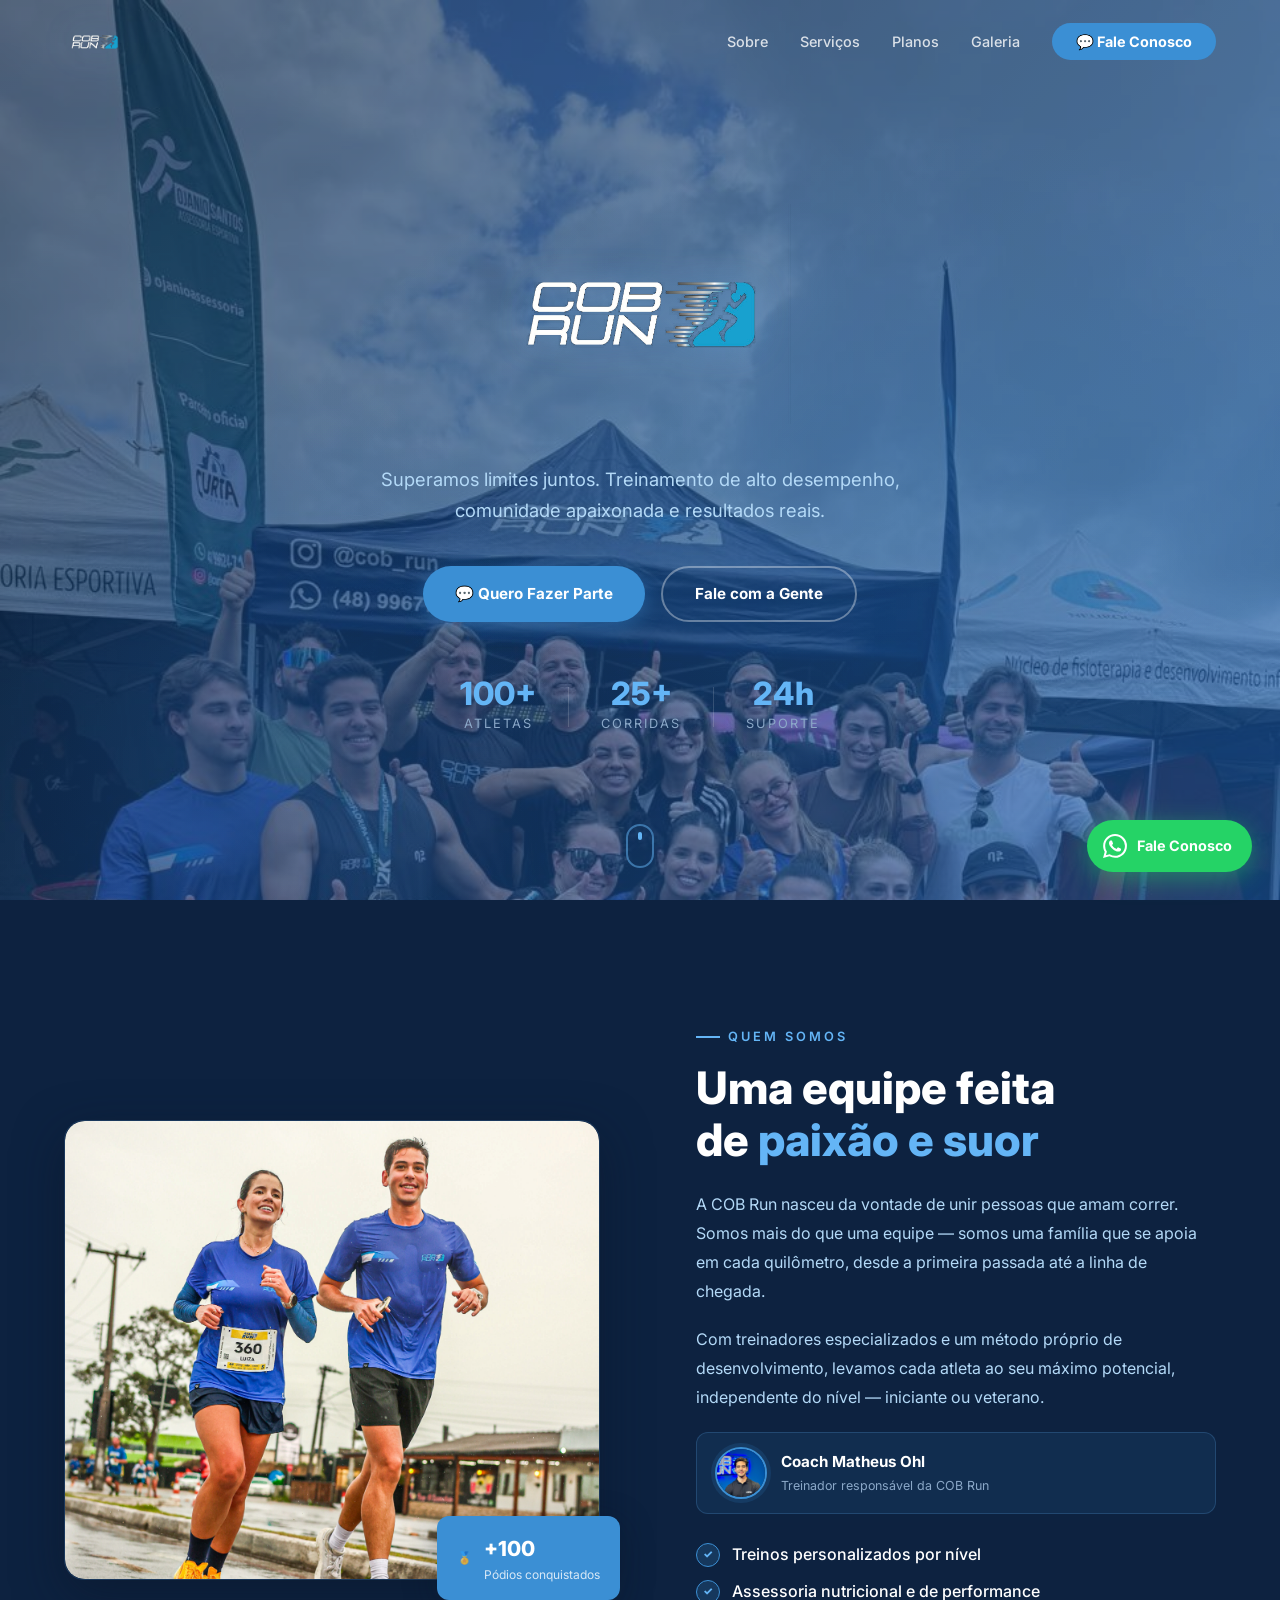
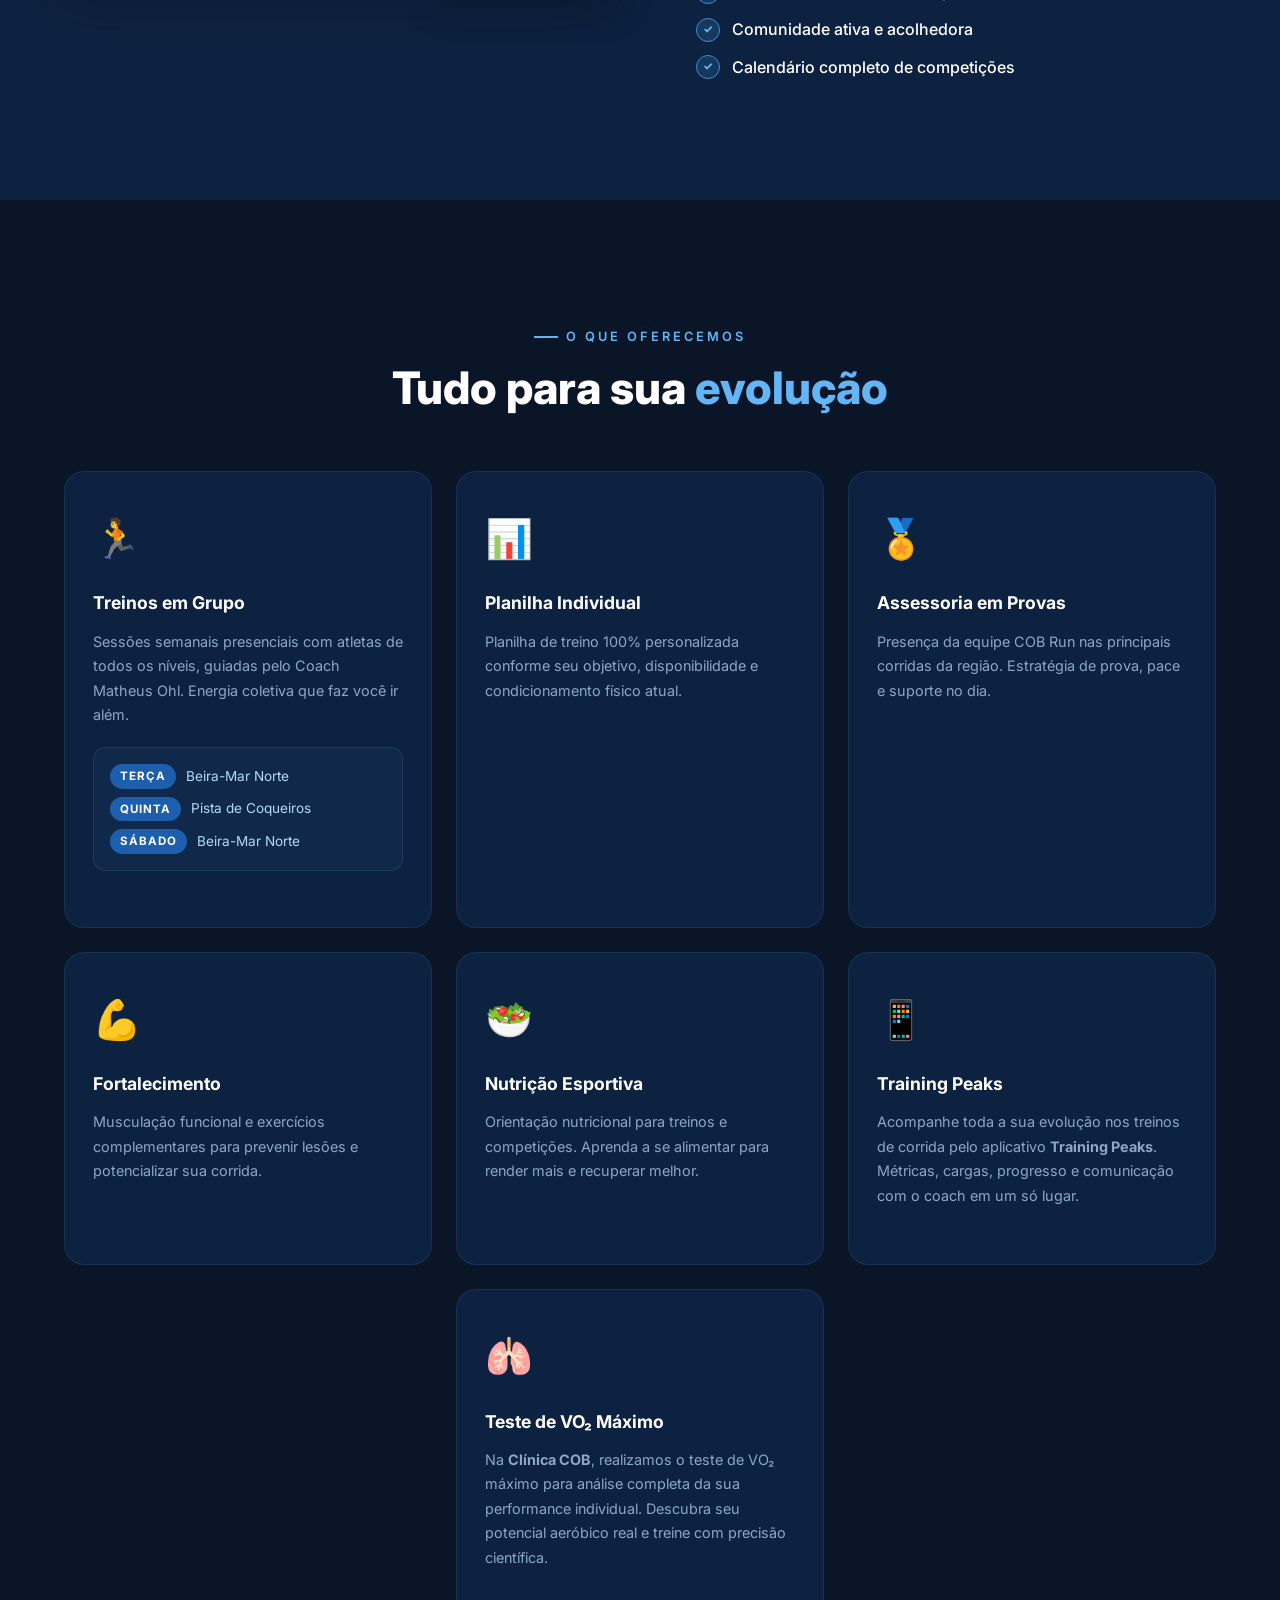
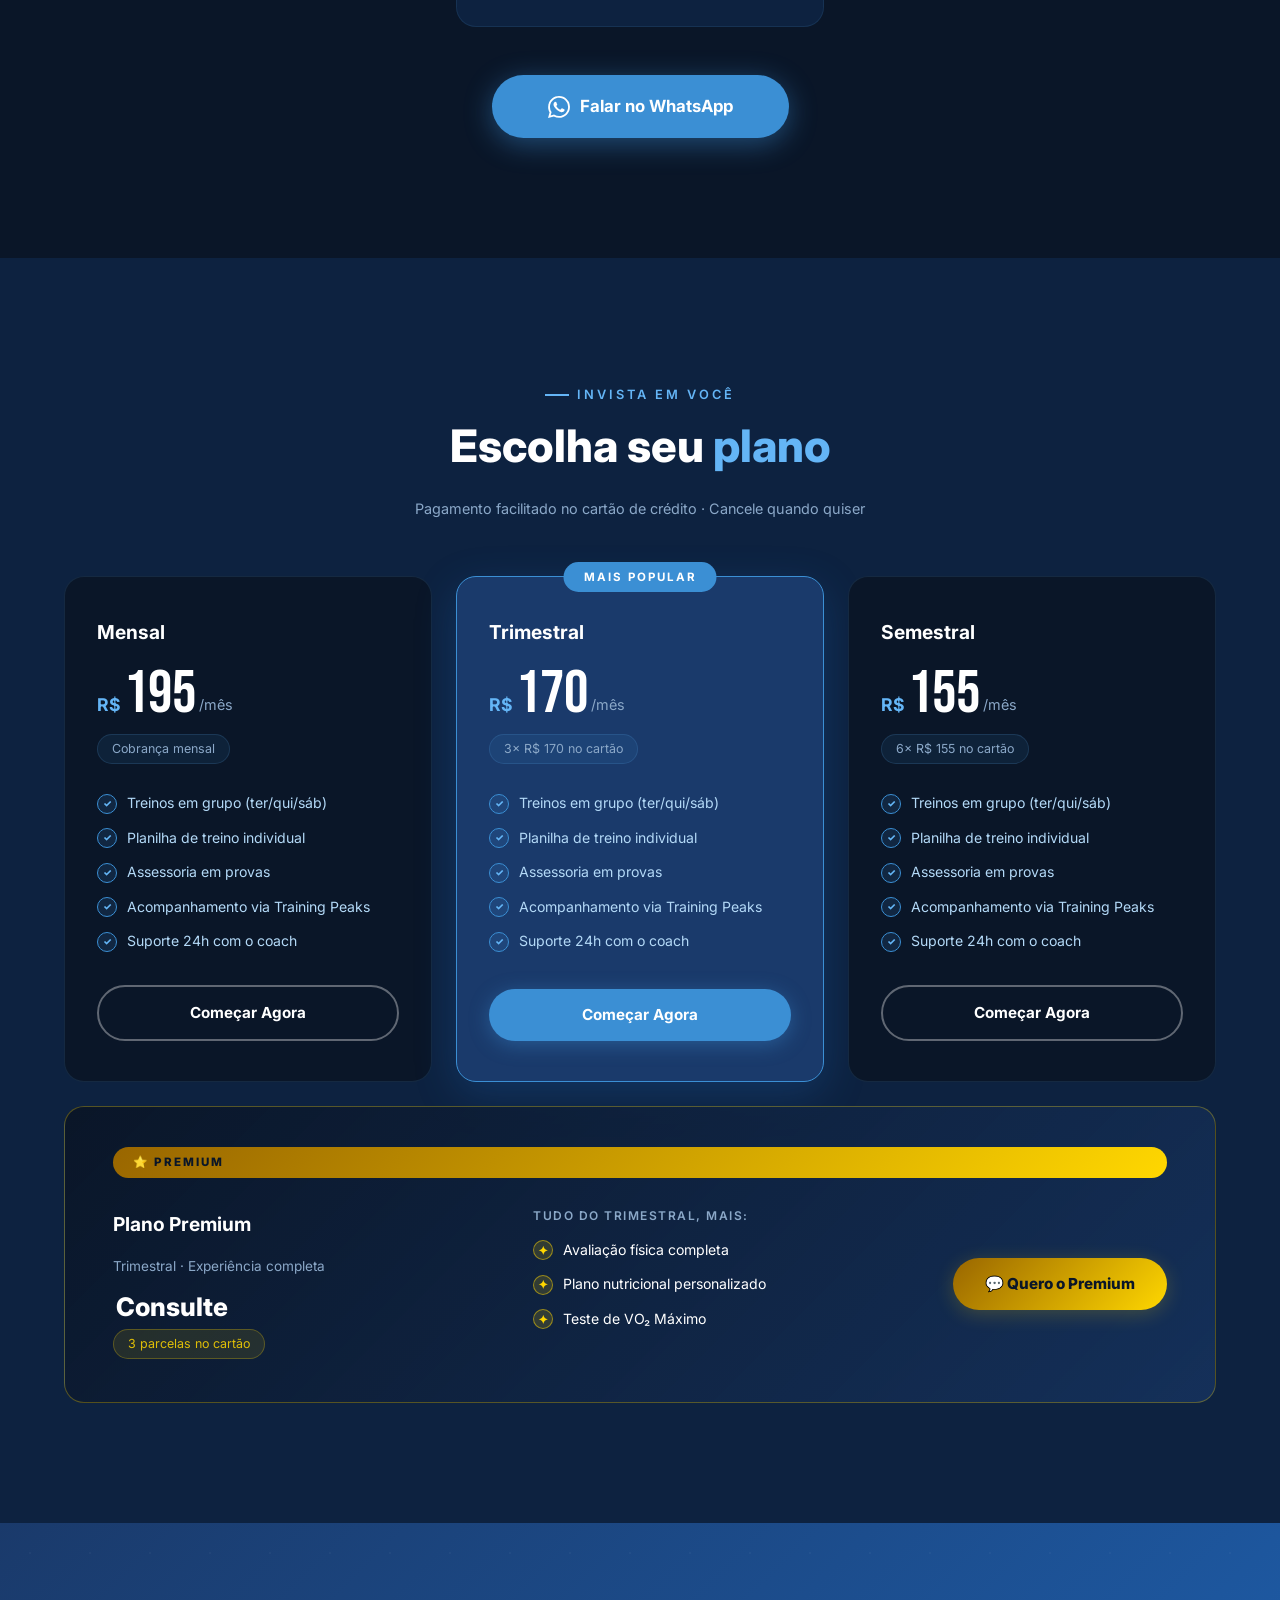
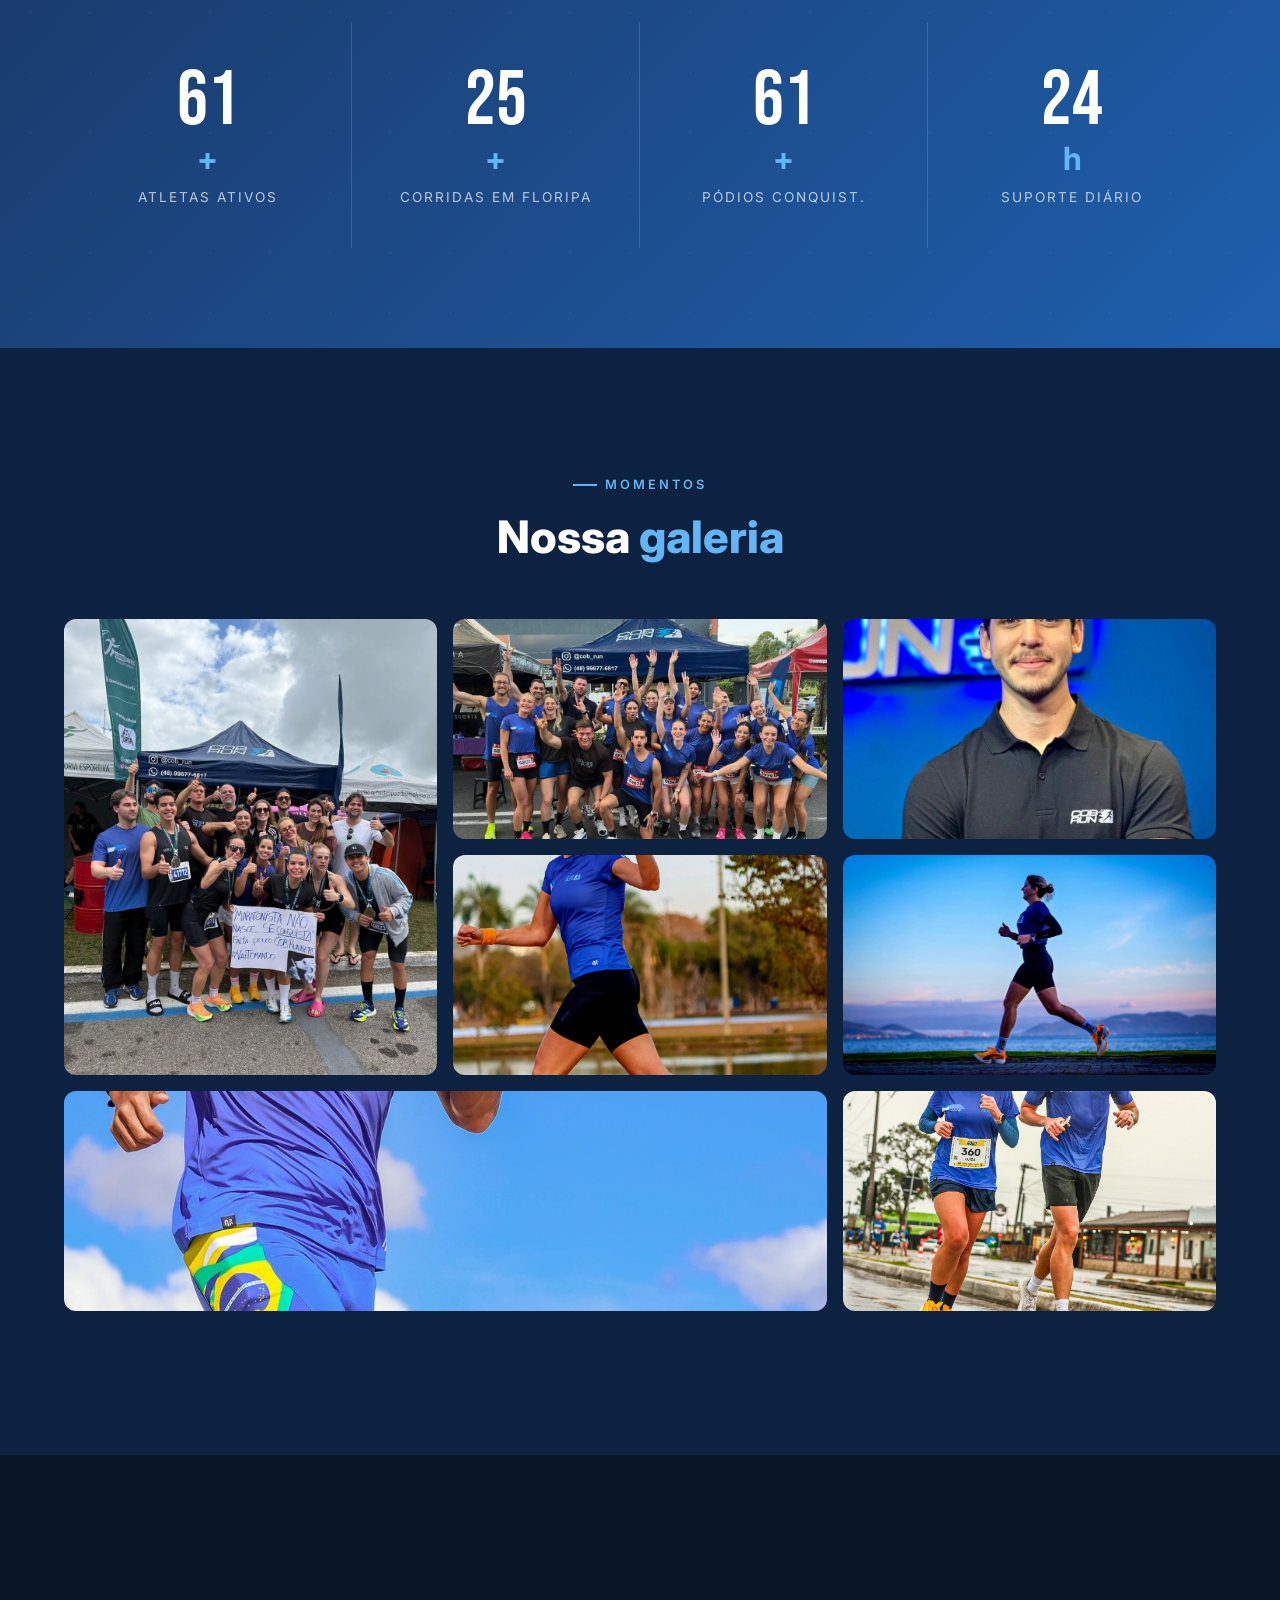
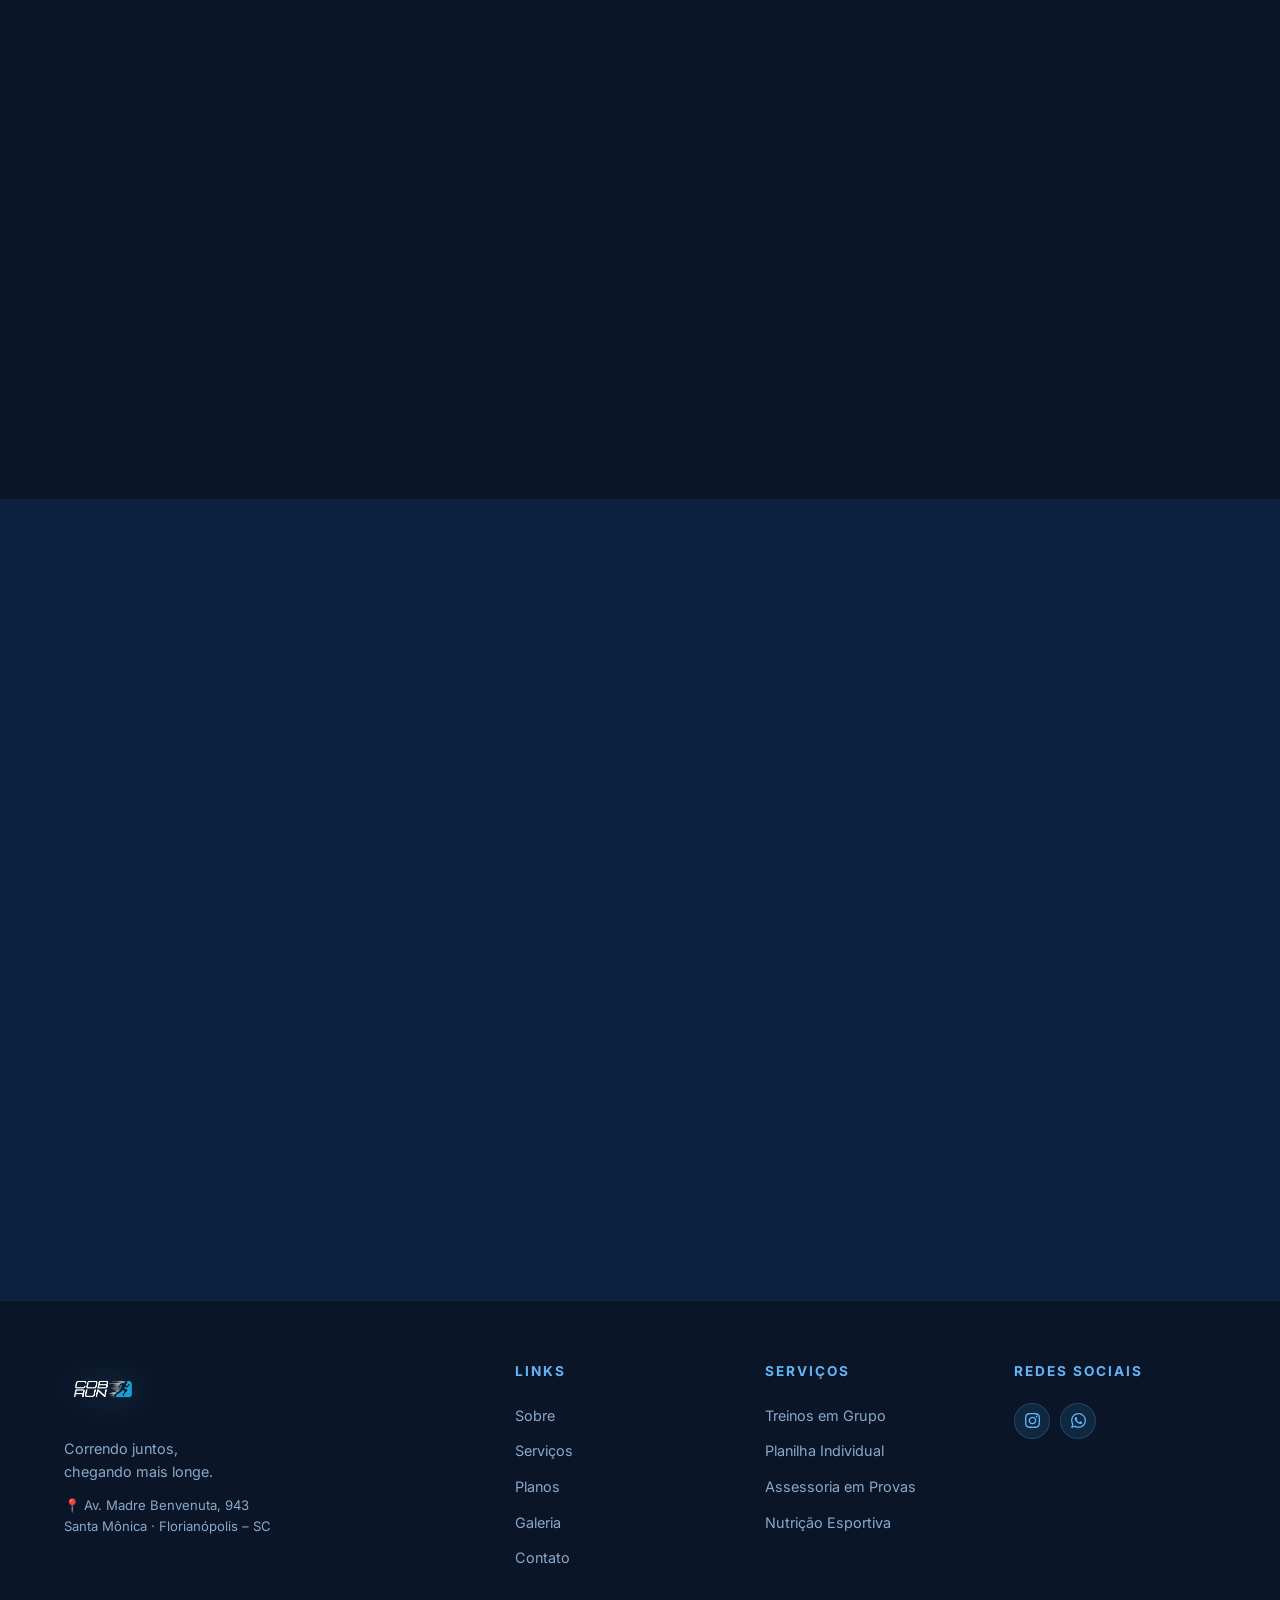
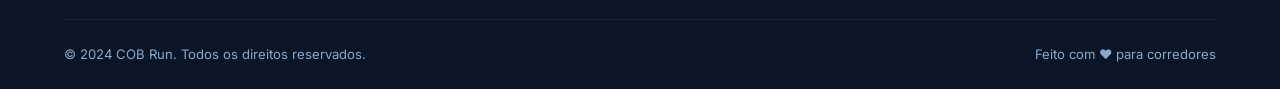
==== index.html @ 377b32f0 "atualizaçoes e nova seçao planos e mais fotos" ====
<!DOCTYPE html>
<html lang="pt-BR">
<head>
  <meta charset="UTF-8" />
  <meta name="viewport" content="width=device-width, initial-scale=1.0" />
  <title>COB Run | Equipe de Corrida</title>
  <link rel="preconnect" href="https://fonts.googleapis.com" />
  <link rel="preconnect" href="https://fonts.gstatic.com" crossorigin />
  <link href="https://fonts.googleapis.com/css2?family=Bebas+Neue&family=Inter:wght@300;400;500;600;700;800&display=swap" rel="stylesheet" />
  <link rel="stylesheet" href="style.css" />
</head>
<body>

  <!-- NAV -->
  <nav class="nav" id="navbar">
    <div class="nav__container">
      <a href="#hero" class="nav__logo">
        <img src="img/logo.jpg" alt="COB Run" class="nav__logo-img" />
      </a>
      <ul class="nav__links">
        <li><a href="#sobre">Sobre</a></li>
        <li><a href="#servicos">Serviços</a></li>
        <li><a href="#planos">Planos</a></li>
        <li><a href="#galeria">Galeria</a></li>
        <li><a href="https://wa.me/5548996776817?text=Olá%2C%20gostaria%20de%20saber%20mais%20informações%20sobre%20a%20COB%20Run!" target="_blank" class="nav__cta">💬 Fale Conosco</a></li>
      </ul>
      <button class="nav__hamburger" id="hamburger" aria-label="Menu">
        <span></span><span></span><span></span>
      </button>
    </div>
  </nav>

  <!-- MOBILE MENU -->
  <div class="mobile-menu" id="mobileMenu">
    <ul>
      <li><a href="#sobre" class="mobile-link">Sobre</a></li>
      <li><a href="#servicos" class="mobile-link">Serviços</a></li>
      <li><a href="#planos" class="mobile-link">Planos</a></li>
      <li><a href="#galeria" class="mobile-link">Galeria</a></li>
      <li><a href="https://wa.me/5548996776817?text=Olá%2C%20gostaria%20de%20saber%20mais%20informações%20sobre%20a%20COB%20Run!" target="_blank" class="mobile-link">💬 Fale Conosco</a></li>
    </ul>
  </div>

  <!-- HERO -->
  <section class="hero" id="hero">
    <div class="hero__bg">
      <img src="img/equipe no dia da maratona.jpeg" alt="" class="hero__bg-photo" />
      <div class="hero__overlay"></div>
      <div class="hero__lines">
        <div class="line line--1"></div>
        <div class="line line--2"></div>
        <div class="line line--3"></div>
      </div>
    </div>
    <div class="hero__content">
      <div class="hero__logo-wrap reveal">
        <img src="img/logo.jpg" alt="COB Run" class="hero__logo-img" />
      </div>
      <p class="hero__subtitle reveal">
        Superamos limites juntos. Treinamento de alto desempenho,<br/>
        comunidade apaixonada e resultados reais.
      </p>
      <div class="hero__actions reveal">
        <a href="https://wa.me/5548996776817?text=Olá%2C%20gostaria%20de%20saber%20mais%20informações%20sobre%20a%20COB%20Run!" target="_blank" class="btn btn--primary">💬 Quero Fazer Parte</a>
        <a href="https://wa.me/5548996776817?text=Olá%2C%20gostaria%20de%20saber%20mais%20informações%20sobre%20a%20COB%20Run!" target="_blank" class="btn btn--outline">Fale com a Gente</a>
      </div>
      <div class="hero__stats reveal">
        <div class="hero__stat">
          <span class="hero__stat-num">100+</span>
          <span class="hero__stat-label">Atletas</span>
        </div>
        <div class="hero__stat-divider"></div>
        <div class="hero__stat">
          <span class="hero__stat-num">25+</span>
          <span class="hero__stat-label">Corridas</span>
        </div>
        <div class="hero__stat-divider"></div>
        <div class="hero__stat">
          <span class="hero__stat-num">24h</span>
          <span class="hero__stat-label">Suporte</span>
        </div>
      </div>
    </div>
    <a href="#sobre" class="hero__scroll" aria-label="Rolar para baixo">
      <div class="hero__scroll-icon"></div>
    </a>
  </section>

  <!-- SOBRE -->
  <section class="sobre" id="sobre">
    <div class="container">
      <div class="sobre__grid">
        <div class="sobre__visual reveal">
          <div class="sobre__img-wrap">
            <img src="img/IMG_9851.JPG" alt="Equipe COB Run" class="sobre__team-photo" />
          </div>
          <div class="sobre__badge reveal">
            <span class="sobre__badge-icon">🏅</span>
            <div>
              <strong>+100</strong>
              <span>Pódios conquistados</span>
            </div>
          </div>
        </div>

        <div class="sobre__text reveal">
          <p class="section-tag">Quem somos</p>
          <h2 class="section-title">Uma equipe feita<br/>de <span>paixão e suor</span></h2>
          <p class="sobre__desc">
            A COB Run nasceu da vontade de unir pessoas que amam correr. Somos mais do que uma equipe — somos uma família que se apoia em cada quilômetro, desde a primeira passada até a linha de chegada.
          </p>
          <p class="sobre__desc">
            Com treinadores especializados e um método próprio de desenvolvimento, levamos cada atleta ao seu máximo potencial, independente do nível — iniciante ou veterano.
          </p>
          <div class="sobre__coach">
            <img src="img/matheus ohl coach.jpeg" alt="Coach Matheus Ohl" class="sobre__coach-photo" />
            <div class="sobre__coach-info">
              <strong>Coach Matheus Ohl</strong>
              <span>Treinador responsável da COB Run</span>
            </div>
          </div>
          <ul class="sobre__list">
            <li>
              <span class="sobre__list-icon">✓</span>
              Treinos personalizados por nível
            </li>
            <li>
              <span class="sobre__list-icon">✓</span>
              Assessoria nutricional e de performance
            </li>
            <li>
              <span class="sobre__list-icon">✓</span>
              Comunidade ativa e acolhedora
            </li>
            <li>
              <span class="sobre__list-icon">✓</span>
              Calendário completo de competições
            </li>
          </ul>
        </div>
      </div>
    </div>
  </section>

  <!-- SERVIÇOS -->
  <section class="servicos" id="servicos">
    <div class="container">
      <div class="section-header reveal">
        <p class="section-tag">O que oferecemos</p>
        <h2 class="section-title">Tudo para sua <span>evolução</span></h2>
      </div>
      <div class="servicos__grid">
        <div class="card reveal">
          <div class="card__icon">🏃</div>
          <h3 class="card__title">Treinos em Grupo</h3>
          <p class="card__desc">Sessões semanais presenciais com atletas de todos os níveis, guiadas pelo Coach Matheus Ohl. Energia coletiva que faz você ir além.</p>
          <ul class="card__schedule">
            <li><span class="card__day">Terça</span> Beira-Mar Norte</li>
            <li><span class="card__day">Quinta</span> Pista de Coqueiros</li>
            <li><span class="card__day">Sábado</span> Beira-Mar Norte</li>
          </ul>
        </div>
        <div class="card reveal">
          <div class="card__icon">📊</div>
          <h3 class="card__title">Planilha Individual</h3>
          <p class="card__desc">Planilha de treino 100% personalizada conforme seu objetivo, disponibilidade e condicionamento físico atual.</p>
        </div>
        <div class="card reveal">
          <div class="card__icon">🏅</div>
          <h3 class="card__title">Assessoria em Provas</h3>
          <p class="card__desc">Presença da equipe COB Run nas principais corridas da região. Estratégia de prova, pace e suporte no dia.</p>
        </div>
        <div class="card reveal">
          <div class="card__icon">💪</div>
          <h3 class="card__title">Fortalecimento</h3>
          <p class="card__desc">Musculação funcional e exercícios complementares para prevenir lesões e potencializar sua corrida.</p>
        </div>
        <div class="card reveal">
          <div class="card__icon">🥗</div>
          <h3 class="card__title">Nutrição Esportiva</h3>
          <p class="card__desc">Orientação nutricional para treinos e competições. Aprenda a se alimentar para render mais e recuperar melhor.</p>
        </div>
        <div class="card reveal">
          <div class="card__icon">📱</div>
          <h3 class="card__title">Training Peaks</h3>
          <p class="card__desc">Acompanhe toda a sua evolução nos treinos de corrida pelo aplicativo <strong>Training Peaks</strong>. Métricas, cargas, progresso e comunicação com o coach em um só lugar.</p>
        </div>
        <div class="card reveal">
          <div class="card__icon">🫁</div>
          <h3 class="card__title">Teste de VO₂ Máximo</h3>
          <p class="card__desc">Na <strong>Clínica COB</strong>, realizamos o teste de VO₂ máximo para análise completa da sua performance individual. Descubra seu potencial aeróbico real e treine com precisão científica.</p>
        </div>
      </div>
      <div class="servicos__cta reveal">
        <a href="https://wa.me/5548996776817?text=Olá%2C%20gostaria%20de%20saber%20mais%20informações%20sobre%20a%20COB%20Run!" target="_blank" class="btn btn--primary servicos__wa-btn">
          <svg width="22" height="22" viewBox="0 0 24 24" fill="currentColor"><path d="M17.472 14.382c-.297-.149-1.758-.867-2.03-.967-.273-.099-.471-.148-.67.15-.197.297-.767.966-.94 1.164-.173.199-.347.223-.644.075-.297-.15-1.255-.463-2.39-1.475-.883-.788-1.48-1.761-1.653-2.059-.173-.297-.018-.458.13-.606.134-.133.298-.347.446-.52.149-.174.198-.298.298-.497.099-.198.05-.371-.025-.52-.075-.149-.669-1.612-.916-2.207-.242-.579-.487-.5-.669-.51-.173-.008-.371-.01-.57-.01-.198 0-.52.074-.792.372-.272.297-1.04 1.016-1.04 2.479 0 1.462 1.065 2.875 1.213 3.074.149.198 2.096 3.2 5.077 4.487.709.306 1.262.489 1.694.625.712.227 1.36.195 1.871.118.571-.085 1.758-.719 2.006-1.413.248-.694.248-1.289.173-1.413-.074-.124-.272-.198-.57-.347m-5.421 7.403h-.004a9.87 9.87 0 01-5.031-1.378l-.361-.214-3.741.982.998-3.648-.235-.374a9.86 9.86 0 01-1.51-5.26c.001-5.45 4.436-9.884 9.888-9.884 2.64 0 5.122 1.03 6.988 2.898a9.825 9.825 0 012.893 6.994c-.003 5.45-4.437 9.884-9.885 9.884m8.413-18.297A11.815 11.815 0 0012.05 0C5.495 0 .16 5.335.157 11.892c0 2.096.547 4.142 1.588 5.945L.057 24l6.305-1.654a11.882 11.882 0 005.683 1.448h.005c6.554 0 11.89-5.335 11.893-11.893a11.821 11.821 0 00-3.48-8.413Z"/></svg>
          Falar no WhatsApp
        </a>
      </div>
    </div>
  </section>

  <!-- PLANOS -->
  <section class="planos" id="planos">
    <div class="container">
      <div class="section-header reveal">
        <p class="section-tag">Invista em você</p>
        <h2 class="section-title">Escolha seu <span>plano</span></h2>
        <p class="section-sub">Pagamento facilitado no cartão de crédito · Cancele quando quiser</p>
      </div>

      <!-- 3 planos principais -->
      <div class="planos__grid">

        <!-- Mensal -->
        <div class="plano reveal">
          <div class="plano__header">
            <h3 class="plano__name">Mensal</h3>
            <div class="plano__price">
              <span class="plano__currency">R$</span>
              <span class="plano__amount">195</span>
              <span class="plano__period">/mês</span>
            </div>
            <span class="plano__billing">Cobrança mensal</span>
          </div>
          <ul class="plano__features">
            <li><span>✓</span> Treinos em grupo (ter/qui/sáb)</li>
            <li><span>✓</span> Planilha de treino individual</li>
            <li><span>✓</span> Assessoria em provas</li>
            <li><span>✓</span> Acompanhamento via Training Peaks</li>
            <li><span>✓</span> Suporte 24h com o coach</li>
          </ul>
          <a href="https://wa.me/5548996776817?text=Olá%2C%20gostaria%20de%20assinar%20o%20Plano%20Mensal%20da%20COB%20Run!" target="_blank" class="btn btn--outline btn--full">Começar Agora</a>
        </div>

        <!-- Trimestral - featured -->
        <div class="plano plano--featured reveal">
          <div class="plano__badge">Mais popular</div>
          <div class="plano__header">
            <h3 class="plano__name">Trimestral</h3>
            <div class="plano__price">
              <span class="plano__currency">R$</span>
              <span class="plano__amount">170</span>
              <span class="plano__period">/mês</span>
            </div>
            <span class="plano__billing">3× R$ 170 no cartão</span>
          </div>
          <ul class="plano__features">
            <li><span>✓</span> Treinos em grupo (ter/qui/sáb)</li>
            <li><span>✓</span> Planilha de treino individual</li>
            <li><span>✓</span> Assessoria em provas</li>
            <li><span>✓</span> Acompanhamento via Training Peaks</li>
            <li><span>✓</span> Suporte 24h com o coach</li>
          </ul>
          <a href="https://wa.me/5548996776817?text=Olá%2C%20gostaria%20de%20assinar%20o%20Plano%20Trimestral%20da%20COB%20Run!" target="_blank" class="btn btn--primary btn--full">Começar Agora</a>
        </div>

        <!-- Semestral -->
        <div class="plano reveal">
          <div class="plano__header">
            <h3 class="plano__name">Semestral</h3>
            <div class="plano__price">
              <span class="plano__currency">R$</span>
              <span class="plano__amount">155</span>
              <span class="plano__period">/mês</span>
            </div>
            <span class="plano__billing">6× R$ 155 no cartão</span>
          </div>
          <ul class="plano__features">
            <li><span>✓</span> Treinos em grupo (ter/qui/sáb)</li>
            <li><span>✓</span> Planilha de treino individual</li>
            <li><span>✓</span> Assessoria em provas</li>
            <li><span>✓</span> Acompanhamento via Training Peaks</li>
            <li><span>✓</span> Suporte 24h com o coach</li>
          </ul>
          <a href="https://wa.me/5548996776817?text=Olá%2C%20gostaria%20de%20assinar%20o%20Plano%20Semestral%20da%20COB%20Run!" target="_blank" class="btn btn--outline btn--full">Começar Agora</a>
        </div>

      </div><!-- /planos__grid -->

      <!-- Plano Premium -->
      <div class="plano plano--premium reveal">
        <div class="plano__premium-badge">⭐ Premium</div>
        <div class="plano__premium-inner">
          <div class="plano__premium-info">
            <h3 class="plano__name">Plano Premium</h3>
            <p class="plano__premium-sub">Trimestral · Experiência completa</p>
            <div class="plano__price">
              <span class="plano__currency"></span>
              <span class="plano__amount plano__amount--consult">Consulte</span>
            </div>
            <span class="plano__billing plano__billing--gold">3 parcelas no cartão</span>
          </div>
          <div class="plano__premium-features">
            <p class="plano__features-label">Tudo do Trimestral, mais:</p>
            <ul class="plano__features plano__features--premium">
              <li><span>✦</span> Avaliação física completa</li>
              <li><span>✦</span> Plano nutricional personalizado</li>
              <li><span>✦</span> Teste de VO₂ Máximo</li>
            </ul>
          </div>
          <a href="https://wa.me/5548996776817?text=Olá%2C%20gostaria%20de%20saber%20mais%20sobre%20o%20Plano%20Premium%20da%20COB%20Run!" target="_blank" class="btn btn--premium">💬 Quero o Premium</a>
        </div>
      </div>

    </div>
  </section>

  <!-- NÚMEROS -->
  <section class="numeros" id="numeros">
    <div class="numeros__bg"></div>
    <div class="container">
      <div class="numeros__grid">
        <div class="numero reveal">
          <span class="numero__val" data-target="100">0</span>
          <span class="numero__plus">+</span>
          <span class="numero__label">Atletas ativos</span>
        </div>
        <div class="numero reveal">
          <span class="numero__val" data-target="25">0</span>
          <span class="numero__plus">+</span>
          <span class="numero__label">Corridas em Floripa</span>
        </div>
        <div class="numero reveal">
          <span class="numero__val" data-target="100">0</span>
          <span class="numero__plus">+</span>
          <span class="numero__label">Pódios conquist.</span>
        </div>
        <div class="numero reveal">
          <span class="numero__val" data-target="24">0</span>
          <span class="numero__plus">h</span>
          <span class="numero__label">Suporte diário</span>
        </div>
      </div>
    </div>
  </section>

  <!-- GALERIA -->
  <section class="galeria" id="galeria">
    <div class="container">
      <div class="section-header reveal">
        <p class="section-tag">Momentos</p>
        <h2 class="section-title">Nossa <span>galeria</span></h2>
      </div>
      <div class="galeria__grid reveal">
        <!-- col 1, rows 1-2 (tall) -->
        <div class="galeria__item galeria__item--large">
          <img src="img/equipe no dia da maratona.jpeg" alt="Equipe COB Run na maratona" class="galeria__photo" />
          <div class="galeria__caption">Dia de prova 🏁</div>
        </div>
        <!-- col 2, row 1 -->
        <div class="galeria__item">
          <img src="img/equipe .jpeg" alt="Equipe COB Run" class="galeria__photo" />
          <div class="galeria__caption">Nossa equipe 👥</div>
        </div>
        <!-- col 3, row 1 -->
        <div class="galeria__item">
          <img src="img/matheus ohl coach.jpeg" alt="Coach Matheus Ohl" class="galeria__photo" />
          <div class="galeria__caption">Coach Matheus Ohl 🏃</div>
        </div>
        <!-- col 2, row 2 -->
        <div class="galeria__item">
          <img src="img/PAVI12886622707430.jpg" alt="COB Run em ação" class="galeria__photo" />
          <div class="galeria__caption">Superando limites 💪</div>
        </div>
        <!-- col 3, row 2 -->
        <div class="galeria__item">
          <img src="img/HHA25TRE3011.jpg" alt="COB Run treino" class="galeria__photo" />
          <div class="galeria__caption">Treino em equipe 🤝</div>
        </div>
        <!-- cols 1-2, row 3 (wide) -->
        <div class="galeria__item galeria__item--wide">
          <img src="img/RFAO194840225011189.jpg" alt="COB Run corrida" class="galeria__photo" />
          <div class="galeria__caption">Chegando juntos 🏆</div>
        </div>
        <!-- col 3, row 3 -->
        <div class="galeria__item">
          <img src="img/IMG_9851.JPG" alt="COB Run" class="galeria__photo" />
          <div class="galeria__caption">COB Run 🔵</div>
        </div>
      </div>
    </div>
  </section>

  <!-- DEPOIMENTOS -->
  <section class="depoimentos">
    <div class="container">
      <div class="section-header reveal">
        <p class="section-tag">Depoimentos</p>
        <h2 class="section-title">O que dizem nossos <span>atletas</span></h2>
      </div>
      <div class="depoimentos__grid">
        <div class="depoimento reveal">
          <div class="depoimento__stars">★★★★★</div>
          <p class="depoimento__text">"Entrei sem experiência e em 6 meses completei meus primeiros 10km. A COB Run mudou minha vida!"</p>
          <div class="depoimento__autor">
            <div class="depoimento__avatar">L</div>
            <div>
              <strong>Luciana R.</strong>
              <span>Atleta há 2 anos</span>
            </div>
          </div>
        </div>
        <div class="depoimento reveal">
          <div class="depoimento__stars">★★★★★</div>
          <p class="depoimento__text">"Os treinadores são incríveis. A planilha personalizada me ajudou a bater meu recorde pessoal nos 10km!"</p>
          <div class="depoimento__autor">
            <div class="depoimento__avatar">R</div>
            <div>
              <strong>Rafael M.</strong>
              <span>Atleta há 3 anos</span>
            </div>
          </div>
        </div>
        <div class="depoimento reveal">
          <div class="depoimento__stars">★★★★★</div>
          <p class="depoimento__text">"Mais que uma equipe, uma família. O apoio nos treinos e nas provas faz toda a diferença. Recomendo muito!"</p>
          <div class="depoimento__autor">
            <div class="depoimento__avatar">J</div>
            <div>
              <strong>Juliana C.</strong>
              <span>Atleta há 1 ano</span>
            </div>
          </div>
        </div>
      </div>
    </div>
  </section>

  <!-- CONTATO -->
  <section class="contato" id="contato">
    <div class="container">
      <div class="contato__grid">
        <div class="contato__info reveal">
          <p class="section-tag">Contato</p>
          <h2 class="section-title">Vamos correr<br/><span>juntos?</span></h2>
          <p class="contato__desc">Entre em contato e descubra como a COB Run pode transformar a sua corrida. Respondemos em até 24h.</p>
          <ul class="contato__list">
            <li>
              <span class="contato__icon">📍</span>
              <span>Av. Madre Benvenuta, 943, Santa Mônica<br/>Florianópolis – SC</span>
            </li>
            <li>
              <span class="contato__icon">📞</span>
              <a href="https://wa.me/5548996776817?text=Olá%2C%20gostaria%20de%20saber%20mais%20informações%20sobre%20a%20COB%20Run!" target="_blank" class="contato__wa-link">
                (48) 99677-6817 · Fale pelo WhatsApp →
              </a>
            </li>
            <li>
              <span class="contato__icon">📧</span>
              <a href="mailto:cobclinica21@gmail.com" class="contato__wa-link">cobclinica21@gmail.com</a>
            </li>
            <li>
              <span class="contato__icon">📸</span>
              <a href="https://instagram.com/cobrun.assessoria" target="_blank" class="contato__wa-link">@cobrun.assessoria</a>
            </li>
            <li>
              <span class="contato__icon">🏃</span>
              <span><strong>Coach:</strong> Matheus Ohl</span>
            </li>
          </ul>
          <div class="contato__social">
            <a href="https://instagram.com/cobrun.assessoria" target="_blank" class="social-btn" aria-label="Instagram">
              <svg viewBox="0 0 24 24" fill="currentColor"><path d="M12 2.163c3.204 0 3.584.012 4.85.07 3.252.148 4.771 1.691 4.919 4.919.058 1.265.069 1.645.069 4.849 0 3.205-.012 3.584-.069 4.849-.149 3.225-1.664 4.771-4.919 4.919-1.266.058-1.644.07-4.85.07-3.204 0-3.584-.012-4.849-.07-3.26-.149-4.771-1.699-4.919-4.92-.058-1.265-.07-1.644-.07-4.849 0-3.204.013-3.583.07-4.849.149-3.227 1.664-4.771 4.919-4.919 1.266-.057 1.645-.069 4.849-.069zm0-2.163c-3.259 0-3.667.014-4.947.072-4.358.2-6.78 2.618-6.98 6.98-.059 1.281-.073 1.689-.073 4.948 0 3.259.014 3.668.072 4.948.2 4.358 2.618 6.78 6.98 6.98 1.281.058 1.689.072 4.948.072 3.259 0 3.668-.014 4.948-.072 4.354-.2 6.782-2.618 6.979-6.98.059-1.28.073-1.689.073-4.948 0-3.259-.014-3.667-.072-4.947-.196-4.354-2.617-6.78-6.979-6.98-1.281-.059-1.69-.073-4.949-.073zm0 5.838c-3.403 0-6.162 2.759-6.162 6.162s2.759 6.163 6.162 6.163 6.162-2.759 6.162-6.163c0-3.403-2.759-6.162-6.162-6.162zm0 10.162c-2.209 0-4-1.79-4-4 0-2.209 1.791-4 4-4s4 1.791 4 4c0 2.21-1.791 4-4 4zm6.406-11.845c-.796 0-1.441.645-1.441 1.44s.645 1.44 1.441 1.44c.795 0 1.439-.645 1.439-1.44s-.644-1.44-1.439-1.44z"/></svg>
            </a>
            <a href="https://wa.me/5548996776817?text=Olá%2C%20gostaria%20de%20saber%20mais%20informações%20sobre%20a%20COB%20Run!" target="_blank" class="social-btn" aria-label="WhatsApp">
              <svg viewBox="0 0 24 24" fill="currentColor"><path d="M17.472 14.382c-.297-.149-1.758-.867-2.03-.967-.273-.099-.471-.148-.67.15-.197.297-.767.966-.94 1.164-.173.199-.347.223-.644.075-.297-.15-1.255-.463-2.39-1.475-.883-.788-1.48-1.761-1.653-2.059-.173-.297-.018-.458.13-.606.134-.133.298-.347.446-.52.149-.174.198-.298.298-.497.099-.198.05-.371-.025-.52-.075-.149-.669-1.612-.916-2.207-.242-.579-.487-.5-.669-.51-.173-.008-.371-.01-.57-.01-.198 0-.52.074-.792.372-.272.297-1.04 1.016-1.04 2.479 0 1.462 1.065 2.875 1.213 3.074.149.198 2.096 3.2 5.077 4.487.709.306 1.262.489 1.694.625.712.227 1.36.195 1.871.118.571-.085 1.758-.719 2.006-1.413.248-.694.248-1.289.173-1.413-.074-.124-.272-.198-.57-.347m-5.421 7.403h-.004a9.87 9.87 0 01-5.031-1.378l-.361-.214-3.741.982.998-3.648-.235-.374a9.86 9.86 0 01-1.51-5.26c.001-5.45 4.436-9.884 9.888-9.884 2.64 0 5.122 1.03 6.988 2.898a9.825 9.825 0 012.893 6.994c-.003 5.45-4.437 9.884-9.885 9.884m8.413-18.297A11.815 11.815 0 0012.05 0C5.495 0 .16 5.335.157 11.892c0 2.096.547 4.142 1.588 5.945L.057 24l6.305-1.654a11.882 11.882 0 005.683 1.448h.005c6.554 0 11.89-5.335 11.893-11.893a11.821 11.821 0 00-3.48-8.413Z"/></svg>
            </a>
          </div>
        </div>

        <form class="contato__form reveal" id="contactForm"
              action="https://formsubmit.co/cobclinica21@gmail.com"
              method="POST">
          <!-- FormSubmit config -->
          <input type="hidden" name="_subject" value="Novo contato pelo site COB Run!" />
          <input type="hidden" name="_captcha" value="false" />
          <input type="hidden" name="_template" value="table" />
          <input type="hidden" name="_next" value="obrigado.html" />

          <div class="form__group">
            <label for="nome">Nome completo</label>
            <input type="text" id="nome" name="nome" placeholder="Seu nome" required />
          </div>
          <div class="form__group">
            <label for="email">E-mail</label>
            <input type="email" id="email" name="email" placeholder="seu@email.com" required />
          </div>
          <div class="form__group">
            <label for="telefone">WhatsApp / Telefone</label>
            <input type="tel" id="telefone" name="telefone" placeholder="(XX) XXXXX-XXXX" />
          </div>
          <div class="form__group">
            <label for="nivel">Seu nível de corrida</label>
            <select id="nivel" name="nivel">
              <option value="">Selecione...</option>
              <option value="iniciante">Iniciante</option>
              <option value="intermediario">Intermediário</option>
              <option value="avancado">Avançado</option>
            </select>
          </div>
          <div class="form__group form__group--full">
            <label for="mensagem">Mensagem</label>
            <textarea id="mensagem" name="mensagem" rows="4" placeholder="Me conte sobre seus objetivos..."></textarea>
          </div>
          <button type="submit" class="btn btn--primary btn--full">Enviar Mensagem 🚀</button>
          <p class="form__note">Respondemos em até 24 horas!</p>
        </form>
      </div>
    </div>
  </section>

  <!-- FOOTER -->
  <footer class="footer">
    <div class="container">
      <div class="footer__grid">
        <div class="footer__brand">
          <img src="img/logo.jpg" alt="COB Run" class="footer__logo-img" />
          <p>Correndo juntos,<br/>chegando mais longe.</p>
          <p class="footer__address">📍 Av. Madre Benvenuta, 943<br/>Santa Mônica · Florianópolis – SC</p>
        </div>
        <div class="footer__links">
          <h4>Links</h4>
          <ul>
            <li><a href="#sobre">Sobre</a></li>
            <li><a href="#servicos">Serviços</a></li>
            <li><a href="#planos">Planos</a></li>
            <li><a href="#galeria">Galeria</a></li>
            <li><a href="#contato">Contato</a></li>
          </ul>
        </div>
        <div class="footer__links">
          <h4>Serviços</h4>
          <ul>
            <li><a href="#servicos">Treinos em Grupo</a></li>
            <li><a href="#servicos">Planilha Individual</a></li>
            <li><a href="#servicos">Assessoria em Provas</a></li>
            <li><a href="#servicos">Nutrição Esportiva</a></li>
          </ul>
        </div>
        <div class="footer__social-col">
          <h4>Redes Sociais</h4>
          <div class="footer__social">
            <a href="https://instagram.com/cobrun.assessoria" target="_blank" class="social-btn social-btn--sm" aria-label="Instagram">
              <svg viewBox="0 0 24 24" fill="currentColor"><path d="M12 2.163c3.204 0 3.584.012 4.85.07 3.252.148 4.771 1.691 4.919 4.919.058 1.265.069 1.645.069 4.849 0 3.205-.012 3.584-.069 4.849-.149 3.225-1.664 4.771-4.919 4.919-1.266.058-1.644.07-4.85.07-3.204 0-3.584-.012-4.849-.07-3.26-.149-4.771-1.699-4.919-4.92-.058-1.265-.07-1.644-.07-4.849 0-3.204.013-3.583.07-4.849.149-3.227 1.664-4.771 4.919-4.919 1.266-.057 1.645-.069 4.849-.069zm0-2.163c-3.259 0-3.667.014-4.947.072-4.358.2-6.78 2.618-6.98 6.98-.059 1.281-.073 1.689-.073 4.948 0 3.259.014 3.668.072 4.948.2 4.358 2.618 6.78 6.98 6.98 1.281.058 1.689.072 4.948.072 3.259 0 3.668-.014 4.948-.072 4.354-.2 6.782-2.618 6.979-6.98.059-1.28.073-1.689.073-4.948 0-3.259-.014-3.667-.072-4.947-.196-4.354-2.617-6.78-6.979-6.98-1.281-.059-1.69-.073-4.949-.073zm0 5.838c-3.403 0-6.162 2.759-6.162 6.162s2.759 6.163 6.162 6.163 6.162-2.759 6.162-6.163c0-3.403-2.759-6.162-6.162-6.162zm0 10.162c-2.209 0-4-1.79-4-4 0-2.209 1.791-4 4-4s4 1.791 4 4c0 2.21-1.791 4-4 4zm6.406-11.845c-.796 0-1.441.645-1.441 1.44s.645 1.44 1.441 1.44c.795 0 1.439-.645 1.439-1.44s-.644-1.44-1.439-1.44z"/></svg>
            </a>
            <a href="https://wa.me/5548996776817?text=Olá%2C%20gostaria%20de%20saber%20mais%20informações%20sobre%20a%20COB%20Run!" target="_blank" class="social-btn social-btn--sm" aria-label="WhatsApp">
              <svg viewBox="0 0 24 24" fill="currentColor"><path d="M17.472 14.382c-.297-.149-1.758-.867-2.03-.967-.273-.099-.471-.148-.67.15-.197.297-.767.966-.94 1.164-.173.199-.347.223-.644.075-.297-.15-1.255-.463-2.39-1.475-.883-.788-1.48-1.761-1.653-2.059-.173-.297-.018-.458.13-.606.134-.133.298-.347.446-.52.149-.174.198-.298.298-.497.099-.198.05-.371-.025-.52-.075-.149-.669-1.612-.916-2.207-.242-.579-.487-.5-.669-.51-.173-.008-.371-.01-.57-.01-.198 0-.52.074-.792.372-.272.297-1.04 1.016-1.04 2.479 0 1.462 1.065 2.875 1.213 3.074.149.198 2.096 3.2 5.077 4.487.709.306 1.262.489 1.694.625.712.227 1.36.195 1.871.118.571-.085 1.758-.719 2.006-1.413.248-.694.248-1.289.173-1.413-.074-.124-.272-.198-.57-.347m-5.421 7.403h-.004a9.87 9.87 0 01-5.031-1.378l-.361-.214-3.741.982.998-3.648-.235-.374a9.86 9.86 0 01-1.51-5.26c.001-5.45 4.436-9.884 9.888-9.884 2.64 0 5.122 1.03 6.988 2.898a9.825 9.825 0 012.893 6.994c-.003 5.45-4.437 9.884-9.885 9.884m8.413-18.297A11.815 11.815 0 0012.05 0C5.495 0 .16 5.335.157 11.892c0 2.096.547 4.142 1.588 5.945L.057 24l6.305-1.654a11.882 11.882 0 005.683 1.448h.005c6.554 0 11.89-5.335 11.893-11.893a11.821 11.821 0 00-3.48-8.413Z"/></svg>
            </a>
          </div>
        </div>
      </div>
      <div class="footer__bottom">
        <p>© 2024 COB Run. Todos os direitos reservados.</p>
        <p>Feito com ❤️ para corredores</p>
      </div>
    </div>
  </footer>

  <!-- WHATSAPP FLUTUANTE -->
  <a href="https://wa.me/5548996776817?text=Olá%2C%20gostaria%20de%20saber%20mais%20informações%20sobre%20a%20COB%20Run!" target="_blank" class="whatsapp-float" aria-label="Fale pelo WhatsApp">
    <svg viewBox="0 0 24 24" fill="currentColor"><path d="M17.472 14.382c-.297-.149-1.758-.867-2.03-.967-.273-.099-.471-.148-.67.15-.197.297-.767.966-.94 1.164-.173.199-.347.223-.644.075-.297-.15-1.255-.463-2.39-1.475-.883-.788-1.48-1.761-1.653-2.059-.173-.297-.018-.458.13-.606.134-.133.298-.347.446-.52.149-.174.198-.298.298-.497.099-.198.05-.371-.025-.52-.075-.149-.669-1.612-.916-2.207-.242-.579-.487-.5-.669-.51-.173-.008-.371-.01-.57-.01-.198 0-.52.074-.792.372-.272.297-1.04 1.016-1.04 2.479 0 1.462 1.065 2.875 1.213 3.074.149.198 2.096 3.2 5.077 4.487.709.306 1.262.489 1.694.625.712.227 1.36.195 1.871.118.571-.085 1.758-.719 2.006-1.413.248-.694.248-1.289.173-1.413-.074-.124-.272-.198-.57-.347m-5.421 7.403h-.004a9.87 9.87 0 01-5.031-1.378l-.361-.214-3.741.982.998-3.648-.235-.374a9.86 9.86 0 01-1.51-5.26c.001-5.45 4.436-9.884 9.888-9.884 2.64 0 5.122 1.03 6.988 2.898a9.825 9.825 0 012.893 6.994c-.003 5.45-4.437 9.884-9.885 9.884m8.413-18.297A11.815 11.815 0 0012.05 0C5.495 0 .16 5.335.157 11.892c0 2.096.547 4.142 1.588 5.945L.057 24l6.305-1.654a11.882 11.882 0 005.683 1.448h.005c6.554 0 11.89-5.335 11.893-11.893a11.821 11.821 0 00-3.48-8.413Z"/></svg>
    <span class="whatsapp-float__label">Fale Conosco</span>
  </a>

  <script src="script.js"></script>
</body>
</html>
---- style.css ----
/* ===========================
   COB RUN — LANDING PAGE CSS
   =========================== */

/* ---- WHATSAPP FLUTUANTE ---- */
.whatsapp-float {
  position: fixed;
  bottom: 28px;
  right: 28px;
  z-index: 999;
  display: flex;
  align-items: center;
  gap: 10px;
  background: #25d366;
  color: #fff;
  border-radius: 50px;
  padding: 14px 20px 14px 16px;
  box-shadow: 0 6px 24px rgba(37,211,102,0.45);
  text-decoration: none;
  font-weight: 700;
  font-size: 0.9rem;
  transition: transform 0.3s ease, box-shadow 0.3s ease;
  animation: waPulse 2.5s ease-in-out infinite;
}
.whatsapp-float svg {
  width: 24px;
  height: 24px;
  flex-shrink: 0;
}
.whatsapp-float:hover {
  transform: translateY(-3px) scale(1.04);
  box-shadow: 0 10px 32px rgba(37,211,102,0.55);
  animation: none;
}
@keyframes waPulse {
  0%, 100% { box-shadow: 0 6px 24px rgba(37,211,102,0.45); }
  50%       { box-shadow: 0 6px 36px rgba(37,211,102,0.7); }
}
@media (max-width: 480px) {
  .whatsapp-float__label { display: none; }
  .whatsapp-float { padding: 14px; border-radius: 50%; }
}

/* ---- RESET & VARIABLES ---- */
*, *::before, *::after { box-sizing: border-box; margin: 0; padding: 0; }

:root {
  --navy:       #0a1628;
  --dark-blue:  #0d2240;
  --mid-blue:   #1a3a6b;
  --blue:       #1e5fad;
  --light-blue: #3b8fd4;
  --sky:        #64b5f6;
  --sky-light:  #b3d9f7;
  --white:      #ffffff;
  --off-white:  #f0f6ff;
  --text-muted: #8ba8c8;
  --gradient:   linear-gradient(135deg, var(--navy) 0%, var(--mid-blue) 100%);
  --gradient-h: linear-gradient(135deg, var(--dark-blue) 0%, var(--blue) 100%);
  --radius:     12px;
  --radius-lg:  20px;
  --shadow:     0 8px 32px rgba(10,22,40,0.35);
  --shadow-card:0 4px 24px rgba(10,22,40,0.25);
  --transition: 0.3s cubic-bezier(0.4,0,0.2,1);
  --font-head:  'Bebas Neue', sans-serif;
  --font-body:  'Inter', sans-serif;
}

html { scroll-behavior: smooth; }

body {
  font-family: var(--font-body);
  background: var(--navy);
  color: var(--white);
  overflow-x: hidden;
  line-height: 1.6;
}

/* ---- SCROLLBAR ---- */
::-webkit-scrollbar { width: 6px; }
::-webkit-scrollbar-track { background: var(--navy); }
::-webkit-scrollbar-thumb { background: var(--blue); border-radius: 3px; }

/* ---- UTILITIES ---- */
.container {
  max-width: 1200px;
  margin: 0 auto;
  padding: 0 24px;
}

.section-tag {
  display: inline-flex;
  align-items: center;
  gap: 8px;
  font-size: 0.8rem;
  font-weight: 600;
  text-transform: uppercase;
  letter-spacing: 3px;
  color: var(--sky);
  margin-bottom: 16px;
}
.section-tag::before {
  content: '';
  display: block;
  width: 24px;
  height: 2px;
  background: var(--sky);
}

.section-title {
  font-family: var(--font-body);
  font-size: clamp(1.8rem, 4vw, 2.8rem);
  font-weight: 800;
  line-height: 1.15;
  color: var(--white);
  margin-bottom: 24px;
}
.section-title span { color: var(--sky); }

.section-header {
  text-align: center;
  margin-bottom: 56px;
}

/* ---- BUTTONS ---- */
.btn {
  display: inline-flex;
  align-items: center;
  gap: 8px;
  padding: 14px 32px;
  border-radius: 50px;
  font-size: 0.95rem;
  font-weight: 700;
  text-decoration: none;
  border: none;
  cursor: pointer;
  transition: var(--transition);
  white-space: nowrap;
}
.btn--primary {
  background: var(--light-blue);
  color: var(--white);
  box-shadow: 0 4px 20px rgba(59,143,212,0.4);
}
.btn--primary:hover {
  background: var(--sky);
  transform: translateY(-2px);
  box-shadow: 0 8px 28px rgba(59,143,212,0.5);
}
.btn--outline {
  background: transparent;
  color: var(--white);
  border: 2px solid rgba(255,255,255,0.35);
}
.btn--outline:hover {
  border-color: var(--sky);
  color: var(--sky);
  transform: translateY(-2px);
}
.btn--full { width: 100%; justify-content: center; }

/* ---- REVEAL ANIMATION ---- */
.reveal {
  opacity: 0;
  transform: translateY(32px);
  transition: opacity 0.7s ease, transform 0.7s ease;
}
.reveal.visible {
  opacity: 1;
  transform: translateY(0);
}
.reveal:nth-child(2) { transition-delay: 0.1s; }
.reveal:nth-child(3) { transition-delay: 0.2s; }
.reveal:nth-child(4) { transition-delay: 0.3s; }
.reveal:nth-child(5) { transition-delay: 0.4s; }
.reveal:nth-child(6) { transition-delay: 0.5s; }

/* =================================
   NAV
================================= */
.nav {
  position: fixed;
  top: 0; left: 0; right: 0;
  z-index: 1000;
  padding: 20px 0;
  transition: var(--transition);
}
.nav.scrolled {
  background: rgba(10,22,40,0.95);
  backdrop-filter: blur(16px);
  padding: 12px 0;
  box-shadow: 0 2px 24px rgba(0,0,0,0.4);
}
.nav__container {
  max-width: 1200px;
  margin: 0 auto;
  padding: 0 24px;
  display: flex;
  align-items: center;
  justify-content: space-between;
}
.nav__logo {
  text-decoration: none;
  display: flex;
  align-items: center;
}
.nav__logo-img {
  height: 44px;
  width: auto;
  object-fit: contain;
  mix-blend-mode: screen;
  filter: brightness(1.15) contrast(1.05);
  transition: var(--transition);
}
.nav__logo-img:hover { filter: brightness(1.4) contrast(1.05); }
.nav__links {
  display: flex;
  align-items: center;
  gap: 32px;
  list-style: none;
}
.nav__links a {
  color: rgba(255,255,255,0.8);
  text-decoration: none;
  font-size: 0.9rem;
  font-weight: 500;
  transition: var(--transition);
}
.nav__links a:hover { color: var(--sky); }
.nav__cta {
  background: var(--light-blue) !important;
  color: var(--white) !important;
  padding: 10px 24px;
  border-radius: 50px;
  font-weight: 700 !important;
}
.nav__cta:hover { background: var(--sky) !important; transform: translateY(-1px); }

.nav__hamburger {
  display: none;
  flex-direction: column;
  gap: 5px;
  background: none;
  border: none;
  cursor: pointer;
  padding: 4px;
}
.nav__hamburger span {
  display: block;
  width: 24px;
  height: 2px;
  background: var(--white);
  border-radius: 2px;
  transition: var(--transition);
}

.mobile-menu {
  display: none;
  position: fixed;
  top: 0; left: 0; right: 0; bottom: 0;
  background: rgba(10,22,40,0.98);
  z-index: 999;
  align-items: center;
  justify-content: center;
  flex-direction: column;
}
.mobile-menu.open { display: flex; }
.mobile-menu ul { list-style: none; text-align: center; }
.mobile-menu li { margin: 20px 0; }
.mobile-menu a {
  color: var(--white);
  text-decoration: none;
  font-size: 1.8rem;
  font-weight: 700;
  transition: var(--transition);
}
.mobile-menu a:hover { color: var(--sky); }

/* =================================
   HERO
================================= */
.hero {
  position: relative;
  min-height: 100vh;
  display: flex;
  align-items: center;
  justify-content: center;
  overflow: hidden;
}
.hero__bg {
  position: absolute;
  inset: 0;
  background: var(--gradient-h);
}
.hero__bg-photo {
  position: absolute;
  inset: 0;
  width: 100%;
  height: 100%;
  object-fit: cover;
  object-position: center top;
  opacity: 0.35;
}
.hero__overlay {
  position: absolute;
  inset: 0;
  background:
    radial-gradient(ellipse 80% 60% at 70% 50%, rgba(59,143,212,0.15) 0%, transparent 60%),
    radial-gradient(ellipse 50% 80% at 20% 80%, rgba(30,95,173,0.2) 0%, transparent 50%);
}

/* Animated lines */
.hero__lines {
  position: absolute;
  inset: 0;
  overflow: hidden;
}
.line {
  position: absolute;
  height: 2px;
  background: linear-gradient(90deg, transparent, rgba(100,181,246,0.3), transparent);
  animation: lineSweep 4s ease-in-out infinite;
}
.line--1 { width: 60%; top: 30%; left: -60%; animation-delay: 0s; }
.line--2 { width: 80%; top: 55%; left: -80%; animation-delay: 1.2s; }
.line--3 { width: 50%; top: 75%; left: -50%; animation-delay: 2.4s; }

@keyframes lineSweep {
  0%   { left: -80%; opacity: 0; }
  10%  { opacity: 1; }
  90%  { opacity: 1; }
  100% { left: 120%; opacity: 0; }
}

.hero__content {
  position: relative;
  z-index: 2;
  text-align: center;
  padding: 100px 24px 60px;
  max-width: 900px;
}
/* Hero logo */
.hero__logo-wrap {
  margin-bottom: 32px;
}
.hero__logo-img {
  height: clamp(120px, 22vw, 220px);
  width: auto;
  object-fit: contain;
  mix-blend-mode: screen;
  filter: brightness(1.15) contrast(1.05) drop-shadow(0 0 28px rgba(100,181,246,0.5));
  animation: logoFloat 3s ease-in-out infinite;
}
@keyframes logoFloat {
  0%, 100% { transform: translateY(0px); }
  50%       { transform: translateY(-8px); }
}

/* Sobre team photo */
.sobre__team-photo {
  position: absolute;
  inset: 0;
  width: 100%;
  height: 100%;
  object-fit: cover;
  object-position: center 30%;
  border-radius: var(--radius-lg);
  display: block;
}

.hero__tag {
  display: inline-block;
  background: rgba(59,143,212,0.2);
  border: 1px solid rgba(100,181,246,0.4);
  color: var(--sky);
  font-size: 0.8rem;
  font-weight: 600;
  text-transform: uppercase;
  letter-spacing: 4px;
  padding: 8px 20px;
  border-radius: 50px;
  margin-bottom: 24px;
}
.hero__title {
  font-family: var(--font-head);
  font-size: clamp(4rem, 12vw, 9rem);
  letter-spacing: 4px;
  line-height: 0.95;
  color: var(--white);
  margin-bottom: 24px;
}
.hero__title--accent {
  -webkit-text-stroke: 3px var(--sky);
  color: transparent;
  display: block;
}
.hero__subtitle {
  font-size: clamp(1rem, 2vw, 1.15rem);
  color: var(--sky-light);
  margin-bottom: 40px;
  line-height: 1.7;
}
.hero__actions {
  display: flex;
  gap: 16px;
  justify-content: center;
  flex-wrap: wrap;
  margin-bottom: 56px;
}
.hero__stats {
  display: flex;
  align-items: center;
  justify-content: center;
  gap: 32px;
  flex-wrap: wrap;
}
.hero__stat { text-align: center; }
.hero__stat-num {
  display: block;
  font-size: 2rem;
  font-weight: 800;
  color: var(--sky);
  line-height: 1;
}
.hero__stat-label {
  font-size: 0.8rem;
  color: var(--text-muted);
  text-transform: uppercase;
  letter-spacing: 2px;
}
.hero__stat-divider {
  width: 1px;
  height: 40px;
  background: rgba(255,255,255,0.15);
}

.hero__scroll {
  position: absolute;
  bottom: 32px;
  left: 50%;
  transform: translateX(-50%);
  z-index: 2;
}
.hero__scroll-icon {
  width: 28px;
  height: 44px;
  border: 2px solid rgba(100,181,246,0.5);
  border-radius: 14px;
  position: relative;
  cursor: pointer;
}
.hero__scroll-icon::after {
  content: '';
  position: absolute;
  width: 4px;
  height: 8px;
  background: var(--sky);
  border-radius: 2px;
  top: 6px;
  left: 50%;
  transform: translateX(-50%);
  animation: scrollBob 1.5s ease-in-out infinite;
}
@keyframes scrollBob {
  0%, 100% { top: 6px; opacity: 1; }
  50% { top: 16px; opacity: 0.3; }
}

/* =================================
   SOBRE
================================= */
.sobre {
  padding: 120px 0;
  background: var(--dark-blue);
}
.sobre__grid {
  display: grid;
  grid-template-columns: 1fr 1fr;
  gap: 80px;
  align-items: center;
}
.sobre__visual {
  position: relative;
}
.sobre__img-wrap {
  position: relative;
  height: 460px;
  border-radius: var(--radius-lg);
  overflow: hidden;
  border: 1px solid rgba(100,181,246,0.15);
  box-shadow: 0 16px 48px rgba(10,22,40,0.5);
}
.sobre__runner-icon svg {
  width: 140px;
  height: auto;
  filter: drop-shadow(0 0 20px rgba(100,181,246,0.4));
}
.sobre__img-text {
  font-size: 0.85rem;
  color: var(--sky-light);
  letter-spacing: 2px;
  text-transform: uppercase;
}
.sobre__badge {
  position: absolute;
  bottom: -20px;
  right: -20px;
  background: var(--light-blue);
  border-radius: var(--radius);
  padding: 16px 20px;
  display: flex;
  align-items: center;
  gap: 12px;
  box-shadow: var(--shadow);
}
.sobre__badge-icon { font-size: 1.8rem; }
.sobre__badge div { display: flex; flex-direction: column; }
.sobre__badge strong { font-size: 1.3rem; font-weight: 800; color: var(--white); }
.sobre__badge span { font-size: 0.75rem; color: rgba(255,255,255,0.8); }

.sobre__text { padding-left: 16px; }
.sobre__desc {
  color: var(--sky-light);
  margin-bottom: 20px;
  line-height: 1.8;
}
.sobre__list {
  list-style: none;
  margin-top: 28px;
  display: flex;
  flex-direction: column;
  gap: 12px;
}
.sobre__list li {
  display: flex;
  align-items: center;
  gap: 12px;
  color: var(--white);
  font-weight: 500;
}
/* Coach photo */
.sobre__coach-photo {
  width: 52px;
  height: 52px;
  border-radius: 50%;
  object-fit: cover;
  object-position: top;
  border: 2px solid var(--light-blue);
  flex-shrink: 0;
  box-shadow: 0 0 0 4px rgba(59,143,212,0.15);
}

/* Coach card */
.sobre__coach {
  display: flex;
  align-items: center;
  gap: 14px;
  background: rgba(59,143,212,0.1);
  border: 1px solid rgba(100,181,246,0.2);
  border-radius: var(--radius);
  padding: 14px 18px;
  margin-bottom: 24px;
}
.sobre__coach-avatar {
  width: 46px;
  height: 46px;
  border-radius: 50%;
  background: var(--light-blue);
  display: flex;
  align-items: center;
  justify-content: center;
  font-weight: 800;
  font-size: 0.95rem;
  color: var(--white);
  flex-shrink: 0;
  letter-spacing: 1px;
}
.sobre__coach-info {
  display: flex;
  flex-direction: column;
}
.sobre__coach-info strong {
  font-size: 0.95rem;
  color: var(--white);
}
.sobre__coach-info span {
  font-size: 0.78rem;
  color: var(--text-muted);
  margin-top: 2px;
}

.sobre__list-icon {
  width: 24px;
  height: 24px;
  background: rgba(59,143,212,0.2);
  border: 1px solid var(--light-blue);
  border-radius: 50%;
  display: flex;
  align-items: center;
  justify-content: center;
  font-size: 0.7rem;
  color: var(--sky);
  flex-shrink: 0;
  font-weight: 800;
}

/* =================================
   SERVIÇOS
================================= */
.servicos {
  padding: 120px 0;
  background: var(--navy);
}
.servicos__grid {
  display: grid;
  grid-template-columns: repeat(3, 1fr);
  gap: 24px;
}
/* último card ímpar fica centralizado */
.servicos__grid .card:last-child:nth-child(3n+1) {
  grid-column: 2;
}
.card {
  background: var(--dark-blue);
  border: 1px solid rgba(100,181,246,0.1);
  border-radius: var(--radius-lg);
  padding: 36px 28px;
  transition: var(--transition);
  cursor: default;
}
.card:hover {
  border-color: rgba(59,143,212,0.4);
  transform: translateY(-6px);
  box-shadow: 0 12px 40px rgba(30,95,173,0.3);
  background: var(--mid-blue);
}
.card__icon {
  font-size: 2.4rem;
  margin-bottom: 20px;
  display: block;
}
.card__title {
  font-size: 1.1rem;
  font-weight: 700;
  margin-bottom: 12px;
  color: var(--white);
}
.card__desc {
  font-size: 0.9rem;
  color: var(--text-muted);
  line-height: 1.7;
  margin-bottom: 20px;
}
.card__link {
  color: var(--sky);
  text-decoration: none;
  font-size: 0.85rem;
  font-weight: 600;
  transition: var(--transition);
}
.card__link:hover { color: var(--sky-light); gap: 8px; }

/* Card schedule */
.card__schedule {
  list-style: none;
  display: flex;
  flex-direction: column;
  gap: 8px;
  margin: 12px 0 20px;
  padding: 16px;
  background: rgba(59,143,212,0.07);
  border: 1px solid rgba(100,181,246,0.12);
  border-radius: var(--radius);
  font-size: 0.85rem;
  color: var(--sky-light);
}
.card__schedule li {
  display: flex;
  align-items: center;
  gap: 10px;
}
.card__day {
  background: var(--blue);
  color: var(--white);
  font-size: 0.72rem;
  font-weight: 700;
  text-transform: uppercase;
  letter-spacing: 1px;
  padding: 3px 10px;
  border-radius: 50px;
  white-space: nowrap;
  min-width: 56px;
  text-align: center;
}

/* Services single CTA */
.servicos__cta {
  display: flex;
  justify-content: center;
  margin-top: 48px;
}
.servicos__wa-btn {
  padding: 18px 56px;
  font-size: 1.05rem;
  gap: 10px;
  box-shadow: 0 6px 28px rgba(59,143,212,0.45);
}
.servicos__wa-btn:hover {
  transform: translateY(-3px);
  box-shadow: 0 10px 36px rgba(59,143,212,0.55);
}

/* =================================
   PLANOS
================================= */
.planos {
  padding: 120px 0;
  background: var(--dark-blue);
}
.section-sub {
  color: var(--text-muted);
  font-size: 0.9rem;
  margin-top: 8px;
}
.planos__grid {
  display: grid;
  grid-template-columns: repeat(3, 1fr);
  gap: 24px;
  margin-bottom: 24px;
  align-items: stretch;
}
.plano {
  background: var(--navy);
  border: 1px solid rgba(100,181,246,0.12);
  border-radius: var(--radius-lg);
  padding: 40px 32px;
  position: relative;
  transition: var(--transition);
  display: flex;
  flex-direction: column;
}
.plano:hover {
  border-color: rgba(59,143,212,0.4);
  transform: translateY(-6px);
  box-shadow: 0 16px 48px rgba(30,95,173,0.3);
}
.plano--featured {
  background: var(--mid-blue);
  border-color: var(--light-blue);
  transform: scale(1.04);
  box-shadow: 0 12px 40px rgba(30,95,173,0.3);
}
.plano--featured:hover {
  transform: scale(1.04) translateY(-6px);
}
.plano__badge {
  position: absolute;
  top: -15px;
  left: 50%;
  transform: translateX(-50%);
  background: var(--light-blue);
  color: var(--white);
  font-size: 0.72rem;
  font-weight: 700;
  text-transform: uppercase;
  letter-spacing: 2px;
  padding: 6px 20px;
  border-radius: 50px;
  white-space: nowrap;
}
.plano__header { margin-bottom: 28px; }
.plano__name {
  font-size: 1.2rem;
  font-weight: 700;
  color: var(--white);
  margin-bottom: 16px;
}
.plano__price {
  display: flex;
  align-items: flex-end;
  gap: 3px;
  margin-bottom: 10px;
}
.plano__currency {
  font-size: 1.1rem;
  font-weight: 700;
  color: var(--sky);
  line-height: 2.2;
}
.plano__amount {
  font-family: var(--font-head);
  font-size: 3.8rem;
  color: var(--white);
  line-height: 1;
}
.plano__amount--consult {
  font-family: var(--font-body);
  font-size: 1.6rem;
  font-weight: 800;
}
.plano__period {
  font-size: 0.9rem;
  color: var(--text-muted);
  margin-bottom: 8px;
}
.plano__billing {
  font-size: 0.78rem;
  color: var(--text-muted);
  background: rgba(59,143,212,0.1);
  border: 1px solid rgba(100,181,246,0.15);
  border-radius: 50px;
  padding: 4px 14px;
  display: inline-block;
}
.plano__billing--gold {
  background: rgba(255,215,0,0.1);
  border-color: rgba(255,215,0,0.25);
  color: rgba(255,215,0,0.85);
}
.plano__features {
  list-style: none;
  display: flex;
  flex-direction: column;
  gap: 12px;
  margin-bottom: 32px;
  flex: 1;
}
.plano__features li {
  display: flex;
  align-items: center;
  gap: 10px;
  font-size: 0.88rem;
  color: var(--sky-light);
}
.plano__features li span {
  width: 20px;
  height: 20px;
  min-width: 20px;
  background: rgba(59,143,212,0.15);
  border: 1px solid var(--light-blue);
  border-radius: 50%;
  display: flex;
  align-items: center;
  justify-content: center;
  font-size: 0.62rem;
  color: var(--sky);
  font-weight: 800;
}

/* Premium card */
.plano--premium {
  background: linear-gradient(135deg, var(--navy) 0%, rgba(26,58,107,0.6) 100%);
  border: 1px solid rgba(255,215,0,0.3);
  border-radius: var(--radius-lg);
  padding: 40px 48px;
}
.plano--premium:hover {
  border-color: rgba(255,215,0,0.55);
  transform: translateY(-4px);
  box-shadow: 0 16px 56px rgba(255,215,0,0.08);
}
.plano__premium-badge {
  display: inline-flex;
  align-items: center;
  gap: 6px;
  background: linear-gradient(135deg, #996600, #ffd700);
  color: #0a1628;
  font-size: 0.72rem;
  font-weight: 800;
  text-transform: uppercase;
  letter-spacing: 2px;
  padding: 6px 20px;
  border-radius: 50px;
  margin-bottom: 28px;
}
.plano__premium-inner {
  display: grid;
  grid-template-columns: 1fr 1fr auto;
  gap: 40px;
  align-items: center;
}
.plano__premium-sub {
  color: var(--text-muted);
  font-size: 0.85rem;
  margin-top: 4px;
  margin-bottom: 16px;
}
.plano__features-label {
  font-size: 0.75rem;
  color: var(--text-muted);
  text-transform: uppercase;
  letter-spacing: 1.5px;
  margin-bottom: 14px;
  font-weight: 600;
}
.plano__features--premium li {
  color: var(--white);
}
.plano__features--premium li span {
  background: rgba(255,215,0,0.15);
  border-color: rgba(255,215,0,0.5);
  color: #ffd700;
  font-size: 0.75rem;
}
.btn--premium {
  background: linear-gradient(135deg, #996600, #ffd700);
  color: #0a1628;
  font-weight: 800;
  white-space: nowrap;
  box-shadow: 0 4px 20px rgba(255,215,0,0.2);
}
.btn--premium:hover {
  background: linear-gradient(135deg, #ffd700, #b8860b);
  transform: translateY(-2px);
  box-shadow: 0 8px 28px rgba(255,215,0,0.35);
}

/* =================================
   NÚMEROS
================================= */
.numeros {
  position: relative;
  padding: 100px 0;
  overflow: hidden;
}
.numeros__bg {
  position: absolute;
  inset: 0;
  background: linear-gradient(135deg, var(--mid-blue) 0%, var(--blue) 100%);
}
.numeros__bg::before {
  content: '';
  position: absolute;
  inset: 0;
  background: url("data:image/svg+xml,%3Csvg width='60' height='60' viewBox='0 0 60 60' xmlns='http://www.w3.org/2000/svg'%3E%3Cg fill='none' fill-rule='evenodd'%3E%3Cg fill='%23ffffff' fill-opacity='0.04'%3E%3Ccircle cx='30' cy='30' r='1'/%3E%3C/g%3E%3C/g%3E%3C/svg%3E");
}
.numeros__grid {
  position: relative;
  display: grid;
  grid-template-columns: repeat(4, 1fr);
  gap: 0;
}
.numero {
  text-align: center;
  padding: 40px 20px;
  border-right: 1px solid rgba(255,255,255,0.15);
}
.numero:last-child { border-right: none; }
.numero__val {
  display: block;
  font-family: var(--font-head);
  font-size: clamp(3rem, 6vw, 5rem);
  color: var(--white);
  line-height: 1;
}
.numero__plus {
  font-size: 2rem;
  color: var(--sky);
  font-weight: 700;
  vertical-align: top;
  line-height: 1.2;
}
.numero__label {
  display: block;
  font-size: 0.85rem;
  color: rgba(255,255,255,0.7);
  text-transform: uppercase;
  letter-spacing: 2px;
  margin-top: 8px;
}

/* =================================
   GALERIA
================================= */
.galeria {
  padding: 120px 0;
  background: var(--dark-blue);
}
.galeria__grid {
  display: grid;
  grid-template-columns: repeat(3, 1fr);
  grid-template-rows: repeat(3, 220px);
  gap: 16px;
  margin-bottom: 24px;
}
.galeria__item {
  border-radius: var(--radius);
  overflow: hidden;
  position: relative;
  cursor: pointer;
}
.galeria__item--large {
  grid-column: 1;
  grid-row: 1 / 3;
}
.galeria__item--wide {
  grid-column: 1 / 3;
  grid-row: 3;
}
.galeria__photo {
  width: 100%;
  height: 100%;
  object-fit: cover;
  object-position: center;
  display: block;
  transition: transform 0.5s ease;
}
.galeria__item:hover .galeria__photo {
  transform: scale(1.07);
}
.galeria__caption {
  position: absolute;
  bottom: 0;
  left: 0;
  right: 0;
  padding: 28px 16px 14px;
  background: linear-gradient(to top, rgba(10,22,40,0.85) 0%, transparent 100%);
  font-size: 0.82rem;
  font-weight: 600;
  color: var(--white);
  letter-spacing: 0.5px;
  opacity: 0;
  transform: translateY(6px);
  transition: opacity 0.3s ease, transform 0.3s ease;
}
.galeria__item:hover .galeria__caption {
  opacity: 1;
  transform: translateY(0);
}

/* =================================
   DEPOIMENTOS
================================= */
.depoimentos {
  padding: 120px 0;
  background: var(--navy);
}
.depoimentos__grid {
  display: grid;
  grid-template-columns: repeat(3, 1fr);
  gap: 24px;
}
.depoimento {
  background: var(--dark-blue);
  border: 1px solid rgba(100,181,246,0.1);
  border-radius: var(--radius-lg);
  padding: 32px;
  transition: var(--transition);
}
.depoimento:hover {
  border-color: rgba(59,143,212,0.3);
  transform: translateY(-4px);
}
.depoimento__stars {
  color: #ffd700;
  font-size: 1rem;
  letter-spacing: 2px;
  margin-bottom: 16px;
}
.depoimento__text {
  color: var(--sky-light);
  font-style: italic;
  line-height: 1.7;
  margin-bottom: 24px;
  font-size: 0.95rem;
}
.depoimento__autor {
  display: flex;
  align-items: center;
  gap: 12px;
}
.depoimento__avatar {
  width: 44px;
  height: 44px;
  border-radius: 50%;
  background: var(--blue);
  display: flex;
  align-items: center;
  justify-content: center;
  font-weight: 700;
  font-size: 1.1rem;
  color: var(--white);
  flex-shrink: 0;
}
.depoimento__autor div { display: flex; flex-direction: column; }
.depoimento__autor strong { font-size: 0.9rem; color: var(--white); }
.depoimento__autor span { font-size: 0.8rem; color: var(--text-muted); }

/* =================================
   CONTATO
================================= */
.contato {
  padding: 120px 0;
  background: var(--dark-blue);
}
.contato__grid {
  display: grid;
  grid-template-columns: 1fr 1.2fr;
  gap: 80px;
  align-items: start;
}
.contato__desc {
  color: var(--sky-light);
  margin: 20px 0 32px;
  line-height: 1.8;
}
.contato__list {
  list-style: none;
  display: flex;
  flex-direction: column;
  gap: 16px;
  margin-bottom: 32px;
}
.contato__list li {
  display: flex;
  align-items: center;
  gap: 12px;
  color: var(--sky-light);
  font-size: 0.95rem;
}
.contato__icon { font-size: 1.1rem; }
.contato__wa-link {
  color: var(--sky);
  text-decoration: none;
  font-weight: 500;
  transition: var(--transition);
}
.contato__wa-link:hover {
  color: var(--white);
  text-decoration: underline;
}
.contato__social {
  display: flex;
  gap: 12px;
}
.social-btn {
  width: 44px;
  height: 44px;
  border-radius: 50%;
  background: rgba(59,143,212,0.15);
  border: 1px solid rgba(100,181,246,0.2);
  display: flex;
  align-items: center;
  justify-content: center;
  color: var(--sky);
  transition: var(--transition);
}
.social-btn:hover {
  background: var(--blue);
  border-color: var(--blue);
  color: var(--white);
  transform: translateY(-3px);
}
.social-btn svg { width: 18px; height: 18px; }
.social-btn--sm { width: 36px; height: 36px; }
.social-btn--sm svg { width: 15px; height: 15px; }

/* FORM */
.contato__form {
  background: var(--navy);
  border: 1px solid rgba(100,181,246,0.1);
  border-radius: var(--radius-lg);
  padding: 40px;
  display: grid;
  grid-template-columns: 1fr 1fr;
  gap: 20px;
}
.form__group {
  display: flex;
  flex-direction: column;
  gap: 8px;
}
.form__group--full { grid-column: 1 / -1; }
.form__group label {
  font-size: 0.85rem;
  font-weight: 600;
  color: var(--sky-light);
}
.form__group input,
.form__group select,
.form__group textarea {
  background: rgba(255,255,255,0.04);
  border: 1px solid rgba(100,181,246,0.15);
  border-radius: var(--radius);
  padding: 12px 16px;
  color: var(--white);
  font-family: var(--font-body);
  font-size: 0.9rem;
  transition: var(--transition);
  outline: none;
}
.form__group input:focus,
.form__group select:focus,
.form__group textarea:focus {
  border-color: var(--light-blue);
  background: rgba(59,143,212,0.08);
}
.form__group input::placeholder,
.form__group textarea::placeholder { color: var(--text-muted); }
.form__group select option { background: var(--dark-blue); }
.form__group textarea { resize: vertical; min-height: 100px; }
.form__note {
  text-align: center;
  font-size: 0.8rem;
  color: var(--text-muted);
  grid-column: 1 / -1;
  margin-top: -8px;
}

/* =================================
   FOOTER
================================= */
.footer {
  background: var(--navy);
  border-top: 1px solid rgba(100,181,246,0.1);
  padding: 60px 0 0;
}
.footer__grid {
  display: grid;
  grid-template-columns: 2fr 1fr 1fr 1fr;
  gap: 48px;
  margin-bottom: 48px;
}
.footer__logo {
  font-family: var(--font-head);
  font-size: 1.8rem;
  letter-spacing: 2px;
  color: var(--white);
  display: block;
  margin-bottom: 12px;
}
.footer__logo-img {
  height: 56px;
  width: auto;
  object-fit: contain;
  margin-bottom: 12px;
  mix-blend-mode: screen;
  filter: brightness(1.15) contrast(1.05);
}
.footer__brand p { color: var(--text-muted); font-size: 0.9rem; line-height: 1.6; }
.footer__address { margin-top: 12px !important; font-size: 0.82rem !important; }
.footer__links h4 { font-size: 0.85rem; text-transform: uppercase; letter-spacing: 2px; color: var(--sky); margin-bottom: 20px; }
.footer__links ul { list-style: none; display: flex; flex-direction: column; gap: 10px; }
.footer__links a { color: var(--text-muted); text-decoration: none; font-size: 0.9rem; transition: var(--transition); }
.footer__links a:hover { color: var(--sky); }
.footer__social-col h4 { font-size: 0.85rem; text-transform: uppercase; letter-spacing: 2px; color: var(--sky); margin-bottom: 20px; }
.footer__social { display: flex; gap: 10px; }
.footer__bottom {
  border-top: 1px solid rgba(100,181,246,0.08);
  padding: 24px 0;
  display: flex;
  justify-content: space-between;
  align-items: center;
  font-size: 0.82rem;
  color: var(--text-muted);
}

/* =================================
   RESPONSIVE
================================= */

/* ---- Hamburger → X animation ---- */
.nav__hamburger.active span:nth-child(1) {
  transform: translateY(7px) rotate(45deg);
}
.nav__hamburger.active span:nth-child(2) {
  opacity: 0;
  transform: scaleX(0);
}
.nav__hamburger.active span:nth-child(3) {
  transform: translateY(-7px) rotate(-45deg);
}

/* ---- 1024px (Tablet landscape) ---- */
@media (max-width: 1024px) {
  .sobre__grid { gap: 48px; }
  .servicos__grid { grid-template-columns: repeat(2, 1fr); }
  .servicos__grid .card:last-child:nth-child(3n+1) { grid-column: auto; }
  .contato__grid { gap: 48px; }
  .footer__grid { grid-template-columns: 1fr 1fr; gap: 40px; }
  /* Planos */
  .planos__grid { gap: 18px; }
  .plano--featured { transform: scale(1.02); }
  .plano__premium-inner { gap: 28px; }
}

/* ---- 768px (Mobile) ---- */
@media (max-width: 768px) {
  /* Global padding reduction */
  .sobre, .servicos, .planos, .numeros, .galeria, .depoimentos, .contato {
    padding: 80px 0;
  }
  .section-header { margin-bottom: 40px; }
  .container { padding: 0 18px; }

  /* Nav */
  .nav__links { display: none; }
  .nav__hamburger { display: flex; }

  /* Hero */
  .hero__content { padding: 90px 20px 56px; }
  .hero__title { font-size: clamp(3.2rem, 13vw, 5.5rem); letter-spacing: 2px; }
  .hero__title--accent { -webkit-text-stroke: 2px var(--sky); }
  .hero__subtitle { font-size: 0.97rem; margin-bottom: 32px; }
  .hero__actions { gap: 12px; margin-bottom: 40px; }
  .hero__stats { gap: 16px; }
  .hero__stat-num { font-size: 1.6rem; }
  .hero__stat-label { font-size: 0.72rem; }
  .hero__stat-divider { height: 28px; }

  /* Sobre */
  .sobre__grid { grid-template-columns: 1fr; gap: 36px; }
  .sobre__text { padding-left: 0; order: 2; }
  .sobre__visual { order: 1; }
  .sobre__img-wrap { height: 280px; }
  .sobre__badge {
    right: 12px;
    bottom: -12px;
    padding: 10px 16px;
    font-size: 0.75rem;
  }
  .sobre__coach { margin-top: 20px; }

  /* Serviços */
  .servicos__grid { grid-template-columns: repeat(2, 1fr); gap: 16px; }
  .servicos__grid .card:last-child:nth-child(odd) { grid-column: 1 / -1; max-width: 320px; margin: 0 auto; width: 100%; }
  .servicos__wa-btn { padding: 16px 40px; font-size: 0.98rem; }

  /* Planos */
  .planos__grid { grid-template-columns: 1fr; gap: 20px; }
  .plano--featured { transform: scale(1); box-shadow: 0 12px 40px rgba(30,95,173,0.3); }
  .plano--featured:hover { transform: translateY(-6px); }
  .plano--premium { padding: 32px 24px; }
  .plano__premium-inner { grid-template-columns: 1fr; gap: 24px; }
  .btn--premium { width: 100%; justify-content: center; }

  /* Galeria */
  .galeria__item--wide { grid-column: auto !important; }

  /* Números */
  .numeros__grid { grid-template-columns: repeat(2, 1fr); }
  .numero { border-right: none; border-bottom: 1px solid rgba(255,255,255,0.12); }
  .numero:nth-child(odd) { border-right: 1px solid rgba(255,255,255,0.12); }
  .numero:last-child, .numero:nth-last-child(2):nth-child(odd) { border-bottom: none; }

  /* Galeria */
  .galeria__grid {
    grid-template-columns: 1fr 1fr;
    grid-template-rows: auto;
    gap: 10px;
  }
  .galeria__item--large,
  .galeria__item--wide,
  .galeria__item {
    grid-column: auto !important;
    grid-row: auto !important;
    height: 170px;
  }

  /* Depoimentos */
  .depoimentos__grid { grid-template-columns: 1fr; gap: 20px; }

  /* Contato */
  .contato__grid { grid-template-columns: 1fr; gap: 40px; }
  .contato__form { grid-template-columns: 1fr; padding: 28px 18px; gap: 16px; }
  .form__group--full { grid-column: auto; }
  .contato__info { order: 1; }
  .contato__form-wrap { order: 2; }

  /* Footer */
  .footer__grid { grid-template-columns: 1fr 1fr; gap: 32px; }
  .footer__bottom { flex-direction: column; gap: 8px; text-align: center; }
}

/* ---- 480px (Small phones) ---- */
@media (max-width: 480px) {
  /* Global */
  .sobre, .servicos, .planos, .numeros, .galeria, .depoimentos, .contato {
    padding: 64px 0;
  }
  .section-header { margin-bottom: 32px; }
  .container { padding: 0 16px; }

  /* Hero */
  .hero__content { padding: 80px 16px 48px; }
  .hero__title { font-size: clamp(2.8rem, 14vw, 4.5rem); }
  .hero__actions { flex-direction: column; align-items: stretch; width: 100%; max-width: 280px; margin: 0 auto 36px; }
  .hero__actions .btn { justify-content: center; width: 100%; }
  .hero__stats { gap: 12px; }
  .hero__stat-divider { height: 22px; }

  /* Sobre */
  .sobre__img-wrap { height: 240px; }
  .sobre__badge { font-size: 0.7rem; padding: 8px 12px; }

  /* Serviços */
  .servicos__grid { grid-template-columns: 1fr; }
  .servicos__grid .card:last-child:nth-child(odd) { grid-column: auto; max-width: 100%; }
  .servicos__wa-btn { width: 100%; justify-content: center; padding: 16px 24px; }

  /* Planos */
  .plano { padding: 32px 22px; }
  .plano__amount { font-size: 3rem; }
  .plano__premium-inner { gap: 20px; }

  /* Números */
  .numeros__grid { grid-template-columns: 1fr 1fr; }
  .numero__val { font-size: clamp(2.2rem, 10vw, 3rem); }

  /* Galeria */
  .galeria__grid { grid-template-columns: 1fr; gap: 10px; }
  .galeria__item--large,
  .galeria__item--wide,
  .galeria__item { height: 200px; }

  /* Depoimentos */
  .depoimento { padding: 24px 20px; }

  /* Contato */
  .contato__form { padding: 24px 16px; }

  /* Footer */
  .footer__grid { grid-template-columns: 1fr; gap: 32px; }
  .footer__brand { text-align: center; }
  .footer__brand .footer__social { justify-content: center; }
  .footer__bottom { font-size: 0.78rem; }

  /* Buttons */
  .btn { font-size: 0.9rem; padding: 13px 24px; }
}
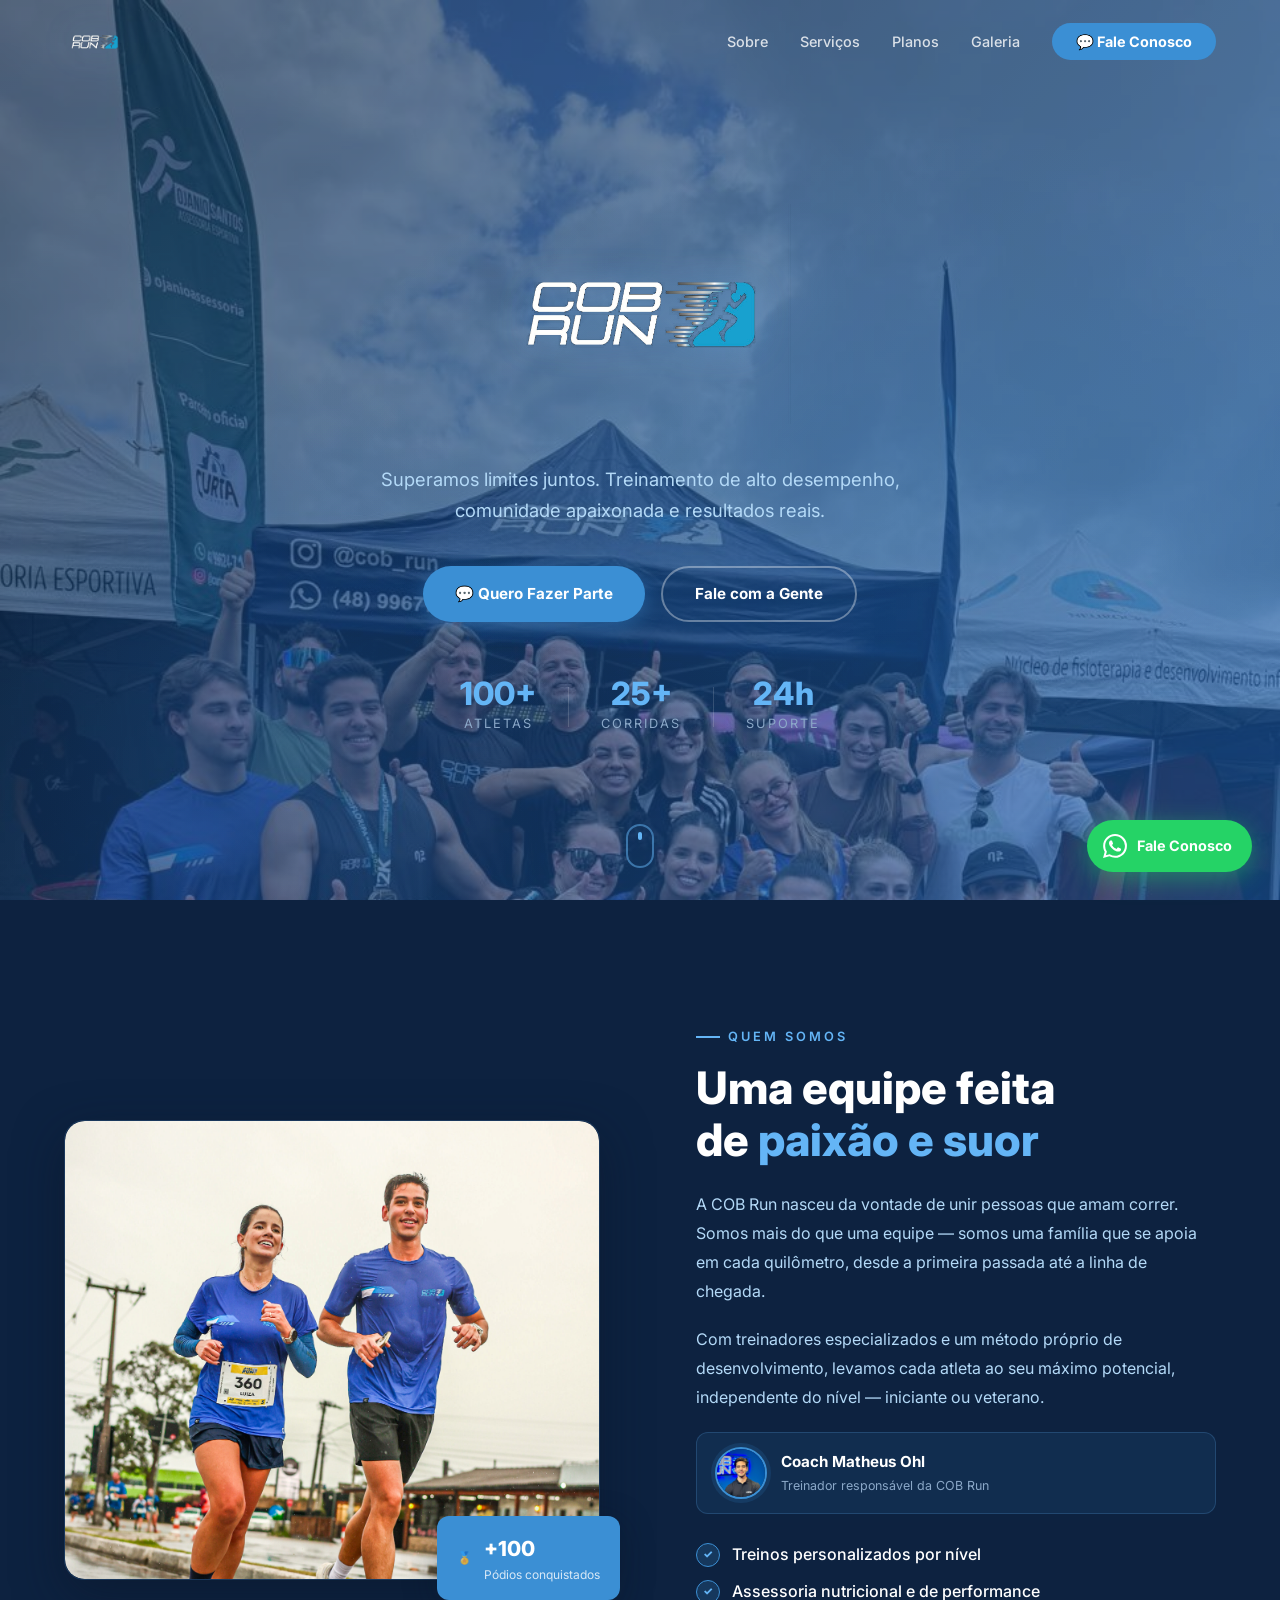
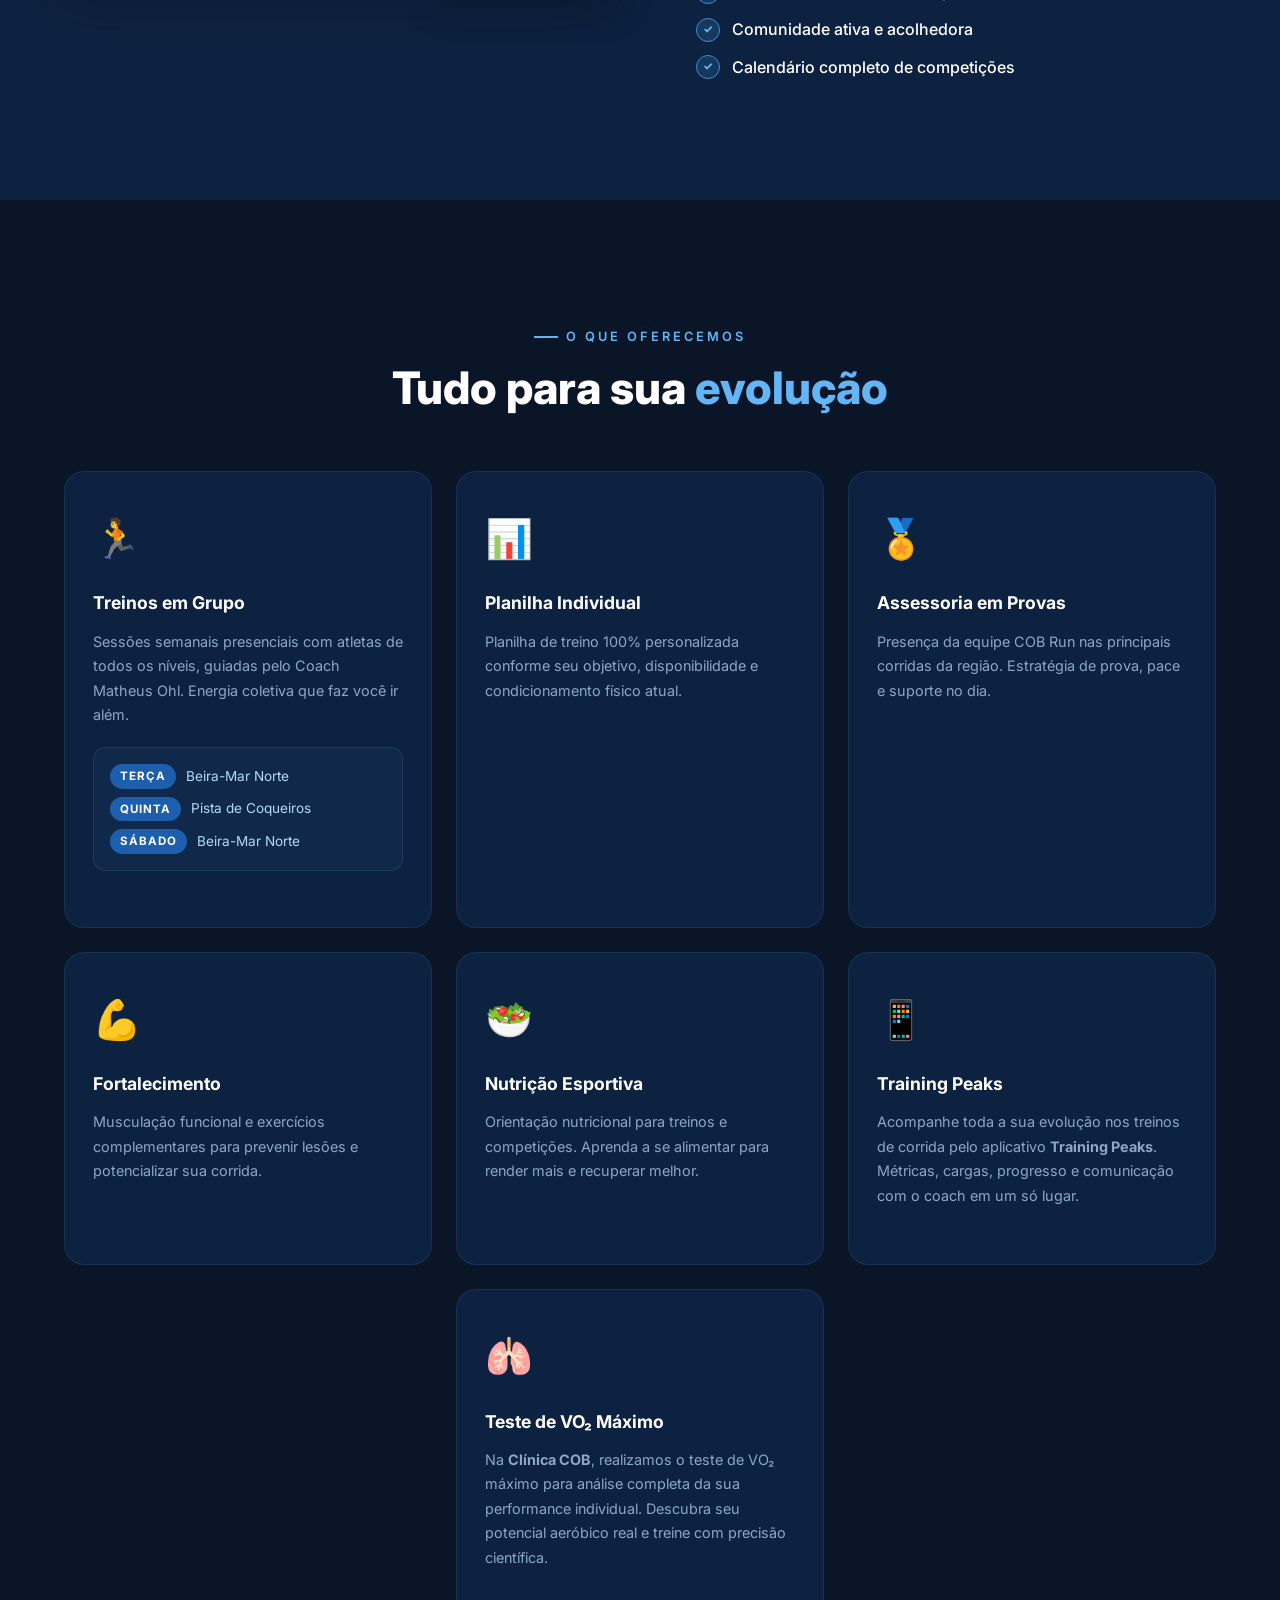
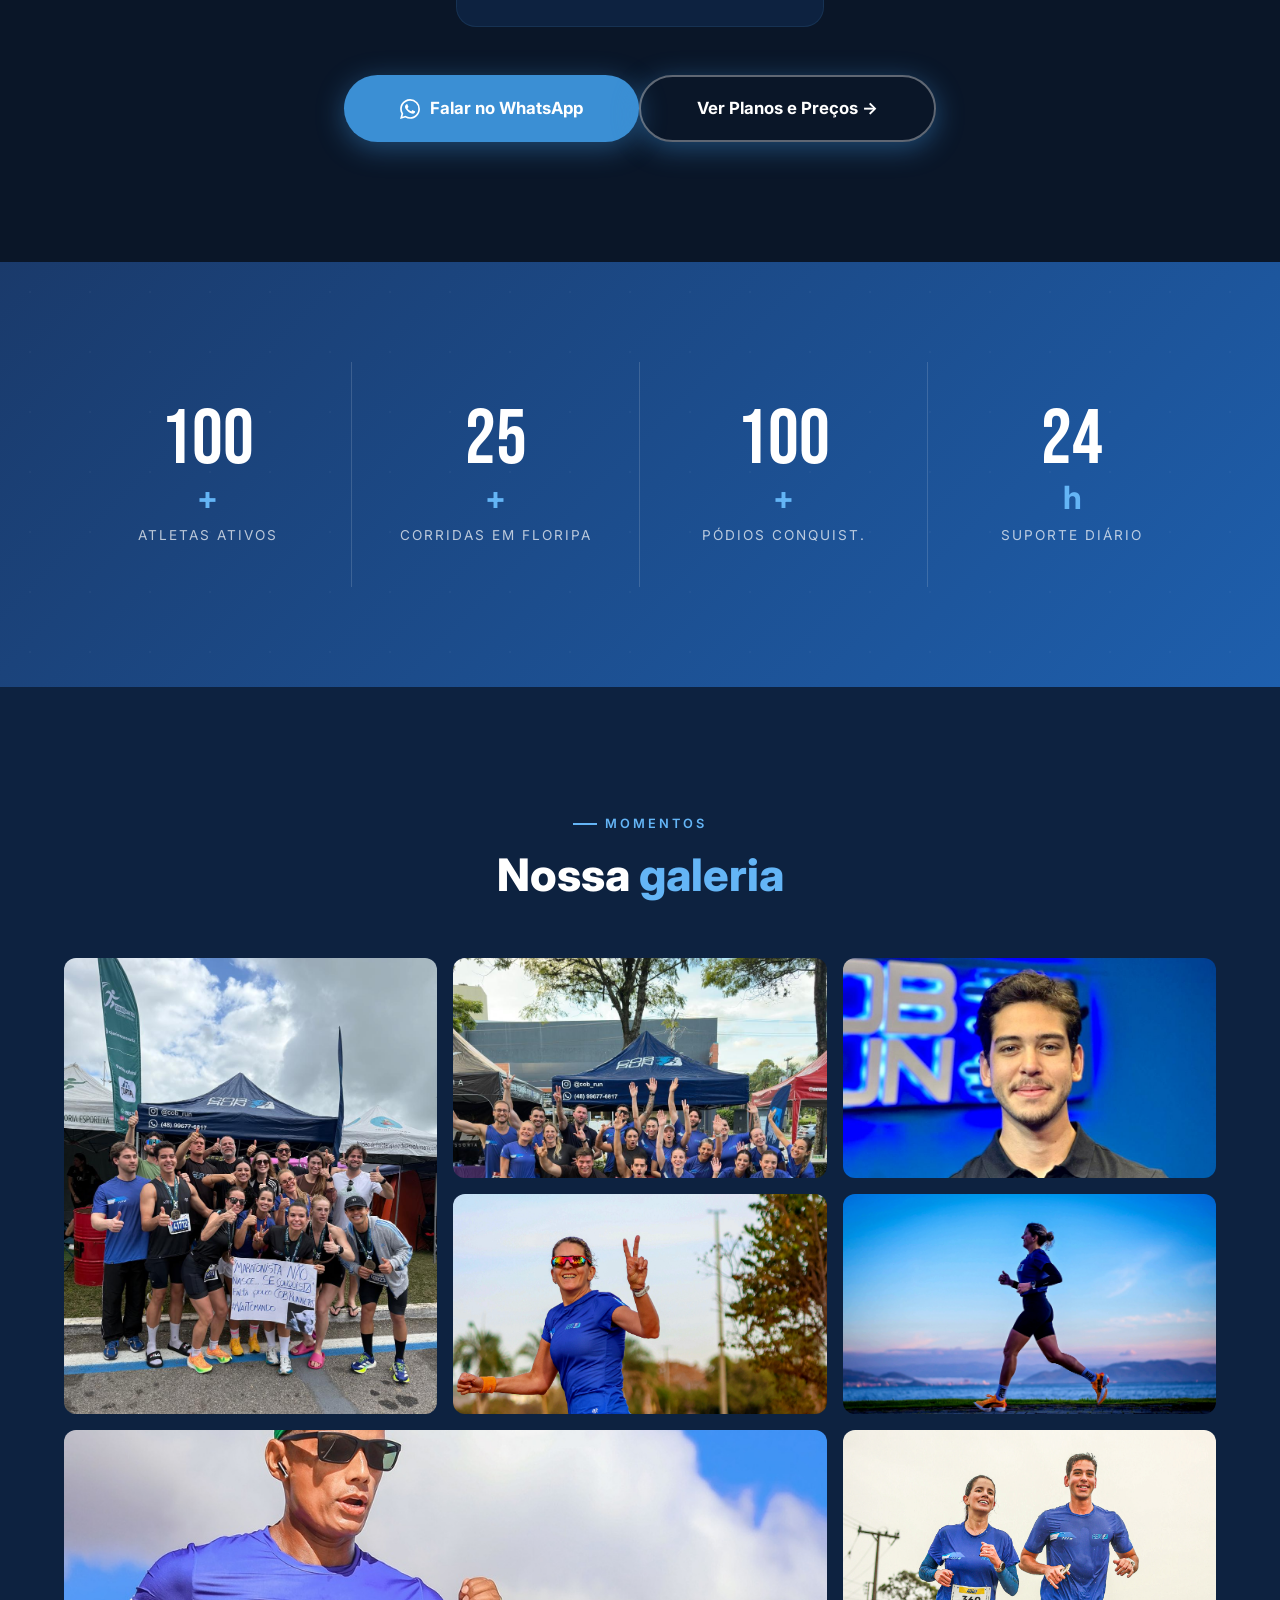
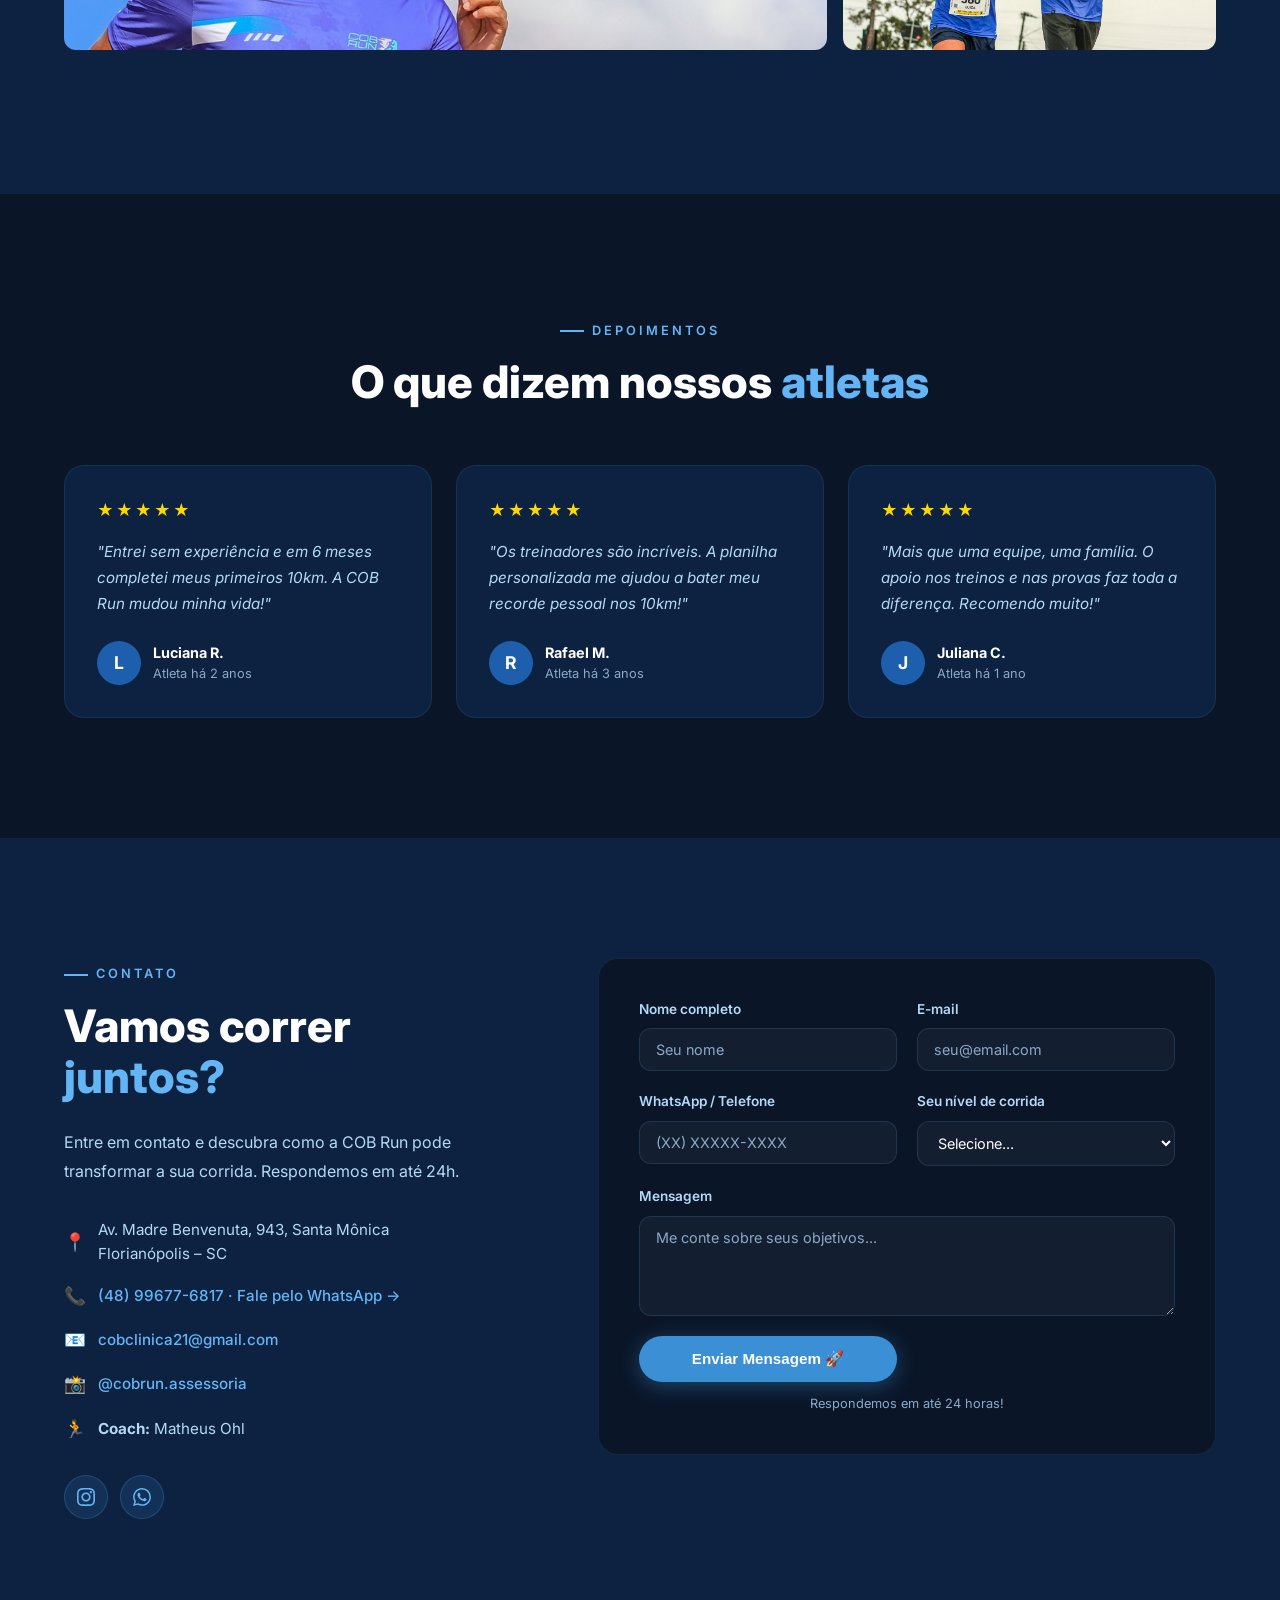
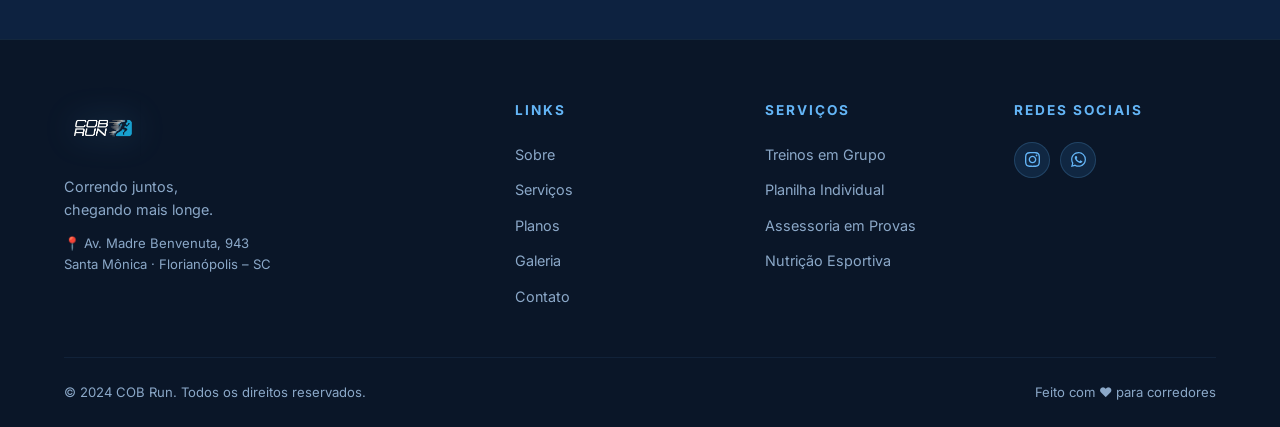
==== commit 997c6b95: "página de planos separada, slideshow na seção sobre, correção de fotos cortadas e ajustes visuais - " ====
--- a/index.html
+++ b/index.html
@@ -20,7 +20,7 @@
       <ul class="nav__links">
         <li><a href="#sobre">Sobre</a></li>
         <li><a href="#servicos">Serviços</a></li>
-        <li><a href="#planos">Planos</a></li>
+        <li><a href="planos.html">Planos</a></li>
         <li><a href="#galeria">Galeria</a></li>
         <li><a href="https://wa.me/5548996776817?text=Olá%2C%20gostaria%20de%20saber%20mais%20informações%20sobre%20a%20COB%20Run!" target="_blank" class="nav__cta">💬 Fale Conosco</a></li>
       </ul>
@@ -35,7 +35,7 @@
     <ul>
       <li><a href="#sobre" class="mobile-link">Sobre</a></li>
       <li><a href="#servicos" class="mobile-link">Serviços</a></li>
-      <li><a href="#planos" class="mobile-link">Planos</a></li>
+      <li><a href="planos.html" class="mobile-link">Planos</a></li>
       <li><a href="#galeria" class="mobile-link">Galeria</a></li>
       <li><a href="https://wa.me/5548996776817?text=Olá%2C%20gostaria%20de%20saber%20mais%20informações%20sobre%20a%20COB%20Run!" target="_blank" class="mobile-link">💬 Fale Conosco</a></li>
     </ul>
@@ -91,8 +91,13 @@
     <div class="container">
       <div class="sobre__grid">
         <div class="sobre__visual reveal">
-          <div class="sobre__img-wrap">
-            <img src="img/IMG_9851.JPG" alt="Equipe COB Run" class="sobre__team-photo" />
+          <div class="sobre__img-wrap" id="sobreSlideshow">
+            <img src="img/IMG_9851.JPG"                  alt="COB Run" class="sobre__slide sobre__slide--active" />
+            <img src="img/equipe no dia da maratona.jpeg" alt="COB Run" class="sobre__slide" />
+            <img src="img/equipe .jpeg"                   alt="COB Run" class="sobre__slide" />
+            <img src="img/HHA25TRE3011.jpg"               alt="COB Run" class="sobre__slide" />
+            <img src="img/PAVI12886622707430.jpg"         alt="COB Run" class="sobre__slide" />
+            <img src="img/RFAO194840225011189.jpg"        alt="COB Run" class="sobre__slide" />
           </div>
           <div class="sobre__badge reveal">
             <span class="sobre__badge-icon">🏅</span>
@@ -193,116 +198,13 @@
       </div>
       <div class="servicos__cta reveal">
         <a href="https://wa.me/5548996776817?text=Olá%2C%20gostaria%20de%20saber%20mais%20informações%20sobre%20a%20COB%20Run!" target="_blank" class="btn btn--primary servicos__wa-btn">
-          <svg width="22" height="22" viewBox="0 0 24 24" fill="currentColor"><path d="M17.472 14.382c-.297-.149-1.758-.867-2.03-.967-.273-.099-.471-.148-.67.15-.197.297-.767.966-.94 1.164-.173.199-.347.223-.644.075-.297-.15-1.255-.463-2.39-1.475-.883-.788-1.48-1.761-1.653-2.059-.173-.297-.018-.458.13-.606.134-.133.298-.347.446-.52.149-.174.198-.298.298-.497.099-.198.05-.371-.025-.52-.075-.149-.669-1.612-.916-2.207-.242-.579-.487-.5-.669-.51-.173-.008-.371-.01-.57-.01-.198 0-.52.074-.792.372-.272.297-1.04 1.016-1.04 2.479 0 1.462 1.065 2.875 1.213 3.074.149.198 2.096 3.2 5.077 4.487.709.306 1.262.489 1.694.625.712.227 1.36.195 1.871.118.571-.085 1.758-.719 2.006-1.413.248-.694.248-1.289.173-1.413-.074-.124-.272-.198-.57-.347m-5.421 7.403h-.004a9.87 9.87 0 01-5.031-1.378l-.361-.214-3.741.982.998-3.648-.235-.374a9.86 9.86 0 01-1.51-5.26c.001-5.45 4.436-9.884 9.888-9.884 2.64 0 5.122 1.03 6.988 2.898a9.825 9.825 0 012.893 6.994c-.003 5.45-4.437 9.884-9.885 9.884m8.413-18.297A11.815 11.815 0 0012.05 0C5.495 0 .16 5.335.157 11.892c0 2.096.547 4.142 1.588 5.945L.057 24l6.305-1.654a11.882 11.882 0 005.683 1.448h.005c6.554 0 11.89-5.335 11.893-11.893a11.821 11.821 0 00-3.48-8.413Z"/></svg>
+          <svg width="20" height="20" viewBox="0 0 24 24" fill="currentColor"><path d="M17.472 14.382c-.297-.149-1.758-.867-2.03-.967-.273-.099-.471-.148-.67.15-.197.297-.767.966-.94 1.164-.173.199-.347.223-.644.075-.297-.15-1.255-.463-2.39-1.475-.883-.788-1.48-1.761-1.653-2.059-.173-.297-.018-.458.13-.606.134-.133.298-.347.446-.52.149-.174.198-.298.298-.497.099-.198.05-.371-.025-.52-.075-.149-.669-1.612-.916-2.207-.242-.579-.487-.5-.669-.51-.173-.008-.371-.01-.57-.01-.198 0-.52.074-.792.372-.272.297-1.04 1.016-1.04 2.479 0 1.462 1.065 2.875 1.213 3.074.149.198 2.096 3.2 5.077 4.487.709.306 1.262.489 1.694.625.712.227 1.36.195 1.871.118.571-.085 1.758-.719 2.006-1.413.248-.694.248-1.289.173-1.413-.074-.124-.272-.198-.57-.347m-5.421 7.403h-.004a9.87 9.87 0 01-5.031-1.378l-.361-.214-3.741.982.998-3.648-.235-.374a9.86 9.86 0 01-1.51-5.26c.001-5.45 4.436-9.884 9.888-9.884 2.64 0 5.122 1.03 6.988 2.898a9.825 9.825 0 012.893 6.994c-.003 5.45-4.437 9.884-9.885 9.884m8.413-18.297A11.815 11.815 0 0012.05 0C5.495 0 .16 5.335.157 11.892c0 2.096.547 4.142 1.588 5.945L.057 24l6.305-1.654a11.882 11.882 0 005.683 1.448h.005c6.554 0 11.89-5.335 11.893-11.893a11.821 11.821 0 00-3.48-8.413Z"/></svg>
           Falar no WhatsApp
         </a>
-      </div>
-    </div>
-  </section>
-
-  <!-- PLANOS -->
-  <section class="planos" id="planos">
-    <div class="container">
-      <div class="section-header reveal">
-        <p class="section-tag">Invista em você</p>
-        <h2 class="section-title">Escolha seu <span>plano</span></h2>
-        <p class="section-sub">Pagamento facilitado no cartão de crédito · Cancele quando quiser</p>
-      </div>
-
-      <!-- 3 planos principais -->
-      <div class="planos__grid">
-
-        <!-- Mensal -->
-        <div class="plano reveal">
-          <div class="plano__header">
-            <h3 class="plano__name">Mensal</h3>
-            <div class="plano__price">
-              <span class="plano__currency">R$</span>
-              <span class="plano__amount">195</span>
-              <span class="plano__period">/mês</span>
-            </div>
-            <span class="plano__billing">Cobrança mensal</span>
-          </div>
-          <ul class="plano__features">
-            <li><span>✓</span> Treinos em grupo (ter/qui/sáb)</li>
-            <li><span>✓</span> Planilha de treino individual</li>
-            <li><span>✓</span> Assessoria em provas</li>
-            <li><span>✓</span> Acompanhamento via Training Peaks</li>
-            <li><span>✓</span> Suporte 24h com o coach</li>
-          </ul>
-          <a href="https://wa.me/5548996776817?text=Olá%2C%20gostaria%20de%20assinar%20o%20Plano%20Mensal%20da%20COB%20Run!" target="_blank" class="btn btn--outline btn--full">Começar Agora</a>
-        </div>
-
-        <!-- Trimestral - featured -->
-        <div class="plano plano--featured reveal">
-          <div class="plano__badge">Mais popular</div>
-          <div class="plano__header">
-            <h3 class="plano__name">Trimestral</h3>
-            <div class="plano__price">
-              <span class="plano__currency">R$</span>
-              <span class="plano__amount">170</span>
-              <span class="plano__period">/mês</span>
-            </div>
-            <span class="plano__billing">3× R$ 170 no cartão</span>
-          </div>
-          <ul class="plano__features">
-            <li><span>✓</span> Treinos em grupo (ter/qui/sáb)</li>
-            <li><span>✓</span> Planilha de treino individual</li>
-            <li><span>✓</span> Assessoria em provas</li>
-            <li><span>✓</span> Acompanhamento via Training Peaks</li>
-            <li><span>✓</span> Suporte 24h com o coach</li>
-          </ul>
-          <a href="https://wa.me/5548996776817?text=Olá%2C%20gostaria%20de%20assinar%20o%20Plano%20Trimestral%20da%20COB%20Run!" target="_blank" class="btn btn--primary btn--full">Começar Agora</a>
-        </div>
-
-        <!-- Semestral -->
-        <div class="plano reveal">
-          <div class="plano__header">
-            <h3 class="plano__name">Semestral</h3>
-            <div class="plano__price">
-              <span class="plano__currency">R$</span>
-              <span class="plano__amount">155</span>
-              <span class="plano__period">/mês</span>
-            </div>
-            <span class="plano__billing">6× R$ 155 no cartão</span>
-          </div>
-          <ul class="plano__features">
-            <li><span>✓</span> Treinos em grupo (ter/qui/sáb)</li>
-            <li><span>✓</span> Planilha de treino individual</li>
-            <li><span>✓</span> Assessoria em provas</li>
-            <li><span>✓</span> Acompanhamento via Training Peaks</li>
-            <li><span>✓</span> Suporte 24h com o coach</li>
-          </ul>
-          <a href="https://wa.me/5548996776817?text=Olá%2C%20gostaria%20de%20assinar%20o%20Plano%20Semestral%20da%20COB%20Run!" target="_blank" class="btn btn--outline btn--full">Começar Agora</a>
-        </div>
-
-      </div><!-- /planos__grid -->
-
-      <!-- Plano Premium -->
-      <div class="plano plano--premium reveal">
-        <div class="plano__premium-badge">⭐ Premium</div>
-        <div class="plano__premium-inner">
-          <div class="plano__premium-info">
-            <h3 class="plano__name">Plano Premium</h3>
-            <p class="plano__premium-sub">Trimestral · Experiência completa</p>
-            <div class="plano__price">
-              <span class="plano__currency"></span>
-              <span class="plano__amount plano__amount--consult">Consulte</span>
-            </div>
-            <span class="plano__billing plano__billing--gold">3 parcelas no cartão</span>
-          </div>
-          <div class="plano__premium-features">
-            <p class="plano__features-label">Tudo do Trimestral, mais:</p>
-            <ul class="plano__features plano__features--premium">
-              <li><span>✦</span> Avaliação física completa</li>
-              <li><span>✦</span> Plano nutricional personalizado</li>
-              <li><span>✦</span> Teste de VO₂ Máximo</li>
-            </ul>
-          </div>
-          <a href="https://wa.me/5548996776817?text=Olá%2C%20gostaria%20de%20saber%20mais%20sobre%20o%20Plano%20Premium%20da%20COB%20Run!" target="_blank" class="btn btn--premium">💬 Quero o Premium</a>
-        </div>
-      </div>
-
+        <a href="planos.html" class="btn btn--outline servicos__wa-btn">
+          Ver Planos e Preços →
+        </a>
+      </div>
     </div>
   </section>
 
@@ -524,7 +426,7 @@
           <ul>
             <li><a href="#sobre">Sobre</a></li>
             <li><a href="#servicos">Serviços</a></li>
-            <li><a href="#planos">Planos</a></li>
+            <li><a href="planos.html">Planos</a></li>
             <li><a href="#galeria">Galeria</a></li>
             <li><a href="#contato">Contato</a></li>
           </ul>
--- a/style.css
+++ b/style.css
@@ -490,6 +490,22 @@
   border: 1px solid rgba(100,181,246,0.15);
   box-shadow: 0 16px 48px rgba(10,22,40,0.5);
 }
+/* Slideshow */
+.sobre__slide {
+  position: absolute;
+  inset: 0;
+  width: 100%;
+  height: 100%;
+  object-fit: cover;
+  object-position: center 20%;
+  border-radius: var(--radius-lg);
+  opacity: 0;
+  transition: opacity 1.4s ease;
+  will-change: opacity;
+}
+.sobre__slide--active {
+  opacity: 1;
+}
 .sobre__runner-icon svg {
   width: 140px;
   height: auto;
@@ -1001,7 +1017,7 @@
   width: 100%;
   height: 100%;
   object-fit: cover;
-  object-position: center;
+  object-position: center 18%;
   display: block;
   transition: transform 0.5s ease;
 }
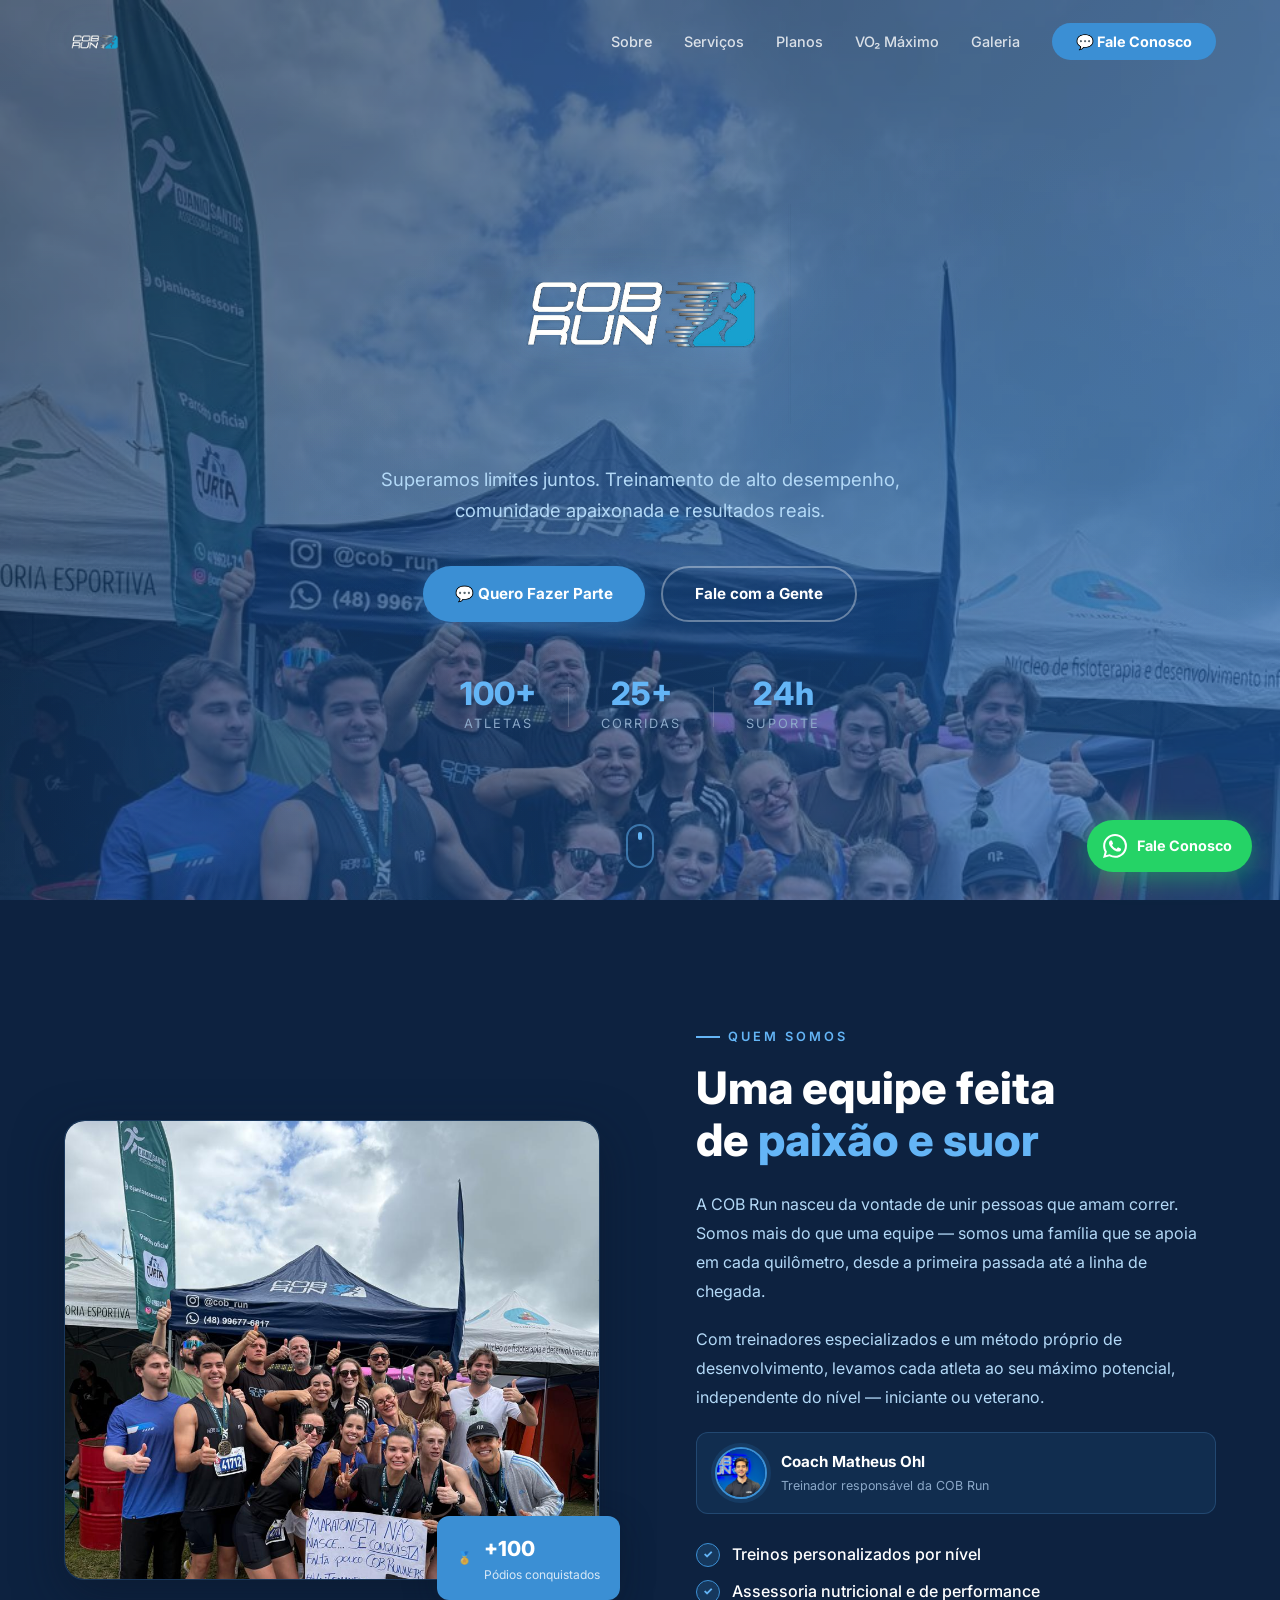
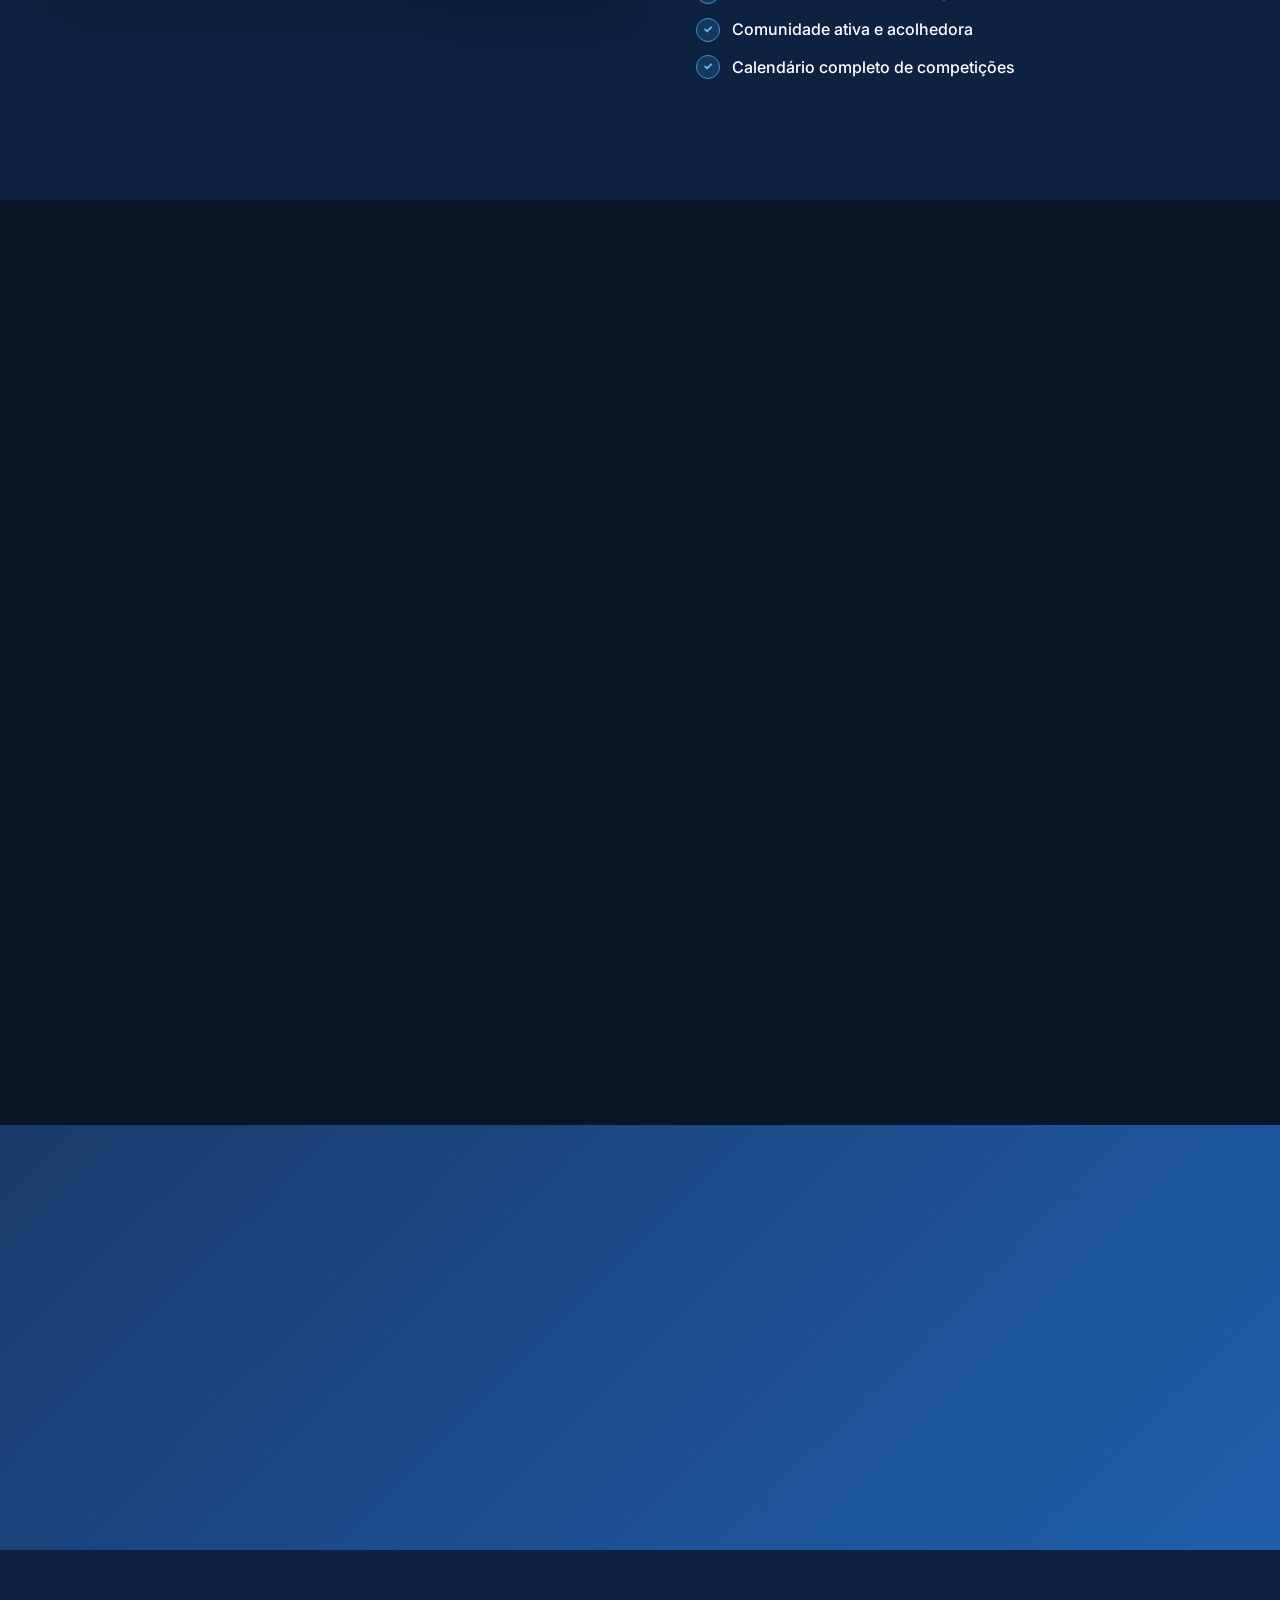
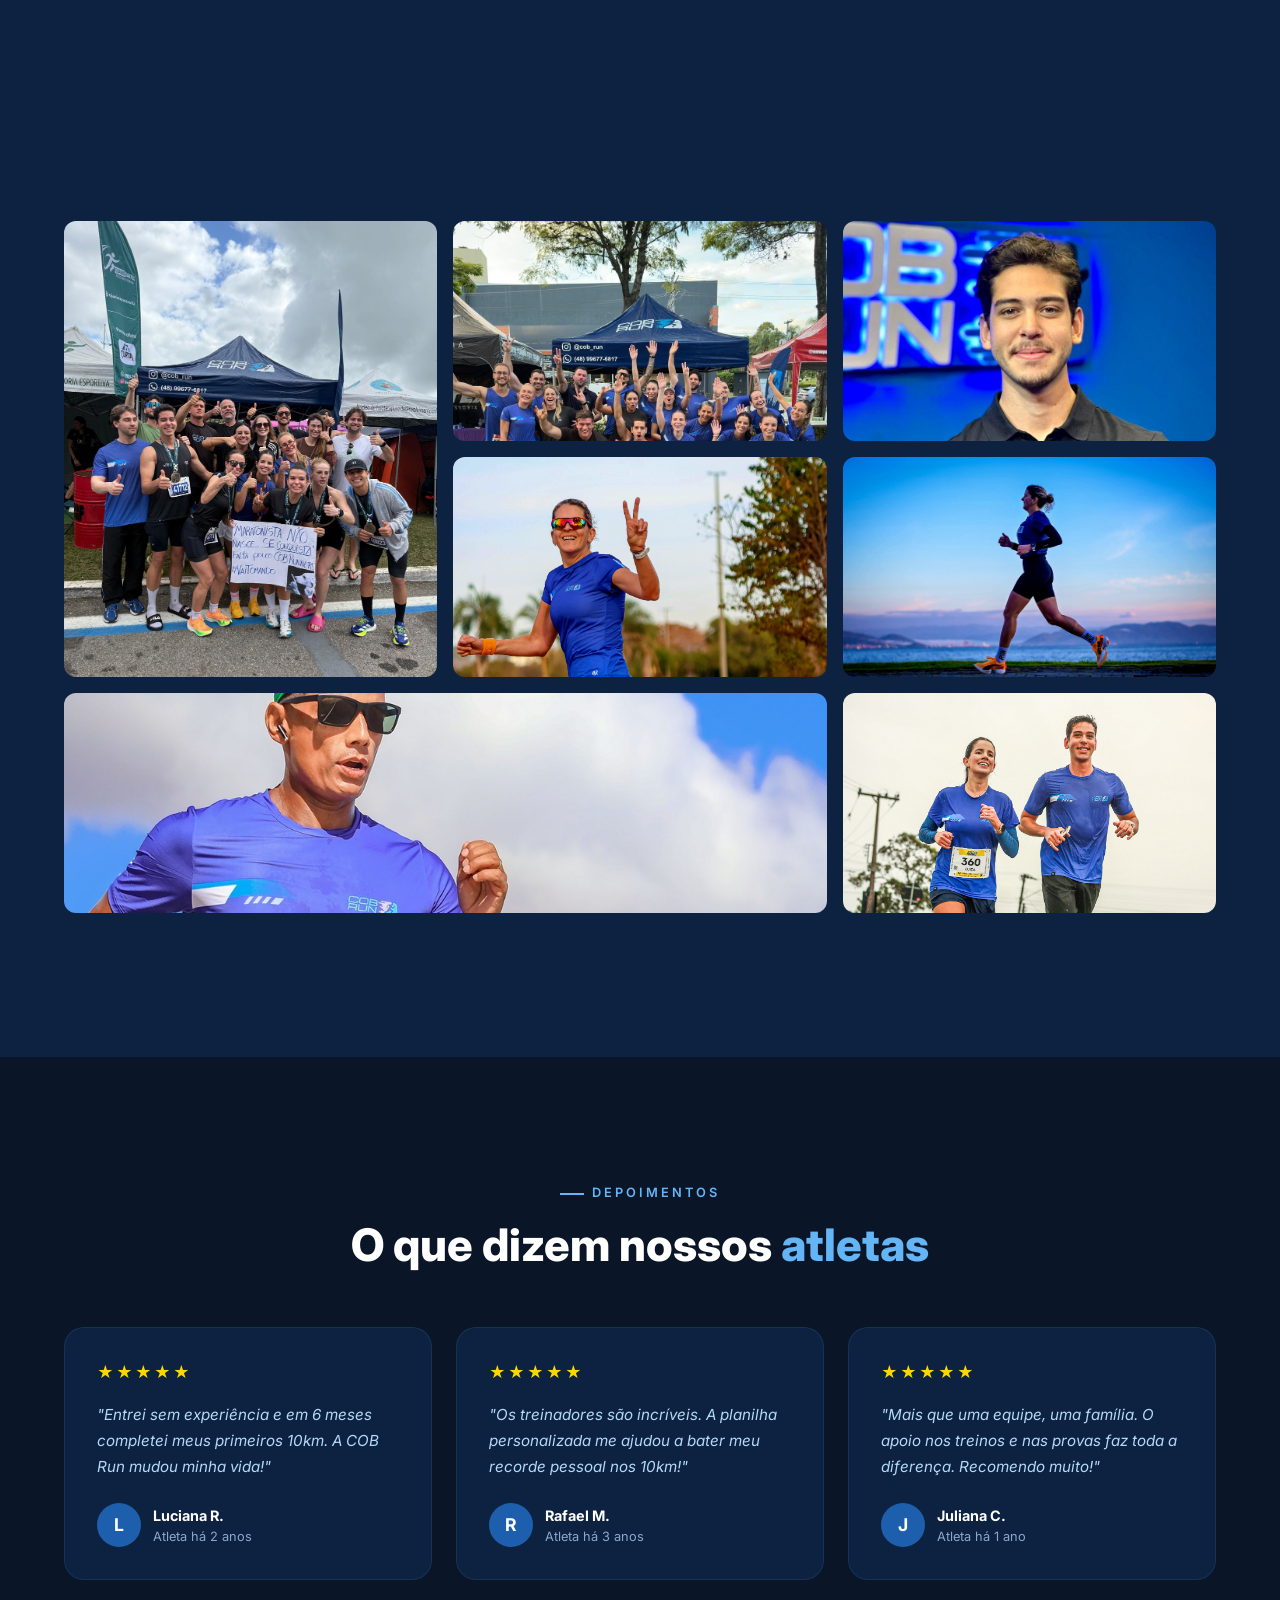
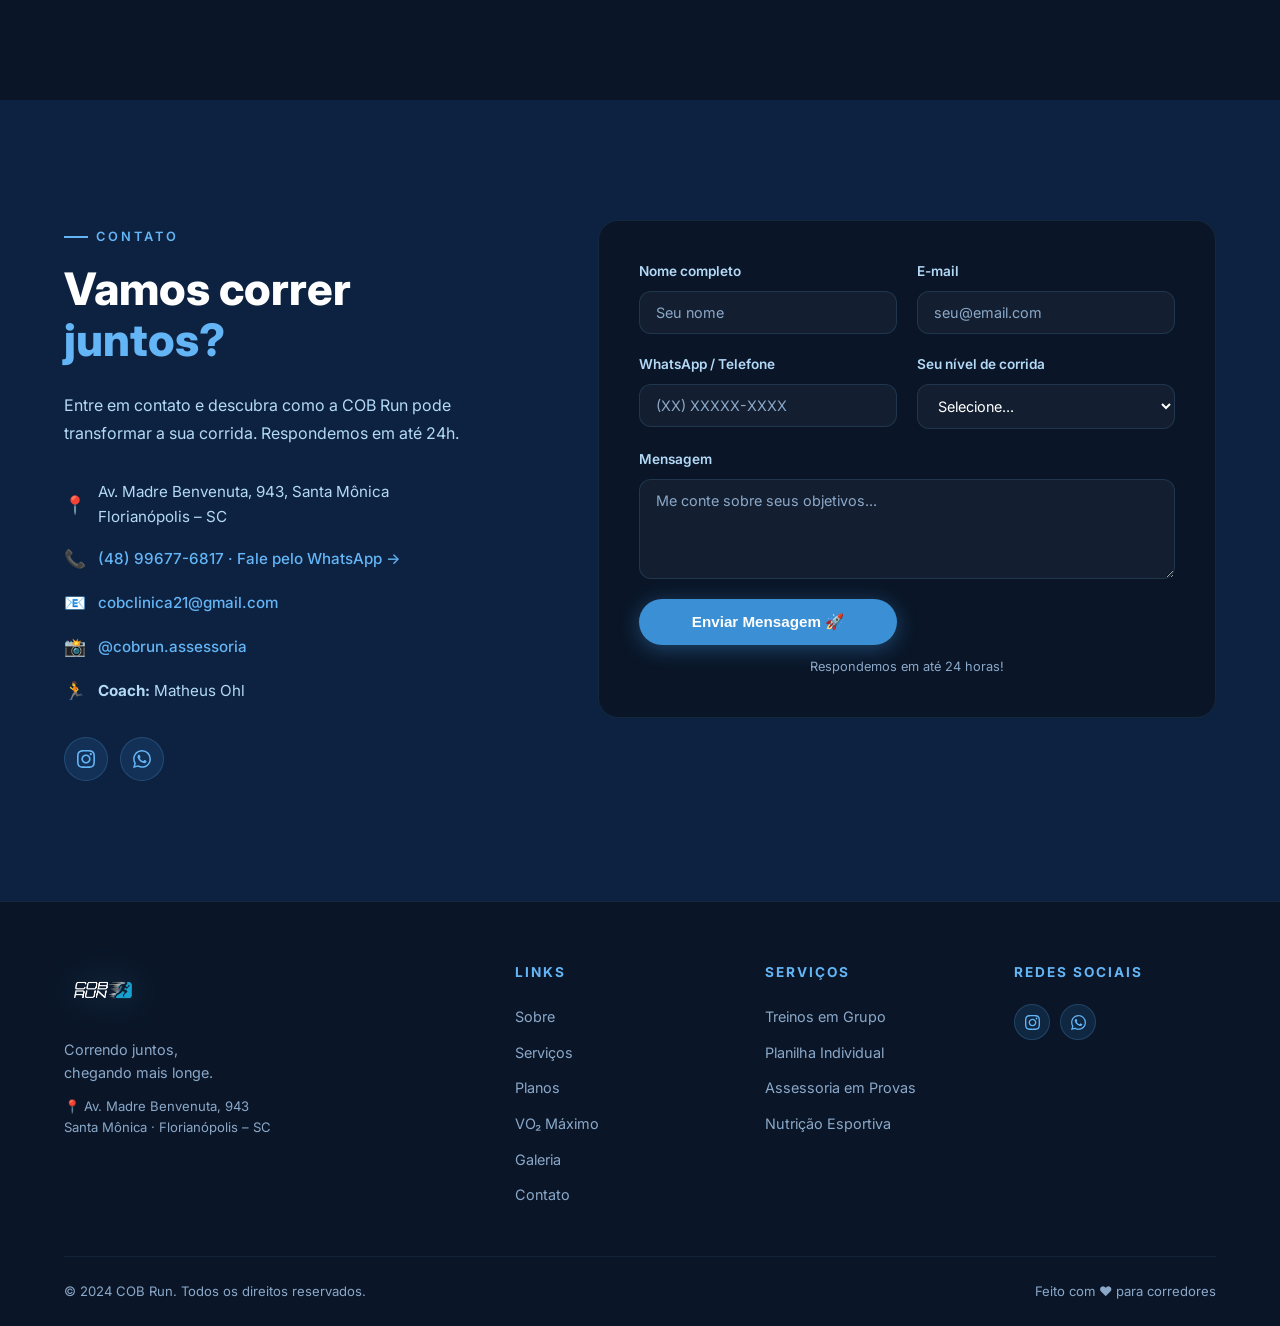
==== commit 0031ece2: "página VO₂ Máximo, serviços compacto, planos premium 3x479 e ajustes mobile - Novo vo2.html: página " ====
--- a/index.html
+++ b/index.html
@@ -21,6 +21,7 @@
         <li><a href="#sobre">Sobre</a></li>
         <li><a href="#servicos">Serviços</a></li>
         <li><a href="planos.html">Planos</a></li>
+        <li><a href="vo2.html">VO₂ Máximo</a></li>
         <li><a href="#galeria">Galeria</a></li>
         <li><a href="https://wa.me/5548996776817?text=Olá%2C%20gostaria%20de%20saber%20mais%20informações%20sobre%20a%20COB%20Run!" target="_blank" class="nav__cta">💬 Fale Conosco</a></li>
       </ul>
@@ -36,6 +37,7 @@
       <li><a href="#sobre" class="mobile-link">Sobre</a></li>
       <li><a href="#servicos" class="mobile-link">Serviços</a></li>
       <li><a href="planos.html" class="mobile-link">Planos</a></li>
+      <li><a href="vo2.html" class="mobile-link">VO₂ Máximo</a></li>
       <li><a href="#galeria" class="mobile-link">Galeria</a></li>
       <li><a href="https://wa.me/5548996776817?text=Olá%2C%20gostaria%20de%20saber%20mais%20informações%20sobre%20a%20COB%20Run!" target="_blank" class="mobile-link">💬 Fale Conosco</a></li>
     </ul>
@@ -154,46 +156,67 @@
         <p class="section-tag">O que oferecemos</p>
         <h2 class="section-title">Tudo para sua <span>evolução</span></h2>
       </div>
-      <div class="servicos__grid">
-        <div class="card reveal">
-          <div class="card__icon">🏃</div>
-          <h3 class="card__title">Treinos em Grupo</h3>
-          <p class="card__desc">Sessões semanais presenciais com atletas de todos os níveis, guiadas pelo Coach Matheus Ohl. Energia coletiva que faz você ir além.</p>
-          <ul class="card__schedule">
-            <li><span class="card__day">Terça</span> Beira-Mar Norte</li>
-            <li><span class="card__day">Quinta</span> Pista de Coqueiros</li>
-            <li><span class="card__day">Sábado</span> Beira-Mar Norte</li>
-          </ul>
-        </div>
-        <div class="card reveal">
-          <div class="card__icon">📊</div>
-          <h3 class="card__title">Planilha Individual</h3>
-          <p class="card__desc">Planilha de treino 100% personalizada conforme seu objetivo, disponibilidade e condicionamento físico atual.</p>
-        </div>
-        <div class="card reveal">
-          <div class="card__icon">🏅</div>
-          <h3 class="card__title">Assessoria em Provas</h3>
-          <p class="card__desc">Presença da equipe COB Run nas principais corridas da região. Estratégia de prova, pace e suporte no dia.</p>
-        </div>
-        <div class="card reveal">
-          <div class="card__icon">💪</div>
-          <h3 class="card__title">Fortalecimento</h3>
-          <p class="card__desc">Musculação funcional e exercícios complementares para prevenir lesões e potencializar sua corrida.</p>
-        </div>
-        <div class="card reveal">
-          <div class="card__icon">🥗</div>
-          <h3 class="card__title">Nutrição Esportiva</h3>
-          <p class="card__desc">Orientação nutricional para treinos e competições. Aprenda a se alimentar para render mais e recuperar melhor.</p>
-        </div>
-        <div class="card reveal">
-          <div class="card__icon">📱</div>
-          <h3 class="card__title">Training Peaks</h3>
-          <p class="card__desc">Acompanhe toda a sua evolução nos treinos de corrida pelo aplicativo <strong>Training Peaks</strong>. Métricas, cargas, progresso e comunicação com o coach em um só lugar.</p>
-        </div>
-        <div class="card reveal">
-          <div class="card__icon">🫁</div>
-          <h3 class="card__title">Teste de VO₂ Máximo</h3>
-          <p class="card__desc">Na <strong>Clínica COB</strong>, realizamos o teste de VO₂ máximo para análise completa da sua performance individual. Descubra seu potencial aeróbico real e treine com precisão científica.</p>
+      <div class="servicos__layout">
+
+        <!-- Treinos em grupo — card principal destacado -->
+        <div class="servicos__main reveal">
+          <div class="card card--main">
+            <div class="card__icon">🏃</div>
+            <h3 class="card__title">Treinos em Grupo</h3>
+            <p class="card__desc">Sessões presenciais com atletas de todos os níveis, guiadas pelo Coach Matheus Ohl. Energia coletiva que faz você ir além.</p>
+            <ul class="card__schedule">
+              <li><span class="card__day">Terça</span> Beira-Mar Norte</li>
+              <li><span class="card__day">Quinta</span> Pista de Coqueiros</li>
+              <li><span class="card__day">Sábado</span> Beira-Mar Norte</li>
+            </ul>
+          </div>
+        </div>
+
+        <!-- Demais serviços — grid compacto -->
+        <div class="servicos__extras">
+          <div class="servico-item reveal">
+            <span class="servico-item__icon">📊</span>
+            <div>
+              <h4>Planilha Individual</h4>
+              <p>100% personalizada para seu objetivo e condicionamento atual</p>
+            </div>
+          </div>
+          <div class="servico-item reveal">
+            <span class="servico-item__icon">🏅</span>
+            <div>
+              <h4>Assessoria em Provas</h4>
+              <p>Estratégia, pace e suporte da equipe no dia da corrida</p>
+            </div>
+          </div>
+          <div class="servico-item reveal">
+            <span class="servico-item__icon">💪</span>
+            <div>
+              <h4>Fortalecimento</h4>
+              <p>Previna lesões e potencialize sua performance</p>
+            </div>
+          </div>
+          <div class="servico-item reveal">
+            <span class="servico-item__icon">🥗</span>
+            <div>
+              <h4>Nutrição Esportiva</h4>
+              <p>Alimente-se certo para render mais e recuperar melhor</p>
+            </div>
+          </div>
+          <div class="servico-item reveal">
+            <span class="servico-item__icon">📱</span>
+            <div>
+              <h4>Training Peaks</h4>
+              <p>Métricas, cargas e progresso em tempo real com o coach</p>
+            </div>
+          </div>
+          <div class="servico-item servico-item--highlight reveal">
+            <span class="servico-item__icon">🫁</span>
+            <div>
+              <h4>Teste de VO₂ Máximo <span class="servico-item__tag">Clínica COB</span></h4>
+              <p>Análise científica da sua capacidade aeróbica individual</p>
+              <a href="vo2.html" class="servico-item__link">Saiba mais →</a>
+            </div>
+          </div>
         </div>
       </div>
       <div class="servicos__cta reveal">
@@ -427,6 +450,7 @@
             <li><a href="#sobre">Sobre</a></li>
             <li><a href="#servicos">Serviços</a></li>
             <li><a href="planos.html">Planos</a></li>
+            <li><a href="vo2.html">VO₂ Máximo</a></li>
             <li><a href="#galeria">Galeria</a></li>
             <li><a href="#contato">Contato</a></li>
           </ul>
--- a/style.css
+++ b/style.css
@@ -709,15 +709,100 @@
   text-align: center;
 }
 
+/* Services split layout */
+.servicos__layout {
+  display: grid;
+  grid-template-columns: 1fr 1.9fr;
+  gap: 20px;
+  align-items: start;
+}
+.servicos__main {
+  display: flex;
+  height: 100%;
+}
+.card--main {
+  flex: 1;
+  background: var(--mid-blue) !important;
+  border-color: rgba(100,181,246,0.3) !important;
+}
+.servicos__extras {
+  display: grid;
+  grid-template-columns: 1fr 1fr;
+  gap: 12px;
+}
+.servico-item {
+  display: flex;
+  align-items: flex-start;
+  gap: 14px;
+  background: var(--dark-blue);
+  border: 1px solid rgba(100,181,246,0.1);
+  border-radius: var(--radius);
+  padding: 18px 18px;
+  transition: var(--transition);
+}
+.servico-item:hover {
+  border-color: rgba(59,143,212,0.35);
+  background: var(--mid-blue);
+  transform: translateY(-3px);
+}
+.servico-item--highlight {
+  border-color: rgba(100,181,246,0.2);
+}
+.servico-item__icon {
+  font-size: 1.7rem;
+  line-height: 1;
+  flex-shrink: 0;
+  margin-top: 2px;
+}
+.servico-item h4 {
+  font-size: 0.88rem;
+  font-weight: 700;
+  color: var(--white);
+  margin-bottom: 4px;
+  display: flex;
+  align-items: center;
+  gap: 6px;
+  flex-wrap: wrap;
+}
+.servico-item p {
+  font-size: 0.78rem;
+  color: var(--text-muted);
+  line-height: 1.5;
+}
+.servico-item__tag {
+  font-size: 0.6rem;
+  background: rgba(59,143,212,0.18);
+  border: 1px solid rgba(100,181,246,0.3);
+  color: var(--sky);
+  padding: 2px 7px;
+  border-radius: 50px;
+  font-weight: 700;
+  text-transform: uppercase;
+  letter-spacing: 0.5px;
+  white-space: nowrap;
+}
+.servico-item__link {
+  display: inline-block;
+  margin-top: 6px;
+  font-size: 0.76rem;
+  color: var(--sky);
+  font-weight: 600;
+  text-decoration: none;
+  transition: var(--transition);
+}
+.servico-item__link:hover { color: var(--sky-light); }
+
 /* Services single CTA */
 .servicos__cta {
   display: flex;
   justify-content: center;
-  margin-top: 48px;
+  gap: 16px;
+  margin-top: 40px;
+  flex-wrap: wrap;
 }
 .servicos__wa-btn {
-  padding: 18px 56px;
-  font-size: 1.05rem;
+  padding: 16px 44px;
+  font-size: 1rem;
   gap: 10px;
   box-shadow: 0 6px 28px rgba(59,143,212,0.45);
 }
@@ -1338,9 +1423,10 @@
   .sobre__coach { margin-top: 20px; }
 
   /* Serviços */
-  .servicos__grid { grid-template-columns: repeat(2, 1fr); gap: 16px; }
-  .servicos__grid .card:last-child:nth-child(odd) { grid-column: 1 / -1; max-width: 320px; margin: 0 auto; width: 100%; }
-  .servicos__wa-btn { padding: 16px 40px; font-size: 0.98rem; }
+  .servicos__layout { grid-template-columns: 1fr; }
+  .servicos__extras { grid-template-columns: 1fr 1fr; }
+  .servicos__cta { flex-direction: column; align-items: center; gap: 12px; }
+  .servicos__wa-btn { padding: 15px 32px; font-size: 0.97rem; width: 100%; max-width: 340px; justify-content: center; }
 
   /* Planos */
   .planos__grid { grid-template-columns: 1fr; gap: 20px; }
@@ -1410,9 +1496,8 @@
   .sobre__badge { font-size: 0.7rem; padding: 8px 12px; }
 
   /* Serviços */
-  .servicos__grid { grid-template-columns: 1fr; }
-  .servicos__grid .card:last-child:nth-child(odd) { grid-column: auto; max-width: 100%; }
-  .servicos__wa-btn { width: 100%; justify-content: center; padding: 16px 24px; }
+  .servicos__extras { grid-template-columns: 1fr; }
+  .servicos__wa-btn { max-width: 100%; }
 
   /* Planos */
   .plano { padding: 32px 22px; }
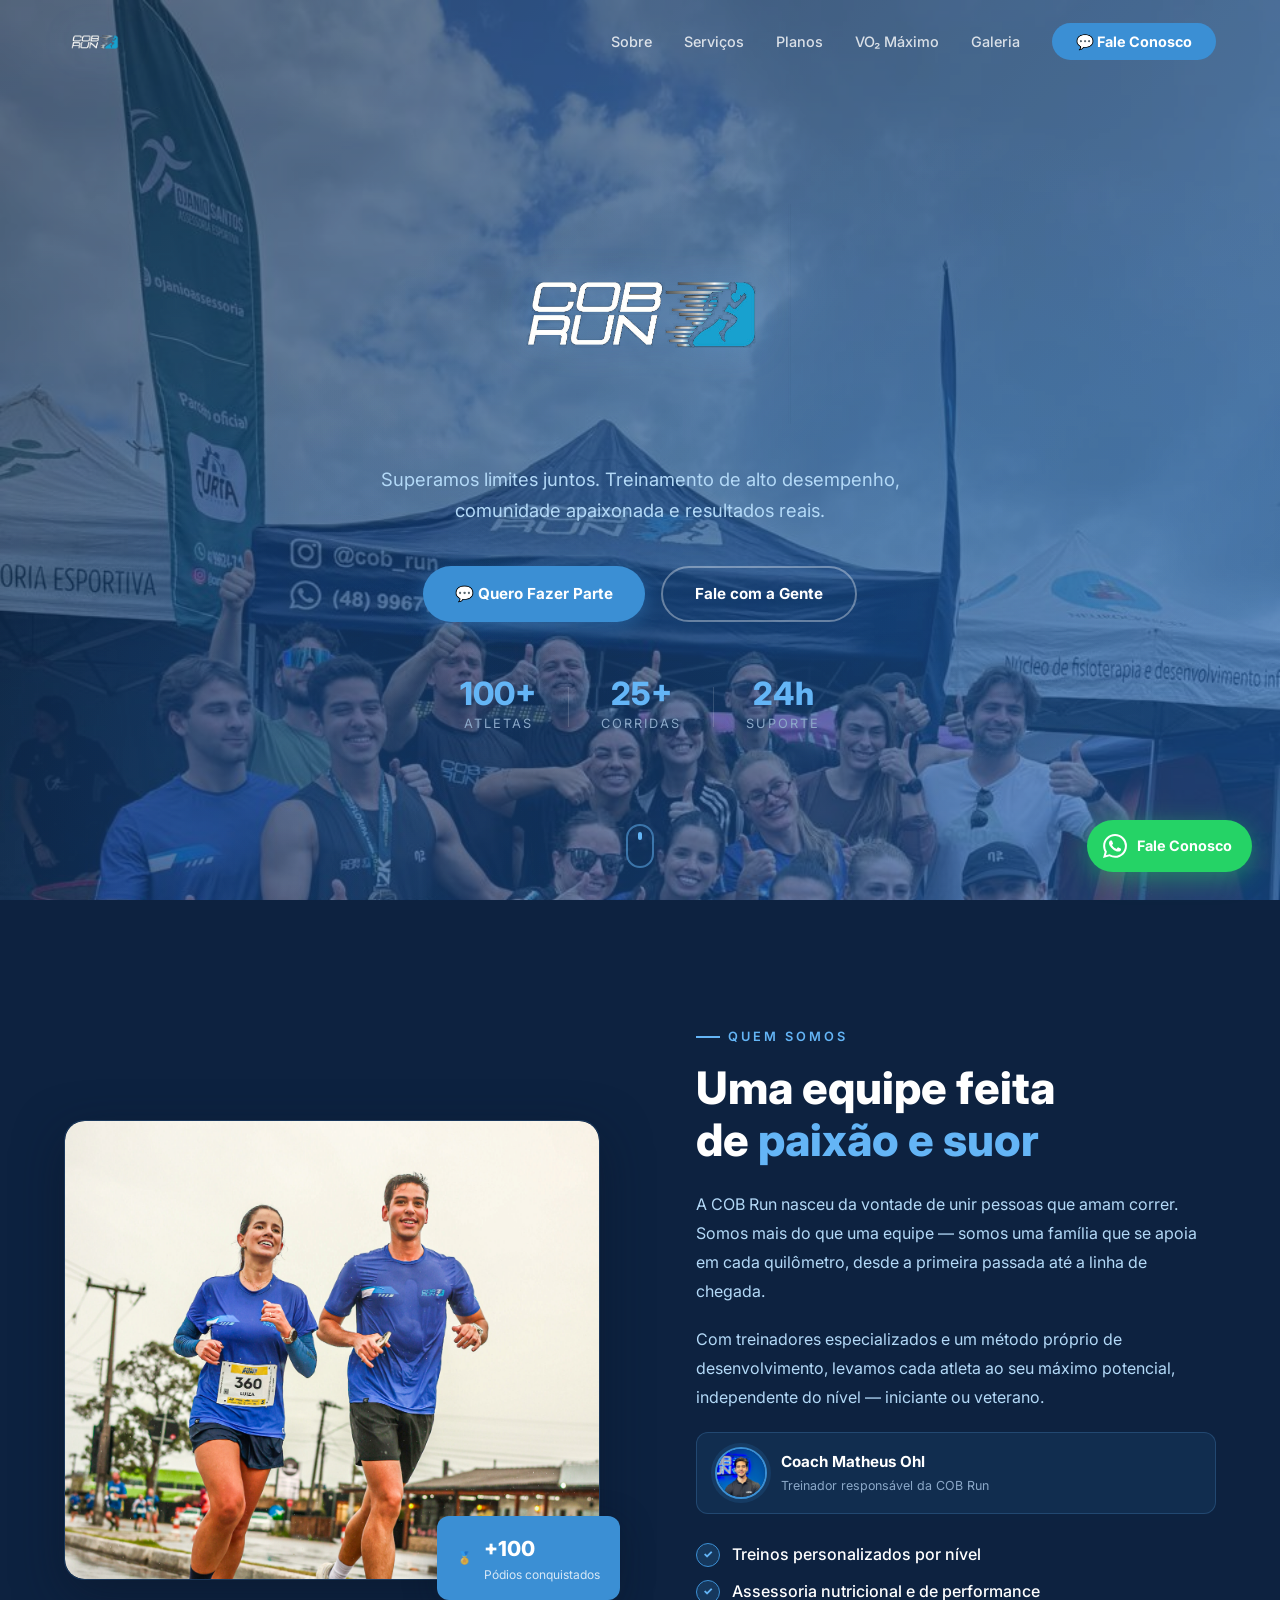
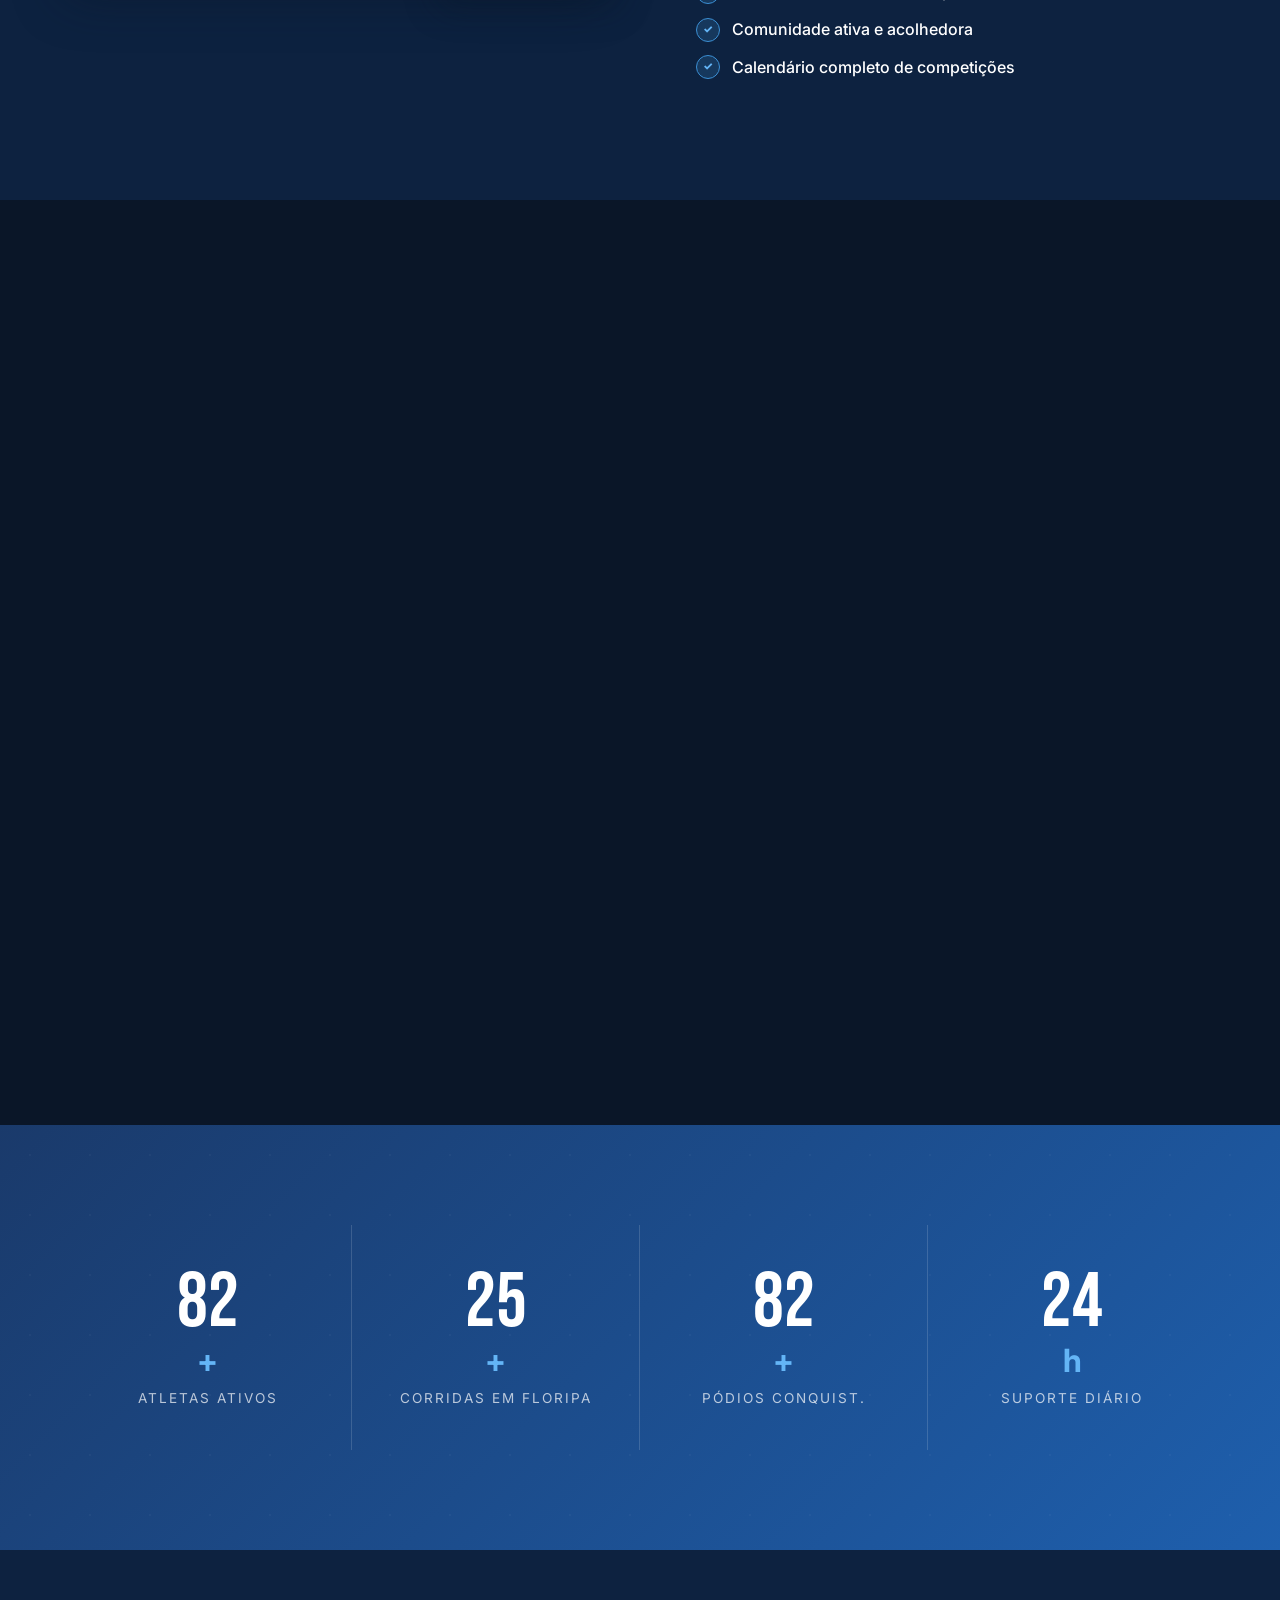
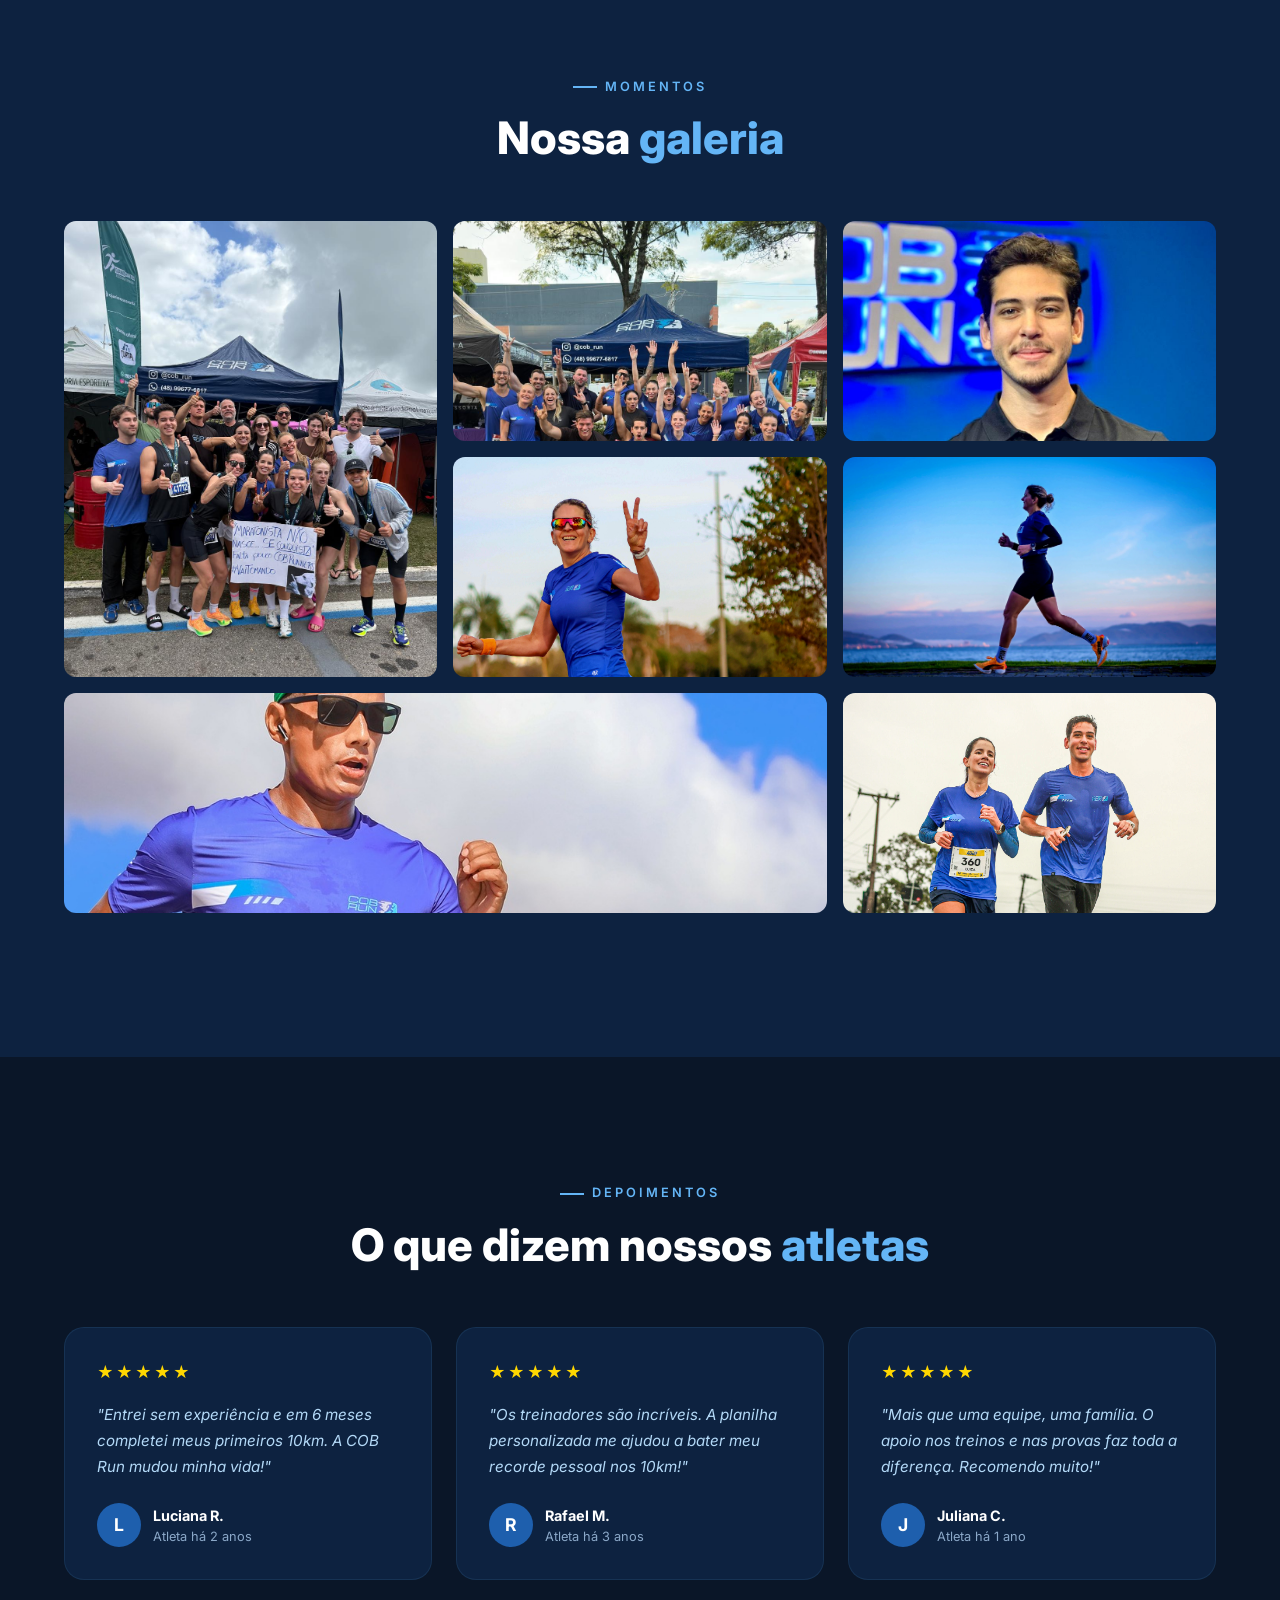
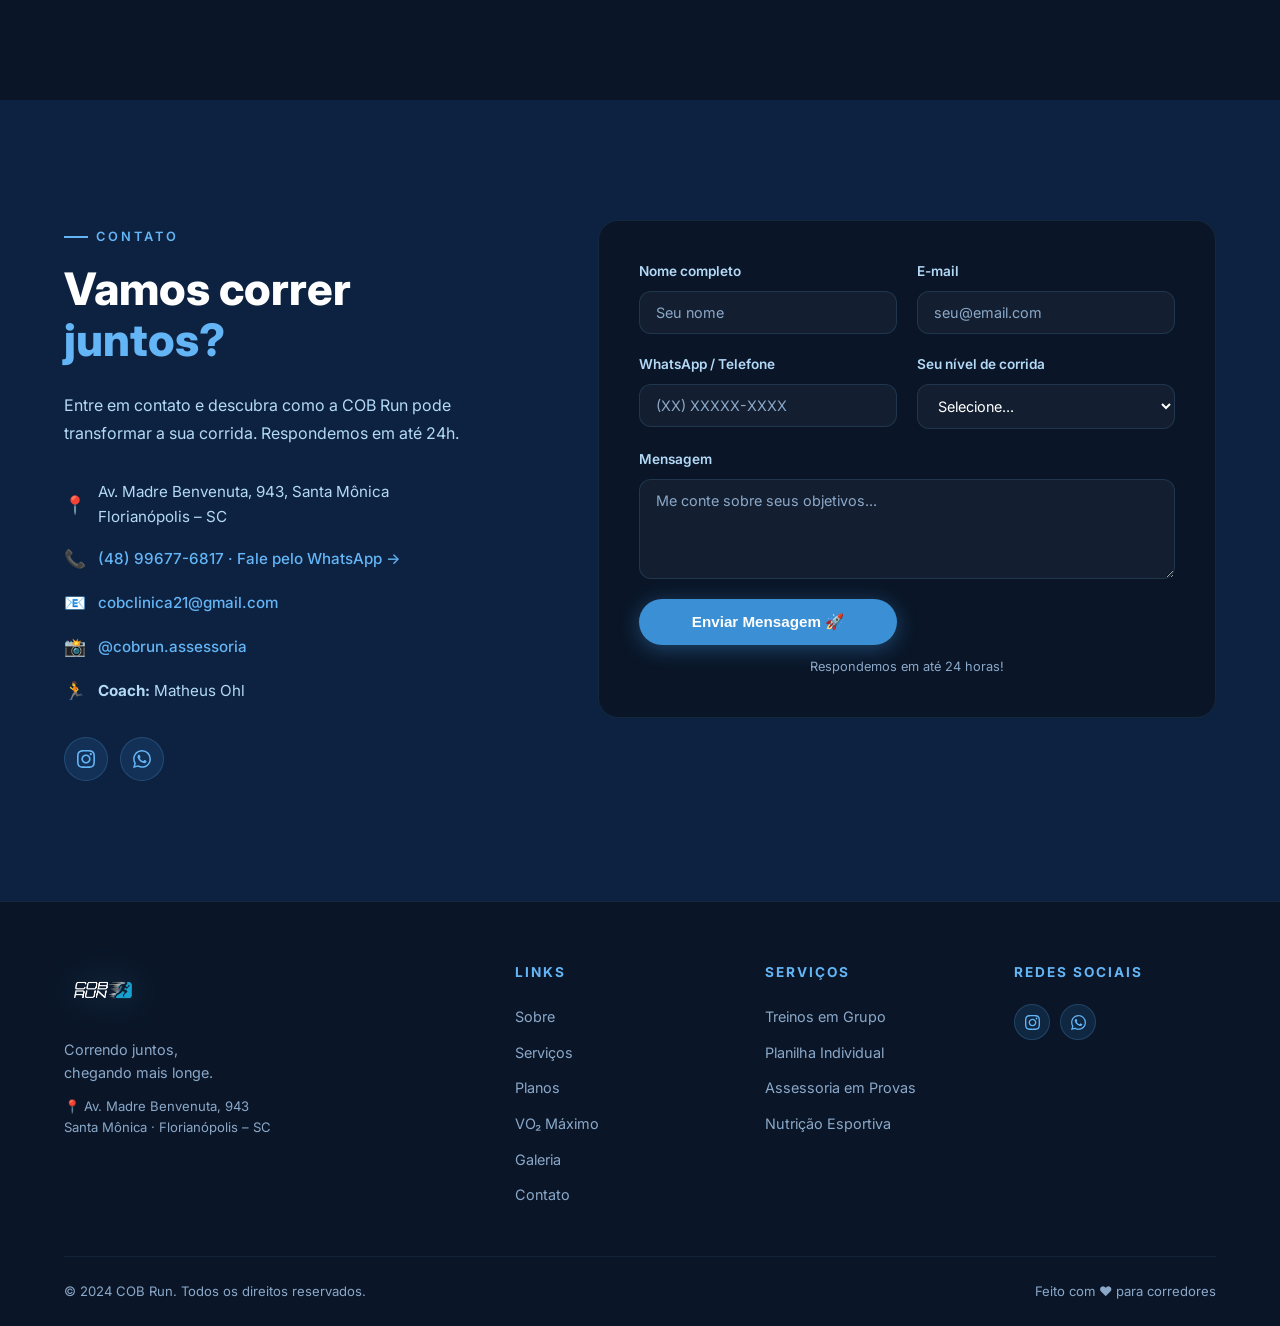
==== commit d231a77d: "corrige _next do formulário para URL absoluta e adiciona novas imagens Co-Authored-By: Claude Sonnet" ====
--- a/index.html
+++ b/index.html
@@ -401,7 +401,7 @@
           <input type="hidden" name="_subject" value="Novo contato pelo site COB Run!" />
           <input type="hidden" name="_captcha" value="false" />
           <input type="hidden" name="_template" value="table" />
-          <input type="hidden" name="_next" value="obrigado.html" />
+          <input type="hidden" name="_next" value="https://cobrun.com.br/obrigado.html" />
 
           <div class="form__group">
             <label for="nome">Nome completo</label>
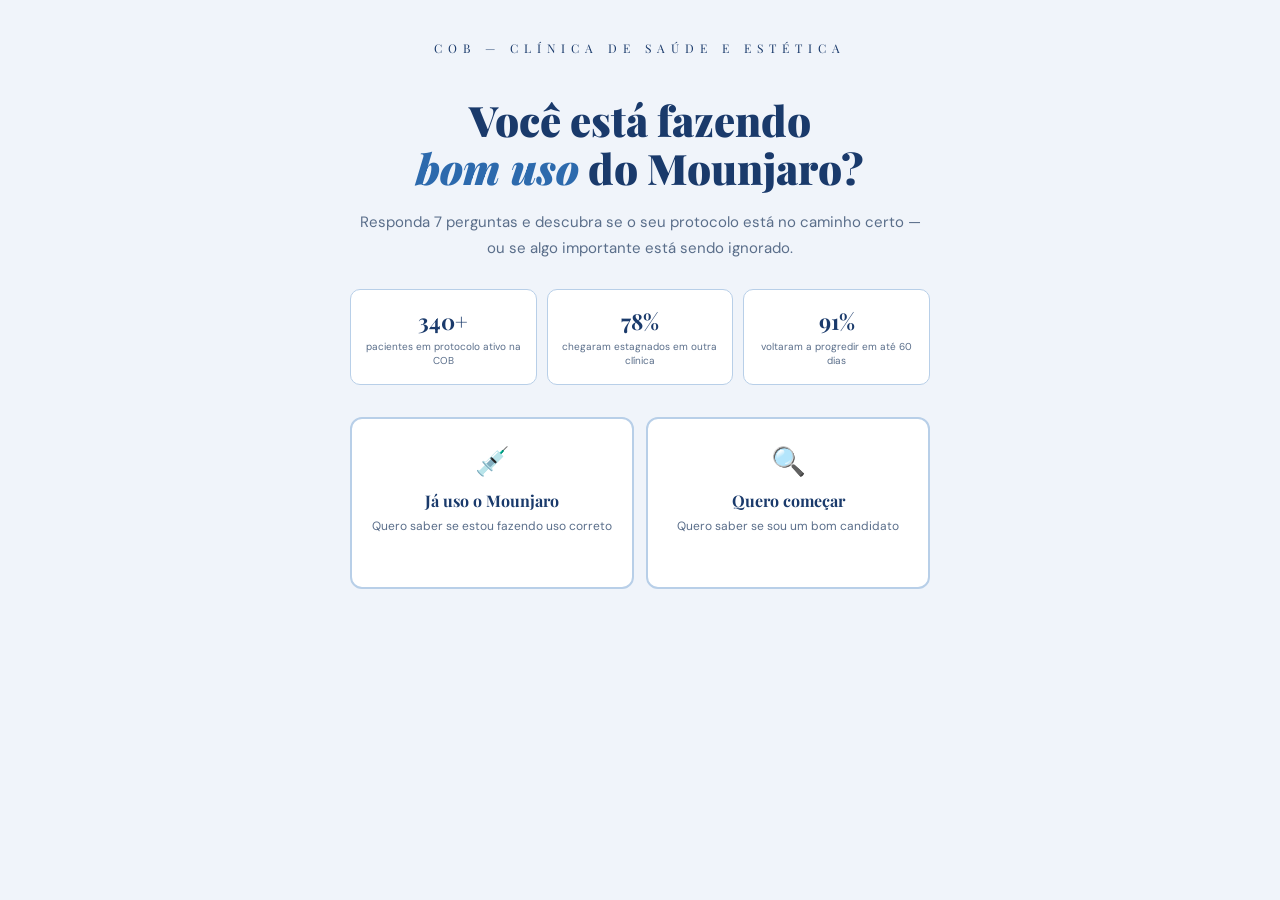
==== commit 6f2ce632: "Update index.html" ====
--- a/index.html
+++ b/index.html
@@ -1,494 +1,414 @@
 <!DOCTYPE html>
 <html lang="pt-BR">
 <head>
-  <meta charset="UTF-8" />
-  <meta name="viewport" content="width=device-width, initial-scale=1.0" />
-  <title>COB Run | Equipe de Corrida</title>
-  <link rel="preconnect" href="https://fonts.googleapis.com" />
-  <link rel="preconnect" href="https://fonts.gstatic.com" crossorigin />
-  <link href="https://fonts.googleapis.com/css2?family=Bebas+Neue&family=Inter:wght@300;400;500;600;700;800&display=swap" rel="stylesheet" />
-  <link rel="stylesheet" href="style.css" />
+<meta charset="UTF-8">
+<meta name="viewport" content="width=device-width, initial-scale=1.0">
+<title>Quiz Mounjaro — COB Clínica</title>
+<link href="https://fonts.googleapis.com/css2?family=Playfair+Display:wght@400;700;900&family=DM+Sans:wght@300;400;500&display=swap" rel="stylesheet">
+<style>
+  :root {
+    --fundo: #f0f4fa;
+    --branco: #ffffff;
+    --texto: #0f1e35;
+    --texto2: #5a6e8a;
+    --azul: #1a3a6b;
+    --azul-claro: #2d6aad;
+    --azul-bg: #e4edf8;
+    --azul-borda: #b8cfe8;
+  }
+  * { margin:0; padding:0; box-sizing:border-box; }
+  body { background:var(--fundo); color:var(--texto); font-family:'DM Sans',sans-serif; min-height:100vh; overflow-x:hidden; }
+  .header { text-align:center; padding:40px 24px 0; }
+  .logo { font-family:'Playfair Display',serif; font-size:12px; letter-spacing:6px; text-transform:uppercase; color:var(--azul); margin-bottom:40px; }
+  .container { max-width:620px; margin:0 auto; padding:0 20px 80px; }
+
+  /* INTRO */
+  .intro { text-align:center; padding-bottom:40px; }
+  .intro h1 { font-family:'Playfair Display',serif; font-size:clamp(26px,6vw,42px); font-weight:900; line-height:1.15; margin-bottom:16px; color:var(--azul); }
+  .intro h1 span { color:var(--azul-claro); font-style:italic; }
+  .intro p { font-size:15px; line-height:1.75; color:var(--texto2); margin-bottom:28px; }
+
+  .stats-strip { display:grid; grid-template-columns:repeat(3,1fr); gap:10px; margin-bottom:32px; }
+  .stat-item { background:var(--branco); border:1px solid var(--azul-borda); border-radius:10px; padding:16px 10px; text-align:center; }
+  .stat-num { font-family:'Playfair Display',serif; font-size:22px; font-weight:700; color:var(--azul); display:block; }
+  .stat-label { font-size:10px; color:var(--texto2); line-height:1.4; margin-top:4px; display:block; }
+
+  .escolha-grid { display:grid; grid-template-columns:1fr 1fr; gap:12px; }
+  .escolha-card { background:var(--branco); border:2px solid var(--azul-borda); border-radius:12px; padding:24px 16px; text-align:center; cursor:pointer; transition:all 0.25s; }
+  .escolha-card:hover { border-color:var(--azul-claro); background:var(--azul-bg); transform:translateY(-2px); box-shadow:0 4px 20px rgba(26,58,107,0.1); }
+  .escolha-card .ic { font-size:28px; margin-bottom:10px; }
+  .escolha-card h3 { font-family:'Playfair Display',serif; font-size:16px; font-weight:700; margin-bottom:6px; color:var(--azul); }
+  .escolha-card p { font-size:12px; color:var(--texto2); line-height:1.5; }
+
+  /* QUIZ */
+  .quiz-section { display:none; }
+  .quiz-section.ativo { display:block; }
+
+  .progresso { margin-bottom:32px; }
+  .prog-topo { display:flex; justify-content:space-between; align-items:center; margin-bottom:10px; }
+  .prog-label { font-size:10px; letter-spacing:3px; text-transform:uppercase; color:var(--azul); }
+  .prog-num { font-size:10px; color:var(--texto2); }
+  .barra-f { height:3px; background:var(--azul-borda); border-radius:2px; overflow:hidden; }
+  .barra-p { height:100%; background:var(--azul-claro); border-radius:2px; transition:width 0.45s ease; }
+
+  /* INTERVENCAO */
+  .interv { display:none; background:var(--azul-bg); border:1px solid var(--azul-borda); border-left:4px solid var(--azul-claro); border-radius:12px; padding:18px 22px; margin-bottom:20px; animation:fs 0.35s ease; }
+  .interv.vis { display:block; }
+  .interv-badge { font-size:10px; letter-spacing:3px; text-transform:uppercase; color:var(--azul-claro); margin-bottom:8px; font-weight:600; }
+  .interv-txt { font-size:14px; line-height:1.7; color:var(--azul); }
+  .interv-dado { margin-top:12px; background:var(--branco); border-radius:8px; padding:12px 14px; font-size:13px; color:var(--azul); font-style:italic; border:1px solid var(--azul-borda); }
+  .interv-dado strong { color:var(--azul-claro); font-style:normal; }
+
+  /* PERGUNTA */
+  .perg-wrap { opacity:0; transform:translateY(14px); transition:all 0.35s ease; }
+  .perg-wrap.vis { opacity:1; transform:translateY(0); }
+  .perg-num { font-size:10px; letter-spacing:4px; text-transform:uppercase; color:var(--azul-borda); margin-bottom:14px; }
+  .perg-txt { font-family:'Playfair Display',serif; font-size:clamp(19px,4vw,25px); font-weight:700; line-height:1.3; margin-bottom:8px; color:var(--azul); }
+  .perg-sub { font-size:13px; color:var(--texto2); margin-bottom:26px; line-height:1.65; }
+
+  .opcoes { display:flex; flex-direction:column; gap:10px; }
+  .opcao { background:var(--branco); border:1.5px solid #d8e2f0; border-radius:10px; padding:15px 17px; cursor:pointer; transition:all 0.2s; display:flex; align-items:center; gap:12px; }
+  .opcao:hover { border-color:var(--azul-claro); background:var(--azul-bg); }
+  .opcao.sel { border-color:var(--azul-claro); background:var(--azul-bg); }
+  .op-letra { width:28px; height:28px; border-radius:50%; border:1.5px solid var(--azul-borda); display:flex; align-items:center; justify-content:center; font-size:11px; color:var(--texto2); flex-shrink:0; transition:all 0.2s; }
+  .opcao.sel .op-letra { background:var(--azul-claro); border-color:var(--azul-claro); color:#fff; }
+  .op-txt { font-size:14px; color:var(--texto2); line-height:1.5; }
+  .opcao.sel .op-txt { color:var(--azul); font-weight:500; }
+
+  .btn-prox { margin-top:26px; width:100%; padding:16px; background:var(--azul); color:#fff; border:none; border-radius:10px; font-family:'DM Sans',sans-serif; font-size:14px; font-weight:500; cursor:pointer; transition:all 0.2s; display:none; }
+  .btn-prox:hover { background:var(--azul-claro); transform:translateY(-1px); box-shadow:0 4px 16px rgba(26,58,107,0.2); }
+  .btn-prox.vis { display:block; }
+
+  /* RESULTADO */
+  .resultado { display:none; }
+  .resultado.ativo { display:block; }
+
+  .res-card { border-radius:14px; padding:36px 26px; text-align:center; margin-bottom:18px; border:1.5px solid; }
+  .res-card.otimo { background:#eaf5ef; border-color:#a8d5bc; }
+  .res-card.atencao { background:#fef9ec; border-color:#e8d49a; }
+  .res-card.risco { background:#fdf0f0; border-color:#e8aaaa; }
+
+  .res-ic { font-size:40px; margin-bottom:14px; }
+  .res-badge { display:inline-block; padding:5px 14px; border-radius:20px; font-size:10px; letter-spacing:3px; text-transform:uppercase; font-weight:500; margin-bottom:16px; }
+  .otimo .res-badge { background:#c8ecd8; color:#1a6b3a; }
+  .atencao .res-badge { background:#fde8a0; color:#7a5800; }
+  .risco .res-badge { background:#f8cccc; color:#a01010; }
+
+  .res-titulo { font-family:'Playfair Display',serif; font-size:clamp(20px,4vw,28px); font-weight:900; line-height:1.2; margin-bottom:12px; color:var(--azul); }
+  .res-desc { font-size:14px; line-height:1.8; color:var(--texto2); margin-bottom:24px; }
+
+  .dado-prova { background:var(--branco); border:1px solid var(--azul-borda); border-radius:10px; padding:16px; margin-bottom:22px; }
+  .dado-num { font-family:'Playfair Display',serif; font-size:30px; font-weight:700; color:var(--azul); }
+  .dado-txt { font-size:11px; color:var(--texto2); margin-top:4px; line-height:1.5; }
+
+  .res-pontos { text-align:left; margin-bottom:24px; }
+  .ponto { display:flex; align-items:flex-start; gap:10px; padding:11px 0; border-bottom:1px solid var(--azul-borda); }
+  .ponto:last-child { border-bottom:none; }
+  .ponto-ic { font-size:14px; flex-shrink:0; margin-top:2px; }
+  .ponto-txt { font-size:13px; color:var(--texto2); line-height:1.65; }
+  .ponto-txt strong { color:var(--azul); }
+
+  .btn-wpp { display:block; width:100%; padding:17px; background:#25D366; color:#fff; border:none; border-radius:12px; font-family:'DM Sans',sans-serif; font-size:15px; font-weight:500; cursor:pointer; text-decoration:none; text-align:center; transition:all 0.2s; margin-bottom:10px; }
+  .btn-wpp:hover { background:#1fba58; transform:translateY(-1px); }
+
+  .disc { font-size:11px; color:#999; text-align:center; line-height:1.6; margin-top:12px; }
+  .div { height:1px; background:var(--azul-borda); margin:28px 0; }
+
+  .btn-rei { background:none; border:1px solid var(--azul-borda); color:var(--texto2); padding:12px 24px; border-radius:8px; cursor:pointer; font-size:12px; width:100%; transition:all 0.2s; font-family:'DM Sans',sans-serif; }
+  .btn-rei:hover { border-color:var(--azul-claro); color:var(--azul); }
+
+  @keyframes fs { from{opacity:0;transform:translateY(-8px)} to{opacity:1;transform:translateY(0)} }
+  @media(max-width:480px){ .escolha-grid{grid-template-columns:1fr} .res-card{padding:26px 16px} }
+</style>
 </head>
 <body>
-
-  <!-- NAV -->
-  <nav class="nav" id="navbar">
-    <div class="nav__container">
-      <a href="#hero" class="nav__logo">
-        <img src="img/logo.jpg" alt="COB Run" class="nav__logo-img" />
-      </a>
-      <ul class="nav__links">
-        <li><a href="#sobre">Sobre</a></li>
-        <li><a href="#servicos">Serviços</a></li>
-        <li><a href="planos.html">Planos</a></li>
-        <li><a href="vo2.html">VO₂ Máximo</a></li>
-        <li><a href="#galeria">Galeria</a></li>
-        <li><a href="https://wa.me/5548996776817?text=Olá%2C%20gostaria%20de%20saber%20mais%20informações%20sobre%20a%20COB%20Run!" target="_blank" class="nav__cta">💬 Fale Conosco</a></li>
-      </ul>
-      <button class="nav__hamburger" id="hamburger" aria-label="Menu">
-        <span></span><span></span><span></span>
-      </button>
+<div class="header"><div class="logo">COB — Clínica de Saúde e Estética</div></div>
+<div class="container">
+
+  <div class="intro" id="tela-intro">
+    <h1>Você está fazendo<br><span>bom uso</span> do Mounjaro?</h1>
+    <p>Responda 7 perguntas e descubra se o seu protocolo está no caminho certo — ou se algo importante está sendo ignorado.</p>
+    <div class="stats-strip">
+      <div class="stat-item"><span class="stat-num">340+</span><span class="stat-label">pacientes em protocolo ativo na COB</span></div>
+      <div class="stat-item"><span class="stat-num">78%</span><span class="stat-label">chegaram estagnados em outra clínica</span></div>
+      <div class="stat-item"><span class="stat-num">91%</span><span class="stat-label">voltaram a progredir em até 60 dias</span></div>
     </div>
-  </nav>
-
-  <!-- MOBILE MENU -->
-  <div class="mobile-menu" id="mobileMenu">
-    <ul>
-      <li><a href="#sobre" class="mobile-link">Sobre</a></li>
-      <li><a href="#servicos" class="mobile-link">Serviços</a></li>
-      <li><a href="planos.html" class="mobile-link">Planos</a></li>
-      <li><a href="vo2.html" class="mobile-link">VO₂ Máximo</a></li>
-      <li><a href="#galeria" class="mobile-link">Galeria</a></li>
-      <li><a href="https://wa.me/5548996776817?text=Olá%2C%20gostaria%20de%20saber%20mais%20informações%20sobre%20a%20COB%20Run!" target="_blank" class="mobile-link">💬 Fale Conosco</a></li>
-    </ul>
+    <div class="escolha-grid">
+      <div class="escolha-card" onclick="iniciar('usa')"><div class="ic">💉</div><h3>Já uso o Mounjaro</h3><p>Quero saber se estou fazendo uso correto</p></div>
+      <div class="escolha-card" onclick="iniciar('quer')"><div class="ic">🔍</div><h3>Quero começar</h3><p>Quero saber se sou um bom candidato</p></div>
+    </div>
   </div>
 
-  <!-- HERO -->
-  <section class="hero" id="hero">
-    <div class="hero__bg">
-      <img src="img/equipe no dia da maratona.jpeg" alt="" class="hero__bg-photo" />
-      <div class="hero__overlay"></div>
-      <div class="hero__lines">
-        <div class="line line--1"></div>
-        <div class="line line--2"></div>
-        <div class="line line--3"></div>
-      </div>
+  <div class="quiz-section" id="quiz-usa">
+    <div class="progresso"><div class="prog-topo"><span class="prog-label">Avaliação de protocolo</span><span class="prog-num" id="num-usa">1 de 7</span></div><div class="barra-f"><div class="barra-p" id="bar-usa" style="width:14%"></div></div></div>
+    <div class="interv" id="int-usa"></div>
+    <div id="pw-usa" class="perg-wrap"></div>
+    <button class="btn-prox" id="btn-usa" onclick="proximo('usa')">Próxima pergunta →</button>
+  </div>
+
+  <div class="quiz-section" id="quiz-quer">
+    <div class="progresso"><div class="prog-topo"><span class="prog-label">Avaliação de elegibilidade</span><span class="prog-num" id="num-quer">1 de 7</span></div><div class="barra-f"><div class="barra-p" id="bar-quer" style="width:14%"></div></div></div>
+    <div class="interv" id="int-quer"></div>
+    <div id="pw-quer" class="perg-wrap"></div>
+    <button class="btn-prox" id="btn-quer" onclick="proximo('quer')">Próxima pergunta →</button>
+  </div>
+
+  <div class="resultado" id="tela-res"></div>
+</div>
+
+<script>
+const Q = {
+  usa: [
+    { t:"Você tem acompanhamento nutricional desde que começou o Mounjaro?", s:"Não apenas médico — um nutricionista para adaptar sua alimentação ao uso da caneta.", ops:[
+      {l:"A",tx:"Sim, tenho nutricionista acompanhando ativamente",p:3},
+      {l:"B",tx:"Recebi orientações básicas, mas sem acompanhamento contínuo",p:1,iv:{tx:"Orientações genéricas não são suficientes. O Mounjaro reduz o apetite — sem nutricionista ajustando proteína e micronutrientes, você pode estar perdendo músculo sem perceber.",d:"Na COB, <strong>100% dos pacientes</strong> têm acompanhamento nutricional semanal incluído no protocolo — não como extra."}},
+      {l:"C",tx:"Não, só o médico que prescreveu",p:0,iv:{tx:"Esse é o cenário mais comum entre pacientes que travam. O médico cuida da dose — mas sem nutricionista, quem garante que você está preservando músculo?",d:"Dos <strong>78% que chegam estagnados à COB</strong>, ausência de acompanhamento nutricional é o fator mais citado."}},
+      {l:"D",tx:"Estou usando por conta própria, sem médico",p:-1,iv:{tx:"Isso precisa mudar o quanto antes. Sem supervisão médica, o Mounjaro traz riscos reais — desde desnutrição proteica até efeitos colaterais sem suporte.",d:"Na COB, antes de qualquer prescrição, o Dr. Yuri realiza avaliação completa. O medicamento é o menor componente do protocolo."}}
+    ]},
+    { t:"Como está sua ingestão de proteína durante o uso?", s:"O Mounjaro reduz o apetite — o risco é consumir proteína insuficiente e perder massa muscular.", ops:[
+      {l:"A",tx:"Tenho meta definida e monitoro diariamente",p:3},
+      {l:"B",tx:"Tento consumir proteína mas sem meta específica",p:1,iv:{tx:"\"Tentar\" não é suficiente quando o apetite está suprimido. É muito fácil chegar ao final do dia com menos de 60g de proteína — e perder músculo sem saber.",d:"Na COB, cada paciente recebe uma <strong>meta diária de proteína calculada individualmente</strong> por fase do protocolo."}},
+      {l:"C",tx:"Como pouco — a fome sumiu e não penso nisso",p:0,iv:{tx:"Esse é o erro mais comum. A supressão do apetite é o efeito desejado — mas comer pouco de tudo faz o corpo usar músculo como energia, não só gordura.",d:"Pacientes com suporte nutricional da COB têm até <strong>3x mais preservação de massa magra</strong> comparado ao uso sem acompanhamento."}},
+      {l:"D",tx:"Não sei o quanto devo consumir",p:0,iv:{tx:"Essa informação raramente é passada em consultas rápidas — mas é fundamental para o resultado do tratamento.",d:"Na COB, a orientação nutricional começa <strong>antes da primeira dose</strong>. Você sabe exatamente o que comer, quando e quanto."}}
+    ]},
+    { t:"Você faz treino de força desde que começou o Mounjaro?", s:"Sem treino de força, parte significativa do peso perdido pode ser músculo — não gordura.", ops:[
+      {l:"A",tx:"Sim, treino musculação ou funcional regularmente",p:3},
+      {l:"B",tx:"Faço algo leve, mas sem consistência",p:1,iv:{tx:"Treino leve e inconsistente não protege a massa muscular durante o déficit calórico causado pelo Mounjaro. Intensidade e regularidade importam.",d:"Na COB, o <strong>treinador trabalha em sinergia com nutricionista e médico</strong>. É um protocolo único, não três coisas separadas."}},
+      {l:"C",tx:"Não faço treino de força",p:0,iv:{tx:"Sem treino de força, até 30% do peso perdido com GLP-1 pode ser massa muscular. Isso compromete o metabolismo e aumenta o risco de efeito sanfona.",d:"<strong>Todos os pacientes da COB</strong> recebem protocolo de treino junto com o nutricional e médico."}},
+      {l:"D",tx:"Parei — me sinto sem energia para treinar",p:-1,iv:{tx:"Falta de energia durante o uso é sinal de alerta — pode indicar ingestão insuficiente, déficit de proteína ou desequilíbrio hormonal. Precisa ser investigado.",d:"Na COB, <strong>suporte 24h com a equipe</strong> significa que você não precisa esperar a próxima consulta para relatar qualquer sintoma."}}
+    ]},
+    { t:"Como você lida com a parte emocional e comportamental do emagrecimento?", s:"A caneta resolve o físico — mas padrões mentais e relação com comida precisam de atenção para o resultado durar.", ops:[
+      {l:"A",tx:"Tenho acompanhamento psicológico ou de comportamento alimentar",p:3},
+      {l:"B",tx:"Percebo que tenho padrões que sabotam meu resultado, mas não trato",p:1,iv:{tx:"Perceber é o primeiro passo — mas sem trabalhar esses padrões, eles voltam. Ansiedade alimentar e compulsão são as principais causas de reganho após o tratamento.",d:"Na COB, a <strong>psicóloga faz parte do protocolo</strong>. Não é opcional — o resultado físico depende do trabalho mental."}},
+      {l:"C",tx:"Nunca pensei nisso — achei que a caneta resolveria tudo",p:0,iv:{tx:"O Mounjaro não reprograma a relação com a comida. Sem esse trabalho, as chances de reganho após o tratamento são altas.",d:"Pacientes da COB com acompanhamento psicológico têm taxa de manutenção do resultado <strong>2x maior no primeiro ano</strong> após o tratamento."}},
+      {l:"D",tx:"Não acredito que a parte emocional interfere no físico",p:0,iv:{tx:"A conexão é real e documentada. Cortisol elevado por estresse crônico, por exemplo, favorece acúmulo de gordura abdominal mesmo com dieta adequada.",d:"A <strong>psicóloga da COB</strong> trabalha especificamente com comportamento alimentar e reprogramação de padrões — foco no resultado, não terapia geral."}}
+    ]},
+    { t:"Com que frequência você tem contato com o médico que prescreveu?", s:"Ajuste de dose, manejo de efeitos colaterais e avaliação de evolução são críticos para resultado e segurança.", ops:[
+      {l:"A",tx:"Consultas regulares com ajuste conforme evolução",p:3},
+      {l:"B",tx:"Tenho contato quando sinto algo diferente",p:1,iv:{tx:"Esperar sentir algo não é ideal — muitos ajustes importantes de dose são feitos proativamente, baseados em evolução, não apenas em sintomas.",d:"Na COB, o <strong>Dr. Yuri revisa cada protocolo mensalmente</strong> no mínimo, com check-ins da equipe toda semana."}},
+      {l:"C",tx:"Raramente — peguei a prescrição e sigo sozinho",p:0,iv:{tx:"A dose ideal do Mounjaro é individualizada e muda ao longo do tratamento. Ficar na mesma dose sem revisão é um dos principais motivos de estagnação.",d:"Na COB, <strong>nenhum paciente fica mais de 30 dias sem contato com a equipe médica</strong>. O suporte é parte do tratamento."}},
+      {l:"D",tx:"Não tenho médico acompanhando",p:-1,iv:{tx:"Urgente. O Mounjaro sem supervisão médica é arriscado — a dose precisa ser ajustada, os efeitos colaterais precisam ser manejados.",d:"A COB oferece <strong>avaliação inicial para pacientes em uso sem acompanhamento</strong> adequado. Fale com a equipe."}}
+    ]},
+    { t:"Como você avalia seu resultado até agora?", s:"Seja honesto — isso ajuda a identificar onde está o travamento.", ops:[
+      {l:"A",tx:"Excelente — perco peso consistentemente e me sinto bem",p:3},
+      {l:"B",tx:"Bom no início, mas travou nos últimos meses",p:1,iv:{tx:"Platô é o sinal mais claro de que algo precisa ser ajustado — dose, alimentação, treino ou hormônios. Não é o corpo resistindo à caneta.",d:"Dos pacientes que chegam à COB em platô, <strong>91% voltam a progredir em até 60 dias</strong> com o protocolo revisado."}},
+      {l:"C",tx:"Resultado abaixo do esperado desde o começo",p:0,iv:{tx:"Resultado fraco desde o início quase sempre indica fator subjacente — desregulação hormonal é o mais comum, especialmente após os 35 anos.",d:"Na COB, a avaliação inclui <strong>painel hormonal completo</strong>. Em muitos casos, a reposição hormonal em paralelo é o que destrava o resultado."}},
+      {l:"D",tx:"Perco peso mas me sinto fraco e sem energia",p:0,iv:{tx:"Perder peso sentindo-se mal não é resultado — é sinal de protocolo desequilibrado. Fraqueza indica perda de músculo ou ingestão inadequada de nutrientes.",d:"Na COB, o bem-estar é monitorado junto com o resultado. <strong>Sentir-se bem durante o processo</strong> é parte do protocolo."}}
+    ]},
+    { t:"Você monitora sua composição corporal além do peso na balança?", s:"O peso pode cair e o resultado ainda ser ruim — se for músculo indo embora junto com a gordura.", ops:[
+      {l:"A",tx:"Sim, faço bioimpedância ou DEXA periodicamente",p:3},
+      {l:"B",tx:"Acompanho só pelo peso e pelo espelho",p:1,iv:{tx:"A balança engana. É possível perder 8kg em 2 meses — sendo 5kg de músculo. O resultado parece bom no número, mas é péssimo para o metabolismo.",d:"Na COB, a <strong>bioimpedância está incluída no acompanhamento</strong>. Monitoramos músculo, gordura, hidratação e metabolismo basal."}},
+      {l:"C",tx:"Não monitoro",p:0,iv:{tx:"Sem monitorar composição corporal, você está voando às cegas. Não tem como saber se está perdendo o que deve perder.",d:"<strong>Avaliação de composição corporal mensal</strong> está incluída em todos os protocolos da COB."}},
+      {l:"D",tx:"Não sabia que isso era importante",p:0,iv:{tx:"É uma das informações mais importantes do tratamento — e raramente é passada em consultas convencionais.",d:"Na COB, desde a primeira consulta, você entende exatamente <strong>o que está sendo monitorado e por quê</strong>."}}
+    ]}
+  ],
+  quer: [
+    { t:"Há quanto tempo você tenta emagrecer sem resultado duradouro?", s:"Isso ajuda a entender se existe uma causa subjacente que precisa ser investigada antes de qualquer medicação.", ops:[
+      {l:"A",tx:"Menos de 6 meses — é algo recente",p:1},
+      {l:"B",tx:"Entre 6 meses e 2 anos",p:2},
+      {l:"C",tx:"Mais de 2 anos tentando",p:3,iv:{tx:"Mais de 2 anos sem resultado duradouro é sinal claro de que existe algo além de dieta e disciplina. Causas hormonais, metabólicas ou comportamentais precisam ser investigadas.",d:"Na COB, a avaliação inicial mapeia <strong>todas as possíveis causas subjacentes</strong> antes de qualquer prescrição."}},
+      {l:"D",tx:"A vida toda — perco e recupero sempre",p:3,iv:{tx:"Ciclos repetidos indicam que o tratamento anterior nunca foi completo — resolveu o sintoma, não a causa.",d:"<strong>78% dos nossos pacientes</strong> chegaram com histórico de efeito sanfona. Com o protocolo completo da COB, manutenção em 12 meses é de 87%."}}
+    ]},
+    { t:"Você já investigou se seus hormônios estão equilibrados?", s:"Hormônios desregulados são a causa mais ignorada de resistência ao emagrecimento após os 35 anos.", ops:[
+      {l:"A",tx:"Sim, fiz exames recentes e estão normais",p:2},
+      {l:"B",tx:"Fiz exames mas nunca discuti com especialista integrativo",p:1,iv:{tx:"Exames \"normais\" no laudo nem sempre significam hormônios ótimos. Médicos integrativistas avaliam faixas de otimização — não apenas normalidade.",d:"O Dr. Yuri já identificou desregulação em <strong>pacientes com exames dentro do normal</strong> pela medicina convencional."}},
+      {l:"C",tx:"Nunca investiguei",p:0,iv:{tx:"Antes de começar qualquer protocolo com caneta, investigar os hormônios é fundamental. Tireoide, testosterona, cortisol e insulina são os principais suspeitos.",d:"Na COB, a avaliação inclui <strong>painel hormonal completo</strong>. Em muitos casos, a reposição hormonal é o que destrava o resultado."}},
+      {l:"D",tx:"Tenho sintomas (cansaço, sono ruim, irritabilidade) mas não investiguei",p:0,iv:{tx:"Esses sintomas juntos são sinal clássico de desregulação hormonal — especialmente após os 35-40 anos. Tratar o emagrecimento sem investigar isso é atacar o sintoma.",d:"O <strong>Dr. Yuri Bortolotti</strong> é especialista em medicina integrativa e reposição hormonal. A avaliação começa pelos sintomas, não só pelos exames."}}
+    ]},
+    { t:"Qual seria seu acompanhamento durante o uso do Mounjaro?", s:"Esse é o fator que mais determina o resultado — e a segurança — do tratamento.", ops:[
+      {l:"A",tx:"Médico + nutricionista + treinador + psicólogo",p:3},
+      {l:"B",tx:"Médico + nutricionista",p:2,iv:{tx:"Já é muito mais do que a maioria. Mas treino e suporte comportamental fazem diferença real na manutenção — especialmente após o término do protocolo.",d:"Na COB, todos os quatro pilares estão incluídos no mesmo protocolo: <strong>médico, nutricionista, treinador e psicóloga</strong>."}},
+      {l:"C",tx:"Só o médico que vai prescrever",p:1,iv:{tx:"O médico é indispensável — mas não é suficiente. Sem nutricionista, você perde músculo. Sem treino, o metabolismo cai. Sem suporte comportamental, o padrão alimentar volta.",d:"Na COB, o protocolo tem <strong>4 especialistas trabalhando juntos</strong>. A equipe inteira constrói o plano."}},
+      {l:"D",tx:"Ainda não pensei nisso",p:0,iv:{tx:"Pensar no acompanhamento antes de começar é exatamente o que diferencia quem mantém o resultado de quem reganha tudo.",d:"Na COB, você não monta sua própria equipe. <strong>Médico, nutricionista, treinador e psicóloga</strong> já estão no mesmo protocolo."}}
+    ]},
+    { t:"Como você lida com a relação emocional com a comida?", s:"A caneta suprime o apetite físico — mas não reprograma padrões emocionais de alimentação.", ops:[
+      {l:"A",tx:"Tenho uma relação saudável — como por fome, não por emoção",p:3},
+      {l:"B",tx:"Às vezes como por ansiedade ou estresse, mas consigo controlar",p:2,iv:{tx:"\"Às vezes\" pode virar \"sempre\" em momentos de pressão — e é aí que o resultado regride. Trabalhar isso preventivamente é muito mais eficaz.",d:"A <strong>psicóloga da COB</strong> trabalha especificamente com comportamento alimentar. Foco no padrão que interfere no resultado — não terapia geral."}},
+      {l:"C",tx:"Como por ansiedade, tédio ou emoções com frequência",p:1,iv:{tx:"Isso é mais comum do que parece — e é uma das causas mais subestimadas de insucesso a longo prazo. O Mounjaro ajuda no curto prazo, mas não reprograma esse padrão.",d:"Na COB, <strong>100% dos pacientes passam por avaliação comportamental</strong> antes do início. A psicóloga identifica os gatilhos e trabalha em paralelo."}},
+      {l:"D",tx:"Não sei distinguir fome física de fome emocional",p:0,iv:{tx:"Não saber essa diferença é muito mais comum do que parece — e é exatamente o que a psicóloga do protocolo trabalha nas primeiras semanas.",d:"Na COB, o <strong>trabalho psicológico começa junto com o protocolo médico e nutricional</strong>. Você não precisa resolver isso sozinho antes de começar."}}
+    ]},
+    { t:"Você pratica ou pretende praticar treino de força durante o tratamento?", s:"Sem treino de força, parte do peso perdido pode ser músculo — não gordura.", ops:[
+      {l:"A",tx:"Sim, já treino musculação ou funcional regularmente",p:3},
+      {l:"B",tx:"Pretendo incluir quando começar",p:2,iv:{tx:"Boa intenção — mas \"quando começar\" costuma virar \"quando tiver tempo\". Estruturar antes é o que faz a diferença.",d:"Na COB, o <strong>protocolo de treino começa junto com o nutricional e médico</strong>. O treinador recebe seu histórico e monta um programa real."}},
+      {l:"C",tx:"Não tenho costume de treinar",p:1,iv:{tx:"Não precisa ser atleta. Exercícios de resistência simples, 2-3x por semana, já são suficientes para proteger a massa muscular durante o uso da caneta.",d:"Na COB, o <strong>treinador adapta o protocolo à sua realidade</strong> — seja iniciante, com limitações ou sem tempo."}},
+      {l:"D",tx:"Tenho limitações físicas que dificultam treinar",p:1,iv:{tx:"Limitações físicas não impedem o treino — elas mudam o tipo de treino. Um treinador especializado adapta o protocolo para a sua condição.",d:"Na COB, avaliamos cada caso individualmente. <strong>Pacientes com limitações ortopédicas ou cardíacas</strong> recebem protocolos adaptados com segurança."}}
+    ]},
+    { t:"Qual é sua principal motivação para considerar o Mounjaro?", s:"Não existe resposta errada — isso nos ajuda a entender o que importa mais para você.", ops:[
+      {l:"A",tx:"Saúde e qualidade de vida a longo prazo",p:3},
+      {l:"B",tx:"Perder peso para me sentir melhor no dia a dia",p:2},
+      {l:"C",tx:"Quero resultado rápido para uma situação específica",p:1,iv:{tx:"Resultado rápido é possível com o protocolo certo — mas sem estrutura, o peso volta igual ou pior. O Mounjaro funciona melhor como início de mudança, não como atalho.",d:"Na COB, mesmo pacientes com objetivo de curto prazo recebem <strong>protocolo de manutenção desde o início</strong>."}},
+      {l:"D",tx:"Um médico sugeriu e estou avaliando",p:2}
+    ]},
+    { t:"Como você descreveria seu estilo de vida atual?", s:"Honestidade aqui é fundamental para uma avaliação precisa do ponto de partida.", ops:[
+      {l:"A",tx:"Alimentação razoável e alguma atividade física",p:3},
+      {l:"B",tx:"Alimentação variada, sem rotina de exercícios",p:2,iv:{tx:"Ponto de partida muito trabalhável. O foco inicial será estruturar a alimentação e iniciar o movimento — antes de qualquer medicação.",d:"Na COB, o protocolo é <strong>progressivo e respeitoso com seu ponto de partida</strong>. Ninguém é cobrado por começar do zero."}},
+      {l:"C",tx:"Sedentário e com alimentação desregulada",p:1,iv:{tx:"Esse é o cenário que mais se beneficia de uma abordagem completa. Começar pelo Mounjaro sem estruturar a base alimentar e de movimento é construir sobre areia.",d:"Na COB, pacientes nesse perfil têm <strong>plano de transição estruturado</strong> — não é \"do zero pra tudo\", é um protocolo com etapas claras."}},
+      {l:"D",tx:"Faço dieta há anos mas nunca mantenho",p:2,iv:{tx:"Não conseguir manter não é falta de força de vontade — é falta de suporte certo. Dietas restritivas sem acompanhamento comportamental raramente sustentam resultado.",d:"Na COB, a <strong>psicóloga trabalha especificamente o padrão de \"dieta e abandono\"</strong>. O objetivo é que você nunca mais precise fazer dieta da forma que fez até hoje."}}
+    ]}
+  ]
+};
+
+let tipo='', atual=0, pts=0, selIdx=null, selPts=null;
+
+function iniciar(t){
+  tipo=t; atual=0; pts=0; selIdx=null; selPts=null;
+  document.getElementById('tela-intro').style.display='none';
+  document.getElementById('quiz-'+t).classList.add('ativo');
+  render();
+}
+
+function render(){
+  const pergs=Q[tipo], p=pergs[atual], tot=pergs.length;
+  const pw='pw-'+tipo, bar='bar-'+tipo, num='num-'+tipo, btn='btn-'+tipo, iv='int-'+tipo;
+  document.getElementById(bar).style.width=((atual+1)/tot*100)+'%';
+  document.getElementById(num).textContent=(atual+1)+' de '+tot;
+  document.getElementById(btn).classList.remove('vis');
+  const ivEl=document.getElementById(iv);
+  ivEl.classList.remove('vis'); ivEl.innerHTML='';
+  selIdx=null; selPts=null;
+  const w=document.getElementById(pw);
+  w.classList.remove('vis');
+  w.innerHTML=`
+    <div class="perg-num">Pergunta ${atual+1}</div>
+    <div class="perg-txt">${p.t}</div>
+    <div class="perg-sub">${p.s}</div>
+    <div class="opcoes">${p.ops.map((op,i)=>`
+      <div class="opcao" onclick="sel(this,${op.p},${i})">
+        <div class="op-letra">${op.l}</div>
+        <div class="op-txt">${op.tx}</div>
+      </div>`).join('')}
+    </div>`;
+  requestAnimationFrame(()=>requestAnimationFrame(()=>w.classList.add('vis')));
+}
+
+function sel(el,p,i){
+  document.querySelectorAll('#quiz-'+tipo+' .opcao').forEach(o=>o.classList.remove('sel'));
+  el.classList.add('sel');
+  selIdx=i; selPts=p;
+  const op=Q[tipo][atual].ops[i];
+  const ivEl=document.getElementById('int-'+tipo);
+  if(op.iv){
+    ivEl.innerHTML=`<div class="interv-badge">💡 Sabia que na COB...</div><div class="interv-txt">${op.iv.tx}</div>${op.iv.d?`<div class="interv-dado">${op.iv.d}</div>`:''}`;
+    ivEl.classList.add('vis');
+  } else {
+    ivEl.classList.remove('vis'); ivEl.innerHTML='';
+  }
+  document.getElementById('btn-'+tipo).classList.add('vis');
+}
+
+function proximo(t){
+  if(selIdx===null) return;
+  pts+=selPts; atual++;
+  if(atual<Q[t].length) render();
+  else mostrarRes();
+}
+
+function mostrarRes(){
+  document.getElementById('quiz-'+tipo).classList.remove('ativo');
+  const tela=document.getElementById('tela-res');
+  tela.classList.add('ativo');
+  tela.innerHTML=gerarRes();
+}
+
+function gerarRes(){
+  const max=21, pct=pts/max;
+  let nv,badge,ic,tit,desc,pontos,dnum,dtxt,msg;
+
+  if(tipo==='usa'){
+    if(pct>=0.70){
+      nv='otimo';badge='✅ Protocolo bem estruturado';ic='🏆';
+      tit='Você está no caminho certo';
+      desc='Seu protocolo tem os pilares fundamentais para um resultado seguro e sustentável.';
+      dnum='91%';dtxt='dos pacientes COB com protocolo completo mantêm o resultado no primeiro ano';
+      pontos=[
+        {i:'✅',t:'<strong>Continue o acompanhamento nutricional</strong> — é o que diferencia quem mantém de quem regride.'},
+        {i:'✅',t:'<strong>Monitore composição corporal</strong> regularmente, não só peso.'},
+        {i:'💡',t:'Uma revisão com equipe completa pode identificar oportunidades que você ainda não percebeu.'}
+      ];
+      msg='Olá! Fiz o quiz do Mounjaro e meu resultado foi "Protocolo bem estruturado". Gostaria de agendar uma revisão com a equipe da COB.';
+    } else if(pct>=0.40){
+      nv='atencao';badge='⚠️ Lacunas identificadas';ic='🔍';
+      tit='Seu protocolo tem pontos críticos em aberto';
+      desc='Você está usando o Mounjaro, mas elementos essenciais estão faltando. Isso pode explicar resultado abaixo do esperado.';
+      dnum='78%';dtxt='dos pacientes em platô que chegam à COB voltam a progredir em até 60 dias';
+      pontos=[
+        {i:'⚠️',t:'<strong>Sem nutrição adequada</strong>, a caneta pode causar perda de músculo — comprometendo o metabolismo a longo prazo.'},
+        {i:'⚠️',t:'<strong>Suporte comportamental e de treino</strong> separam resultado temporário de resultado permanente.'},
+        {i:'💡',t:'O protocolo da COB inclui médico, nutricionista, treinador e psicóloga — em um único plano.'}
+      ];
+      msg='Olá! Fiz o quiz do Mounjaro e identifiquei lacunas no meu protocolo. Gostaria de entender como a COB pode ajudar.';
+    } else {
+      nv='risco';badge='🚨 Atenção urgente';ic='🚨';
+      tit='Seu uso atual pode estar te prejudicando';
+      desc='O protocolo atual tem lacunas sérias. Isso não significa que o Mounjaro não funciona para você — significa que você precisa de suporte real.';
+      dnum='340+';dtxt='pacientes em protocolo ativo na COB — nenhum sem acompanhamento médico e nutricional';
+      pontos=[
+        {i:'🚨',t:'<strong>Sem supervisão médica</strong>, os riscos superam os benefícios.'},
+        {i:'🚨',t:'<strong>Perda de músculo silenciosa</strong> pode estar comprometendo seu metabolismo permanentemente.'},
+        {i:'💡',t:'Nossa equipe avalia o que está acontecendo e reestrutura o protocolo com segurança.'}
+      ];
+      msg='Olá! Fiz o quiz do Mounjaro e meu resultado indicou riscos sérios no protocolo atual. Preciso de ajuda urgente.';
+    }
+  } else {
+    if(pct>=0.70){
+      nv='otimo';badge='✅ Perfil favorável';ic='⭐';
+      tit='Você tem um perfil muito favorável para o tratamento';
+      desc='Com base nas suas respostas, você tem a mentalidade e a estrutura certa para fazer bom uso do Mounjaro e manter o resultado.';
+      dnum='91%';dtxt='de pacientes com perfil favorável e protocolo completo mantêm o resultado em 12 meses';
+      pontos=[
+        {i:'✅',t:'<strong>Motivação de longo prazo</strong> — você busca resultado real, não atalho.'},
+        {i:'✅',t:'<strong>Consciência sobre o protocolo</strong> — você entende que a caneta funciona dentro de um contexto de cuidado.'},
+        {i:'💡',t:'O próximo passo é uma avaliação médica completa para confirmar a indicação e montar o protocolo certo.'}
+      ];
+      msg='Olá! Fiz o quiz e meu resultado foi "Perfil favorável" para o Mounjaro. Gostaria de agendar uma avaliação na COB.';
+    } else if(pct>=0.40){
+      nv='atencao';badge='⚠️ Avaliação necessária';ic='🔍';
+      tit='Você pode se beneficiar — mas precisa de avaliação antes';
+      desc='Algumas respostas indicam fatores que precisam ser investigados antes de iniciar o Mounjaro. Começar sem essa base pode comprometer o resultado.';
+      dnum='78%';dtxt='dos pacientes têm causa hormonal ou comportamental não investigada ao chegar na COB';
+      pontos=[
+        {i:'⚠️',t:'<strong>Hormônios não investigados</strong> podem ser a causa principal da resistência ao emagrecimento.'},
+        {i:'⚠️',t:'<strong>Padrão comportamental com comida</strong> precisa de atenção antes ou junto com o tratamento.'},
+        {i:'💡',t:'A avaliação completa vai identificar o que precisa ser ajustado e se o Mounjaro é a melhor opção agora.'}
+      ];
+      msg='Olá! Fiz o quiz e meu resultado indica que preciso de avaliação antes de começar o Mounjaro. Gostaria de agendar.';
+    } else {
+      nv='risco';badge='🚨 Base necessária primeiro';ic='🩺';
+      tit='Antes do Mounjaro, você precisa de uma avaliação completa';
+      desc='Existem fatores importantes não investigados que podem estar por trás da dificuldade de emagrecer. Começar com a caneta sem essa base pode não resolver o problema.';
+      dnum='340+';dtxt='pacientes atendidos na COB — todos com avaliação completa antes de qualquer prescrição';
+      pontos=[
+        {i:'🚨',t:'<strong>Causa subjacente não investigada</strong> — hormonal, metabólica ou comportamental.'},
+        {i:'🚨',t:'<strong>Sem estrutura de suporte</strong>, o resultado da caneta tende a ser temporário.'},
+        {i:'💡',t:'Nossa equipe investiga as causas reais e monta o protocolo certo — com ou sem Mounjaro.'}
+      ];
+      msg='Olá! Fiz o quiz do Mounjaro e identificaram fatores que precisam ser investigados. Gostaria de agendar uma avaliação na COB.';
+    }
+  }
+
+  const wpp=`https://wa.me/5548999999999?text=${encodeURIComponent(msg)}`;
+  return `
+    <div class="res-card ${nv}">
+      <div class="res-ic">${ic}</div>
+      <div class="res-badge">${badge}</div>
+      <div class="res-titulo">${tit}</div>
+      <div class="res-desc">${desc}</div>
+      <div class="dado-prova"><div class="dado-num">${dnum}</div><div class="dado-txt">${dtxt}</div></div>
+      <div class="res-pontos">${pontos.map(p=>`<div class="ponto"><span class="ponto-ic">${p.i}</span><span class="ponto-txt">${p.t}</span></div>`).join('')}</div>
     </div>
-    <div class="hero__content">
-      <div class="hero__logo-wrap reveal">
-        <img src="img/logo.jpg" alt="COB Run" class="hero__logo-img" />
-      </div>
-      <p class="hero__subtitle reveal">
-        Superamos limites juntos. Treinamento de alto desempenho,<br/>
-        comunidade apaixonada e resultados reais.
-      </p>
-      <div class="hero__actions reveal">
-        <a href="https://wa.me/5548996776817?text=Olá%2C%20gostaria%20de%20saber%20mais%20informações%20sobre%20a%20COB%20Run!" target="_blank" class="btn btn--primary">💬 Quero Fazer Parte</a>
-        <a href="https://wa.me/5548996776817?text=Olá%2C%20gostaria%20de%20saber%20mais%20informações%20sobre%20a%20COB%20Run!" target="_blank" class="btn btn--outline">Fale com a Gente</a>
-      </div>
-      <div class="hero__stats reveal">
-        <div class="hero__stat">
-          <span class="hero__stat-num">100+</span>
-          <span class="hero__stat-label">Atletas</span>
-        </div>
-        <div class="hero__stat-divider"></div>
-        <div class="hero__stat">
-          <span class="hero__stat-num">25+</span>
-          <span class="hero__stat-label">Corridas</span>
-        </div>
-        <div class="hero__stat-divider"></div>
-        <div class="hero__stat">
-          <span class="hero__stat-num">24h</span>
-          <span class="hero__stat-label">Suporte</span>
-        </div>
-      </div>
-    </div>
-    <a href="#sobre" class="hero__scroll" aria-label="Rolar para baixo">
-      <div class="hero__scroll-icon"></div>
-    </a>
-  </section>
-
-  <!-- SOBRE -->
-  <section class="sobre" id="sobre">
-    <div class="container">
-      <div class="sobre__grid">
-        <div class="sobre__visual reveal">
-          <div class="sobre__img-wrap" id="sobreSlideshow">
-            <img src="img/IMG_9851.JPG"                  alt="COB Run" class="sobre__slide sobre__slide--active" />
-            <img src="img/equipe no dia da maratona.jpeg" alt="COB Run" class="sobre__slide" />
-            <img src="img/equipe .jpeg"                   alt="COB Run" class="sobre__slide" />
-            <img src="img/HHA25TRE3011.jpg"               alt="COB Run" class="sobre__slide" />
-            <img src="img/PAVI12886622707430.jpg"         alt="COB Run" class="sobre__slide" />
-            <img src="img/RFAO194840225011189.jpg"        alt="COB Run" class="sobre__slide" />
-          </div>
-          <div class="sobre__badge reveal">
-            <span class="sobre__badge-icon">🏅</span>
-            <div>
-              <strong>+100</strong>
-              <span>Pódios conquistados</span>
-            </div>
-          </div>
-        </div>
-
-        <div class="sobre__text reveal">
-          <p class="section-tag">Quem somos</p>
-          <h2 class="section-title">Uma equipe feita<br/>de <span>paixão e suor</span></h2>
-          <p class="sobre__desc">
-            A COB Run nasceu da vontade de unir pessoas que amam correr. Somos mais do que uma equipe — somos uma família que se apoia em cada quilômetro, desde a primeira passada até a linha de chegada.
-          </p>
-          <p class="sobre__desc">
-            Com treinadores especializados e um método próprio de desenvolvimento, levamos cada atleta ao seu máximo potencial, independente do nível — iniciante ou veterano.
-          </p>
-          <div class="sobre__coach">
-            <img src="img/matheus ohl coach.jpeg" alt="Coach Matheus Ohl" class="sobre__coach-photo" />
-            <div class="sobre__coach-info">
-              <strong>Coach Matheus Ohl</strong>
-              <span>Treinador responsável da COB Run</span>
-            </div>
-          </div>
-          <ul class="sobre__list">
-            <li>
-              <span class="sobre__list-icon">✓</span>
-              Treinos personalizados por nível
-            </li>
-            <li>
-              <span class="sobre__list-icon">✓</span>
-              Assessoria nutricional e de performance
-            </li>
-            <li>
-              <span class="sobre__list-icon">✓</span>
-              Comunidade ativa e acolhedora
-            </li>
-            <li>
-              <span class="sobre__list-icon">✓</span>
-              Calendário completo de competições
-            </li>
-          </ul>
-        </div>
-      </div>
-    </div>
-  </section>
-
-  <!-- SERVIÇOS -->
-  <section class="servicos" id="servicos">
-    <div class="container">
-      <div class="section-header reveal">
-        <p class="section-tag">O que oferecemos</p>
-        <h2 class="section-title">Tudo para sua <span>evolução</span></h2>
-      </div>
-      <div class="servicos__layout">
-
-        <!-- Treinos em grupo — card principal destacado -->
-        <div class="servicos__main reveal">
-          <div class="card card--main">
-            <div class="card__icon">🏃</div>
-            <h3 class="card__title">Treinos em Grupo</h3>
-            <p class="card__desc">Sessões presenciais com atletas de todos os níveis, guiadas pelo Coach Matheus Ohl. Energia coletiva que faz você ir além.</p>
-            <ul class="card__schedule">
-              <li><span class="card__day">Terça</span> Beira-Mar Norte</li>
-              <li><span class="card__day">Quinta</span> Pista de Coqueiros</li>
-              <li><span class="card__day">Sábado</span> Beira-Mar Norte</li>
-            </ul>
-          </div>
-        </div>
-
-        <!-- Demais serviços — grid compacto -->
-        <div class="servicos__extras">
-          <div class="servico-item reveal">
-            <span class="servico-item__icon">📊</span>
-            <div>
-              <h4>Planilha Individual</h4>
-              <p>100% personalizada para seu objetivo e condicionamento atual</p>
-            </div>
-          </div>
-          <div class="servico-item reveal">
-            <span class="servico-item__icon">🏅</span>
-            <div>
-              <h4>Assessoria em Provas</h4>
-              <p>Estratégia, pace e suporte da equipe no dia da corrida</p>
-            </div>
-          </div>
-          <div class="servico-item reveal">
-            <span class="servico-item__icon">💪</span>
-            <div>
-              <h4>Fortalecimento</h4>
-              <p>Previna lesões e potencialize sua performance</p>
-            </div>
-          </div>
-          <div class="servico-item reveal">
-            <span class="servico-item__icon">🥗</span>
-            <div>
-              <h4>Nutrição Esportiva</h4>
-              <p>Alimente-se certo para render mais e recuperar melhor</p>
-            </div>
-          </div>
-          <div class="servico-item reveal">
-            <span class="servico-item__icon">📱</span>
-            <div>
-              <h4>Training Peaks</h4>
-              <p>Métricas, cargas e progresso em tempo real com o coach</p>
-            </div>
-          </div>
-          <div class="servico-item servico-item--highlight reveal">
-            <span class="servico-item__icon">🫁</span>
-            <div>
-              <h4>Teste de VO₂ Máximo <span class="servico-item__tag">Clínica COB</span></h4>
-              <p>Análise científica da sua capacidade aeróbica individual</p>
-              <a href="vo2.html" class="servico-item__link">Saiba mais →</a>
-            </div>
-          </div>
-        </div>
-      </div>
-      <div class="servicos__cta reveal">
-        <a href="https://wa.me/5548996776817?text=Olá%2C%20gostaria%20de%20saber%20mais%20informações%20sobre%20a%20COB%20Run!" target="_blank" class="btn btn--primary servicos__wa-btn">
-          <svg width="20" height="20" viewBox="0 0 24 24" fill="currentColor"><path d="M17.472 14.382c-.297-.149-1.758-.867-2.03-.967-.273-.099-.471-.148-.67.15-.197.297-.767.966-.94 1.164-.173.199-.347.223-.644.075-.297-.15-1.255-.463-2.39-1.475-.883-.788-1.48-1.761-1.653-2.059-.173-.297-.018-.458.13-.606.134-.133.298-.347.446-.52.149-.174.198-.298.298-.497.099-.198.05-.371-.025-.52-.075-.149-.669-1.612-.916-2.207-.242-.579-.487-.5-.669-.51-.173-.008-.371-.01-.57-.01-.198 0-.52.074-.792.372-.272.297-1.04 1.016-1.04 2.479 0 1.462 1.065 2.875 1.213 3.074.149.198 2.096 3.2 5.077 4.487.709.306 1.262.489 1.694.625.712.227 1.36.195 1.871.118.571-.085 1.758-.719 2.006-1.413.248-.694.248-1.289.173-1.413-.074-.124-.272-.198-.57-.347m-5.421 7.403h-.004a9.87 9.87 0 01-5.031-1.378l-.361-.214-3.741.982.998-3.648-.235-.374a9.86 9.86 0 01-1.51-5.26c.001-5.45 4.436-9.884 9.888-9.884 2.64 0 5.122 1.03 6.988 2.898a9.825 9.825 0 012.893 6.994c-.003 5.45-4.437 9.884-9.885 9.884m8.413-18.297A11.815 11.815 0 0012.05 0C5.495 0 .16 5.335.157 11.892c0 2.096.547 4.142 1.588 5.945L.057 24l6.305-1.654a11.882 11.882 0 005.683 1.448h.005c6.554 0 11.89-5.335 11.893-11.893a11.821 11.821 0 00-3.48-8.413Z"/></svg>
-          Falar no WhatsApp
-        </a>
-        <a href="planos.html" class="btn btn--outline servicos__wa-btn">
-          Ver Planos e Preços →
-        </a>
-      </div>
-    </div>
-  </section>
-
-  <!-- NÚMEROS -->
-  <section class="numeros" id="numeros">
-    <div class="numeros__bg"></div>
-    <div class="container">
-      <div class="numeros__grid">
-        <div class="numero reveal">
-          <span class="numero__val" data-target="100">0</span>
-          <span class="numero__plus">+</span>
-          <span class="numero__label">Atletas ativos</span>
-        </div>
-        <div class="numero reveal">
-          <span class="numero__val" data-target="25">0</span>
-          <span class="numero__plus">+</span>
-          <span class="numero__label">Corridas em Floripa</span>
-        </div>
-        <div class="numero reveal">
-          <span class="numero__val" data-target="100">0</span>
-          <span class="numero__plus">+</span>
-          <span class="numero__label">Pódios conquist.</span>
-        </div>
-        <div class="numero reveal">
-          <span class="numero__val" data-target="24">0</span>
-          <span class="numero__plus">h</span>
-          <span class="numero__label">Suporte diário</span>
-        </div>
-      </div>
-    </div>
-  </section>
-
-  <!-- GALERIA -->
-  <section class="galeria" id="galeria">
-    <div class="container">
-      <div class="section-header reveal">
-        <p class="section-tag">Momentos</p>
-        <h2 class="section-title">Nossa <span>galeria</span></h2>
-      </div>
-      <div class="galeria__grid reveal">
-        <!-- col 1, rows 1-2 (tall) -->
-        <div class="galeria__item galeria__item--large">
-          <img src="img/equipe no dia da maratona.jpeg" alt="Equipe COB Run na maratona" class="galeria__photo" />
-          <div class="galeria__caption">Dia de prova 🏁</div>
-        </div>
-        <!-- col 2, row 1 -->
-        <div class="galeria__item">
-          <img src="img/equipe .jpeg" alt="Equipe COB Run" class="galeria__photo" />
-          <div class="galeria__caption">Nossa equipe 👥</div>
-        </div>
-        <!-- col 3, row 1 -->
-        <div class="galeria__item">
-          <img src="img/matheus ohl coach.jpeg" alt="Coach Matheus Ohl" class="galeria__photo" />
-          <div class="galeria__caption">Coach Matheus Ohl 🏃</div>
-        </div>
-        <!-- col 2, row 2 -->
-        <div class="galeria__item">
-          <img src="img/PAVI12886622707430.jpg" alt="COB Run em ação" class="galeria__photo" />
-          <div class="galeria__caption">Superando limites 💪</div>
-        </div>
-        <!-- col 3, row 2 -->
-        <div class="galeria__item">
-          <img src="img/HHA25TRE3011.jpg" alt="COB Run treino" class="galeria__photo" />
-          <div class="galeria__caption">Treino em equipe 🤝</div>
-        </div>
-        <!-- cols 1-2, row 3 (wide) -->
-        <div class="galeria__item galeria__item--wide">
-          <img src="img/RFAO194840225011189.jpg" alt="COB Run corrida" class="galeria__photo" />
-          <div class="galeria__caption">Chegando juntos 🏆</div>
-        </div>
-        <!-- col 3, row 3 -->
-        <div class="galeria__item">
-          <img src="img/IMG_9851.JPG" alt="COB Run" class="galeria__photo" />
-          <div class="galeria__caption">COB Run 🔵</div>
-        </div>
-      </div>
-    </div>
-  </section>
-
-  <!-- DEPOIMENTOS -->
-  <section class="depoimentos">
-    <div class="container">
-      <div class="section-header reveal">
-        <p class="section-tag">Depoimentos</p>
-        <h2 class="section-title">O que dizem nossos <span>atletas</span></h2>
-      </div>
-      <div class="depoimentos__grid">
-        <div class="depoimento reveal">
-          <div class="depoimento__stars">★★★★★</div>
-          <p class="depoimento__text">"Entrei sem experiência e em 6 meses completei meus primeiros 10km. A COB Run mudou minha vida!"</p>
-          <div class="depoimento__autor">
-            <div class="depoimento__avatar">L</div>
-            <div>
-              <strong>Luciana R.</strong>
-              <span>Atleta há 2 anos</span>
-            </div>
-          </div>
-        </div>
-        <div class="depoimento reveal">
-          <div class="depoimento__stars">★★★★★</div>
-          <p class="depoimento__text">"Os treinadores são incríveis. A planilha personalizada me ajudou a bater meu recorde pessoal nos 10km!"</p>
-          <div class="depoimento__autor">
-            <div class="depoimento__avatar">R</div>
-            <div>
-              <strong>Rafael M.</strong>
-              <span>Atleta há 3 anos</span>
-            </div>
-          </div>
-        </div>
-        <div class="depoimento reveal">
-          <div class="depoimento__stars">★★★★★</div>
-          <p class="depoimento__text">"Mais que uma equipe, uma família. O apoio nos treinos e nas provas faz toda a diferença. Recomendo muito!"</p>
-          <div class="depoimento__autor">
-            <div class="depoimento__avatar">J</div>
-            <div>
-              <strong>Juliana C.</strong>
-              <span>Atleta há 1 ano</span>
-            </div>
-          </div>
-        </div>
-      </div>
-    </div>
-  </section>
-
-  <!-- CONTATO -->
-  <section class="contato" id="contato">
-    <div class="container">
-      <div class="contato__grid">
-        <div class="contato__info reveal">
-          <p class="section-tag">Contato</p>
-          <h2 class="section-title">Vamos correr<br/><span>juntos?</span></h2>
-          <p class="contato__desc">Entre em contato e descubra como a COB Run pode transformar a sua corrida. Respondemos em até 24h.</p>
-          <ul class="contato__list">
-            <li>
-              <span class="contato__icon">📍</span>
-              <span>Av. Madre Benvenuta, 943, Santa Mônica<br/>Florianópolis – SC</span>
-            </li>
-            <li>
-              <span class="contato__icon">📞</span>
-              <a href="https://wa.me/5548996776817?text=Olá%2C%20gostaria%20de%20saber%20mais%20informações%20sobre%20a%20COB%20Run!" target="_blank" class="contato__wa-link">
-                (48) 99677-6817 · Fale pelo WhatsApp →
-              </a>
-            </li>
-            <li>
-              <span class="contato__icon">📧</span>
-              <a href="mailto:cobclinica21@gmail.com" class="contato__wa-link">cobclinica21@gmail.com</a>
-            </li>
-            <li>
-              <span class="contato__icon">📸</span>
-              <a href="https://instagram.com/cobrun.assessoria" target="_blank" class="contato__wa-link">@cobrun.assessoria</a>
-            </li>
-            <li>
-              <span class="contato__icon">🏃</span>
-              <span><strong>Coach:</strong> Matheus Ohl</span>
-            </li>
-          </ul>
-          <div class="contato__social">
-            <a href="https://instagram.com/cobrun.assessoria" target="_blank" class="social-btn" aria-label="Instagram">
-              <svg viewBox="0 0 24 24" fill="currentColor"><path d="M12 2.163c3.204 0 3.584.012 4.85.07 3.252.148 4.771 1.691 4.919 4.919.058 1.265.069 1.645.069 4.849 0 3.205-.012 3.584-.069 4.849-.149 3.225-1.664 4.771-4.919 4.919-1.266.058-1.644.07-4.85.07-3.204 0-3.584-.012-4.849-.07-3.26-.149-4.771-1.699-4.919-4.92-.058-1.265-.07-1.644-.07-4.849 0-3.204.013-3.583.07-4.849.149-3.227 1.664-4.771 4.919-4.919 1.266-.057 1.645-.069 4.849-.069zm0-2.163c-3.259 0-3.667.014-4.947.072-4.358.2-6.78 2.618-6.98 6.98-.059 1.281-.073 1.689-.073 4.948 0 3.259.014 3.668.072 4.948.2 4.358 2.618 6.78 6.98 6.98 1.281.058 1.689.072 4.948.072 3.259 0 3.668-.014 4.948-.072 4.354-.2 6.782-2.618 6.979-6.98.059-1.28.073-1.689.073-4.948 0-3.259-.014-3.667-.072-4.947-.196-4.354-2.617-6.78-6.979-6.98-1.281-.059-1.69-.073-4.949-.073zm0 5.838c-3.403 0-6.162 2.759-6.162 6.162s2.759 6.163 6.162 6.163 6.162-2.759 6.162-6.163c0-3.403-2.759-6.162-6.162-6.162zm0 10.162c-2.209 0-4-1.79-4-4 0-2.209 1.791-4 4-4s4 1.791 4 4c0 2.21-1.791 4-4 4zm6.406-11.845c-.796 0-1.441.645-1.441 1.44s.645 1.44 1.441 1.44c.795 0 1.439-.645 1.439-1.44s-.644-1.44-1.439-1.44z"/></svg>
-            </a>
-            <a href="https://wa.me/5548996776817?text=Olá%2C%20gostaria%20de%20saber%20mais%20informações%20sobre%20a%20COB%20Run!" target="_blank" class="social-btn" aria-label="WhatsApp">
-              <svg viewBox="0 0 24 24" fill="currentColor"><path d="M17.472 14.382c-.297-.149-1.758-.867-2.03-.967-.273-.099-.471-.148-.67.15-.197.297-.767.966-.94 1.164-.173.199-.347.223-.644.075-.297-.15-1.255-.463-2.39-1.475-.883-.788-1.48-1.761-1.653-2.059-.173-.297-.018-.458.13-.606.134-.133.298-.347.446-.52.149-.174.198-.298.298-.497.099-.198.05-.371-.025-.52-.075-.149-.669-1.612-.916-2.207-.242-.579-.487-.5-.669-.51-.173-.008-.371-.01-.57-.01-.198 0-.52.074-.792.372-.272.297-1.04 1.016-1.04 2.479 0 1.462 1.065 2.875 1.213 3.074.149.198 2.096 3.2 5.077 4.487.709.306 1.262.489 1.694.625.712.227 1.36.195 1.871.118.571-.085 1.758-.719 2.006-1.413.248-.694.248-1.289.173-1.413-.074-.124-.272-.198-.57-.347m-5.421 7.403h-.004a9.87 9.87 0 01-5.031-1.378l-.361-.214-3.741.982.998-3.648-.235-.374a9.86 9.86 0 01-1.51-5.26c.001-5.45 4.436-9.884 9.888-9.884 2.64 0 5.122 1.03 6.988 2.898a9.825 9.825 0 012.893 6.994c-.003 5.45-4.437 9.884-9.885 9.884m8.413-18.297A11.815 11.815 0 0012.05 0C5.495 0 .16 5.335.157 11.892c0 2.096.547 4.142 1.588 5.945L.057 24l6.305-1.654a11.882 11.882 0 005.683 1.448h.005c6.554 0 11.89-5.335 11.893-11.893a11.821 11.821 0 00-3.48-8.413Z"/></svg>
-            </a>
-          </div>
-        </div>
-
-        <form class="contato__form reveal" id="contactForm"
-              action="https://formsubmit.co/cobclinica21@gmail.com"
-              method="POST">
-          <!-- FormSubmit config -->
-          <input type="hidden" name="_subject" value="Novo contato pelo site COB Run!" />
-          <input type="hidden" name="_captcha" value="false" />
-          <input type="hidden" name="_template" value="table" />
-          <input type="hidden" name="_next" value="https://cobrun.com.br/obrigado.html" />
-
-          <div class="form__group">
-            <label for="nome">Nome completo</label>
-            <input type="text" id="nome" name="nome" placeholder="Seu nome" required />
-          </div>
-          <div class="form__group">
-            <label for="email">E-mail</label>
-            <input type="email" id="email" name="email" placeholder="seu@email.com" required />
-          </div>
-          <div class="form__group">
-            <label for="telefone">WhatsApp / Telefone</label>
-            <input type="tel" id="telefone" name="telefone" placeholder="(XX) XXXXX-XXXX" />
-          </div>
-          <div class="form__group">
-            <label for="nivel">Seu nível de corrida</label>
-            <select id="nivel" name="nivel">
-              <option value="">Selecione...</option>
-              <option value="iniciante">Iniciante</option>
-              <option value="intermediario">Intermediário</option>
-              <option value="avancado">Avançado</option>
-            </select>
-          </div>
-          <div class="form__group form__group--full">
-            <label for="mensagem">Mensagem</label>
-            <textarea id="mensagem" name="mensagem" rows="4" placeholder="Me conte sobre seus objetivos..."></textarea>
-          </div>
-          <button type="submit" class="btn btn--primary btn--full">Enviar Mensagem 🚀</button>
-          <p class="form__note">Respondemos em até 24 horas!</p>
-        </form>
-      </div>
-    </div>
-  </section>
-
-  <!-- FOOTER -->
-  <footer class="footer">
-    <div class="container">
-      <div class="footer__grid">
-        <div class="footer__brand">
-          <img src="img/logo.jpg" alt="COB Run" class="footer__logo-img" />
-          <p>Correndo juntos,<br/>chegando mais longe.</p>
-          <p class="footer__address">📍 Av. Madre Benvenuta, 943<br/>Santa Mônica · Florianópolis – SC</p>
-        </div>
-        <div class="footer__links">
-          <h4>Links</h4>
-          <ul>
-            <li><a href="#sobre">Sobre</a></li>
-            <li><a href="#servicos">Serviços</a></li>
-            <li><a href="planos.html">Planos</a></li>
-            <li><a href="vo2.html">VO₂ Máximo</a></li>
-            <li><a href="#galeria">Galeria</a></li>
-            <li><a href="#contato">Contato</a></li>
-          </ul>
-        </div>
-        <div class="footer__links">
-          <h4>Serviços</h4>
-          <ul>
-            <li><a href="#servicos">Treinos em Grupo</a></li>
-            <li><a href="#servicos">Planilha Individual</a></li>
-            <li><a href="#servicos">Assessoria em Provas</a></li>
-            <li><a href="#servicos">Nutrição Esportiva</a></li>
-          </ul>
-        </div>
-        <div class="footer__social-col">
-          <h4>Redes Sociais</h4>
-          <div class="footer__social">
-            <a href="https://instagram.com/cobrun.assessoria" target="_blank" class="social-btn social-btn--sm" aria-label="Instagram">
-              <svg viewBox="0 0 24 24" fill="currentColor"><path d="M12 2.163c3.204 0 3.584.012 4.85.07 3.252.148 4.771 1.691 4.919 4.919.058 1.265.069 1.645.069 4.849 0 3.205-.012 3.584-.069 4.849-.149 3.225-1.664 4.771-4.919 4.919-1.266.058-1.644.07-4.85.07-3.204 0-3.584-.012-4.849-.07-3.26-.149-4.771-1.699-4.919-4.92-.058-1.265-.07-1.644-.07-4.849 0-3.204.013-3.583.07-4.849.149-3.227 1.664-4.771 4.919-4.919 1.266-.057 1.645-.069 4.849-.069zm0-2.163c-3.259 0-3.667.014-4.947.072-4.358.2-6.78 2.618-6.98 6.98-.059 1.281-.073 1.689-.073 4.948 0 3.259.014 3.668.072 4.948.2 4.358 2.618 6.78 6.98 6.98 1.281.058 1.689.072 4.948.072 3.259 0 3.668-.014 4.948-.072 4.354-.2 6.782-2.618 6.979-6.98.059-1.28.073-1.689.073-4.948 0-3.259-.014-3.667-.072-4.947-.196-4.354-2.617-6.78-6.979-6.98-1.281-.059-1.69-.073-4.949-.073zm0 5.838c-3.403 0-6.162 2.759-6.162 6.162s2.759 6.163 6.162 6.163 6.162-2.759 6.162-6.163c0-3.403-2.759-6.162-6.162-6.162zm0 10.162c-2.209 0-4-1.79-4-4 0-2.209 1.791-4 4-4s4 1.791 4 4c0 2.21-1.791 4-4 4zm6.406-11.845c-.796 0-1.441.645-1.441 1.44s.645 1.44 1.441 1.44c.795 0 1.439-.645 1.439-1.44s-.644-1.44-1.439-1.44z"/></svg>
-            </a>
-            <a href="https://wa.me/5548996776817?text=Olá%2C%20gostaria%20de%20saber%20mais%20informações%20sobre%20a%20COB%20Run!" target="_blank" class="social-btn social-btn--sm" aria-label="WhatsApp">
-              <svg viewBox="0 0 24 24" fill="currentColor"><path d="M17.472 14.382c-.297-.149-1.758-.867-2.03-.967-.273-.099-.471-.148-.67.15-.197.297-.767.966-.94 1.164-.173.199-.347.223-.644.075-.297-.15-1.255-.463-2.39-1.475-.883-.788-1.48-1.761-1.653-2.059-.173-.297-.018-.458.13-.606.134-.133.298-.347.446-.52.149-.174.198-.298.298-.497.099-.198.05-.371-.025-.52-.075-.149-.669-1.612-.916-2.207-.242-.579-.487-.5-.669-.51-.173-.008-.371-.01-.57-.01-.198 0-.52.074-.792.372-.272.297-1.04 1.016-1.04 2.479 0 1.462 1.065 2.875 1.213 3.074.149.198 2.096 3.2 5.077 4.487.709.306 1.262.489 1.694.625.712.227 1.36.195 1.871.118.571-.085 1.758-.719 2.006-1.413.248-.694.248-1.289.173-1.413-.074-.124-.272-.198-.57-.347m-5.421 7.403h-.004a9.87 9.87 0 01-5.031-1.378l-.361-.214-3.741.982.998-3.648-.235-.374a9.86 9.86 0 01-1.51-5.26c.001-5.45 4.436-9.884 9.888-9.884 2.64 0 5.122 1.03 6.988 2.898a9.825 9.825 0 012.893 6.994c-.003 5.45-4.437 9.884-9.885 9.884m8.413-18.297A11.815 11.815 0 0012.05 0C5.495 0 .16 5.335.157 11.892c0 2.096.547 4.142 1.588 5.945L.057 24l6.305-1.654a11.882 11.882 0 005.683 1.448h.005c6.554 0 11.89-5.335 11.893-11.893a11.821 11.821 0 00-3.48-8.413Z"/></svg>
-            </a>
-          </div>
-        </div>
-      </div>
-      <div class="footer__bottom">
-        <p>© 2024 COB Run. Todos os direitos reservados.</p>
-        <p>Feito com ❤️ para corredores</p>
-      </div>
-    </div>
-  </footer>
-
-  <!-- WHATSAPP FLUTUANTE -->
-  <a href="https://wa.me/5548996776817?text=Olá%2C%20gostaria%20de%20saber%20mais%20informações%20sobre%20a%20COB%20Run!" target="_blank" class="whatsapp-float" aria-label="Fale pelo WhatsApp">
-    <svg viewBox="0 0 24 24" fill="currentColor"><path d="M17.472 14.382c-.297-.149-1.758-.867-2.03-.967-.273-.099-.471-.148-.67.15-.197.297-.767.966-.94 1.164-.173.199-.347.223-.644.075-.297-.15-1.255-.463-2.39-1.475-.883-.788-1.48-1.761-1.653-2.059-.173-.297-.018-.458.13-.606.134-.133.298-.347.446-.52.149-.174.198-.298.298-.497.099-.198.05-.371-.025-.52-.075-.149-.669-1.612-.916-2.207-.242-.579-.487-.5-.669-.51-.173-.008-.371-.01-.57-.01-.198 0-.52.074-.792.372-.272.297-1.04 1.016-1.04 2.479 0 1.462 1.065 2.875 1.213 3.074.149.198 2.096 3.2 5.077 4.487.709.306 1.262.489 1.694.625.712.227 1.36.195 1.871.118.571-.085 1.758-.719 2.006-1.413.248-.694.248-1.289.173-1.413-.074-.124-.272-.198-.57-.347m-5.421 7.403h-.004a9.87 9.87 0 01-5.031-1.378l-.361-.214-3.741.982.998-3.648-.235-.374a9.86 9.86 0 01-1.51-5.26c.001-5.45 4.436-9.884 9.888-9.884 2.64 0 5.122 1.03 6.988 2.898a9.825 9.825 0 012.893 6.994c-.003 5.45-4.437 9.884-9.885 9.884m8.413-18.297A11.815 11.815 0 0012.05 0C5.495 0 .16 5.335.157 11.892c0 2.096.547 4.142 1.588 5.945L.057 24l6.305-1.654a11.882 11.882 0 005.683 1.448h.005c6.554 0 11.89-5.335 11.893-11.893a11.821 11.821 0 00-3.48-8.413Z"/></svg>
-    <span class="whatsapp-float__label">Fale Conosco</span>
-  </a>
-
-  <script src="script.js"></script>
+    <a href="${wpp}" target="_blank" class="btn-wpp">💬 Falar com a equipe da COB</a>
+    <p class="disc">Este quiz é informativo e não substitui avaliação médica. Os resultados servem como orientação para uma consulta profissional.</p>
+    <div class="div"></div>
+    <button class="btn-rei" onclick="reiniciar()">← Refazer o quiz</button>`;
+}
+
+function reiniciar(){
+  tipo=''; atual=0; pts=0; selIdx=null; selPts=null;
+  document.getElementById('tela-intro').style.display='block';
+  document.querySelectorAll('.quiz-section').forEach(q=>q.classList.remove('ativo'));
+  const t=document.getElementById('tela-res');
+  t.classList.remove('ativo'); t.innerHTML='';
+}
+</script>
 </body>
 </html>
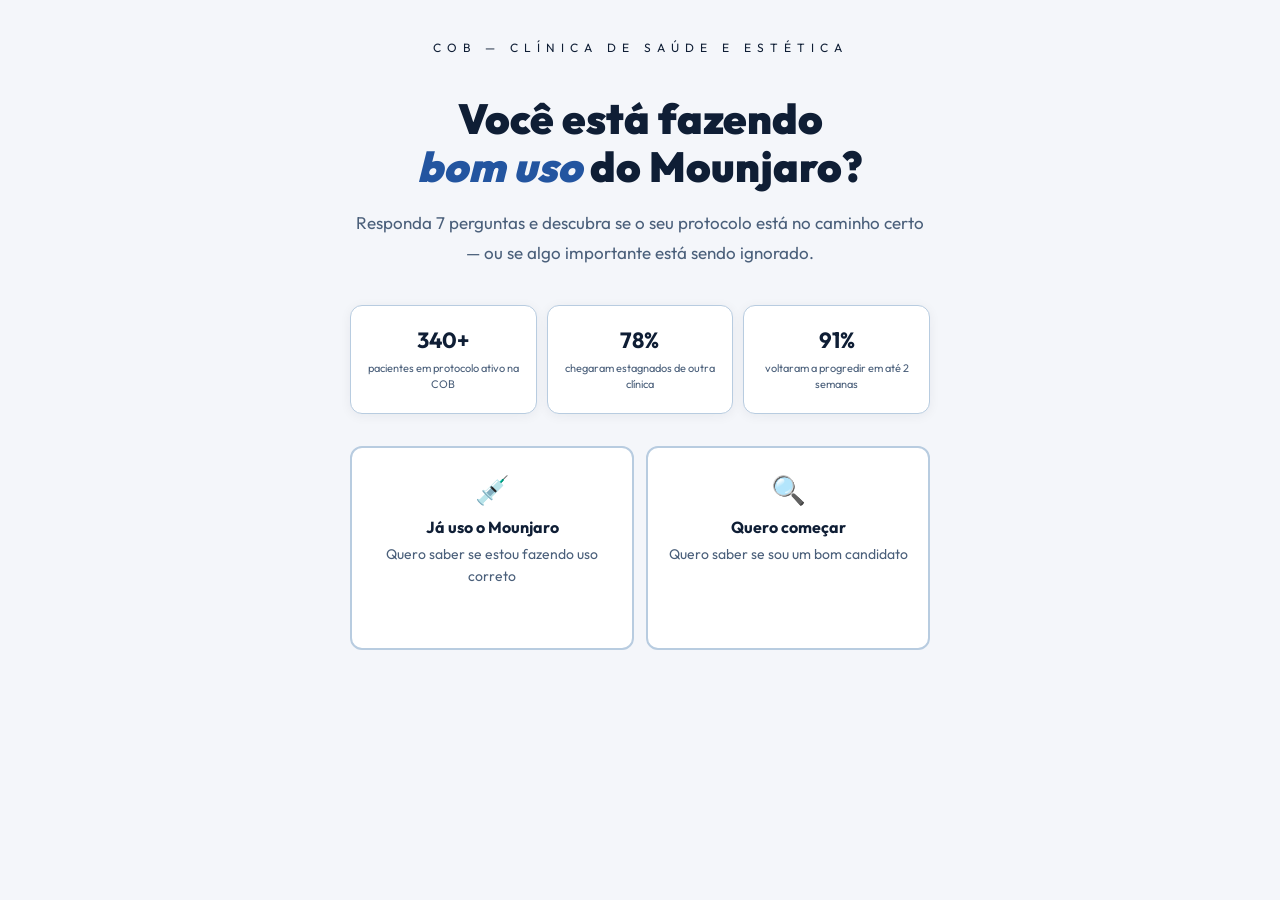
==== commit 8d00726d: "deploy: quiz-mounjaro_8 - versao correta" ====
--- a/index.html
+++ b/index.html
@@ -4,41 +4,45 @@
 <meta charset="UTF-8">
 <meta name="viewport" content="width=device-width, initial-scale=1.0">
 <title>Quiz Mounjaro — COB Clínica</title>
-<link href="https://fonts.googleapis.com/css2?family=Playfair+Display:wght@400;700;900&family=DM+Sans:wght@300;400;500&display=swap" rel="stylesheet">
+<link href="https://fonts.googleapis.com/css2?family=Outfit:wght@300;400;500;600;700;800&display=swap" rel="stylesheet">
 <style>
   :root {
-    --fundo: #f0f4fa;
+    --fundo: #f4f6fa;
     --branco: #ffffff;
     --texto: #0f1e35;
-    --texto2: #5a6e8a;
-    --azul: #1a3a6b;
-    --azul-claro: #2d6aad;
-    --azul-bg: #e4edf8;
-    --azul-borda: #b8cfe8;
+    --texto2: #4a5f7a;
+    --azul: #0f1e35;
+    --azul-medio: #1a3a6b;
+    --azul-claro: #2355a0;
+    --azul-bg: #e8eef8;
+    --azul-borda: #b8cce0;
+    --dourado: #a07828;
+    --dourado-bg: #fdf8ee;
+    --dourado-borda: #ddc878;
   }
   * { margin:0; padding:0; box-sizing:border-box; }
-  body { background:var(--fundo); color:var(--texto); font-family:'DM Sans',sans-serif; min-height:100vh; overflow-x:hidden; }
+  body { background:var(--fundo); color:var(--texto); font-family:'Outfit',sans-serif; min-height:100vh; overflow-x:hidden; }
   .header { text-align:center; padding:40px 24px 0; }
-  .logo { font-family:'Playfair Display',serif; font-size:12px; letter-spacing:6px; text-transform:uppercase; color:var(--azul); margin-bottom:40px; }
+  .logo { font-family:'Outfit',sans-serif; font-size:12px; letter-spacing:6px; text-transform:uppercase; color:var(--azul); margin-bottom:40px; }
   .container { max-width:620px; margin:0 auto; padding:0 20px 80px; }
 
   /* INTRO */
   .intro { text-align:center; padding-bottom:40px; }
-  .intro h1 { font-family:'Playfair Display',serif; font-size:clamp(26px,6vw,42px); font-weight:900; line-height:1.15; margin-bottom:16px; color:var(--azul); }
+  .intro h1 { font-family:'Outfit',sans-serif; font-size:clamp(26px,6vw,42px); font-weight:900; line-height:1.15; margin-bottom:16px; color:var(--azul); }
   .intro h1 span { color:var(--azul-claro); font-style:italic; }
-  .intro p { font-size:15px; line-height:1.75; color:var(--texto2); margin-bottom:28px; }
+  .intro p { font-size:17px; line-height:1.8; color:var(--texto2); margin-bottom:36px; font-weight:400; }
 
   .stats-strip { display:grid; grid-template-columns:repeat(3,1fr); gap:10px; margin-bottom:32px; }
-  .stat-item { background:var(--branco); border:1px solid var(--azul-borda); border-radius:10px; padding:16px 10px; text-align:center; }
-  .stat-num { font-family:'Playfair Display',serif; font-size:22px; font-weight:700; color:var(--azul); display:block; }
-  .stat-label { font-size:10px; color:var(--texto2); line-height:1.4; margin-top:4px; display:block; }
+  .stat-item { background:var(--branco); border:1px solid var(--azul-borda); border-radius:12px; padding:20px 12px; text-align:center; box-shadow:0 2px 12px rgba(15,30,53,0.06); }
+  .stat-num { font-family:'Outfit',sans-serif; font-size:22px; font-weight:700; color:var(--azul); display:block; }
+  .stat-label { font-size:11px; color:var(--texto2); line-height:1.5; margin-top:6px; display:block; font-weight:400; }
 
   .escolha-grid { display:grid; grid-template-columns:1fr 1fr; gap:12px; }
   .escolha-card { background:var(--branco); border:2px solid var(--azul-borda); border-radius:12px; padding:24px 16px; text-align:center; cursor:pointer; transition:all 0.25s; }
   .escolha-card:hover { border-color:var(--azul-claro); background:var(--azul-bg); transform:translateY(-2px); box-shadow:0 4px 20px rgba(26,58,107,0.1); }
   .escolha-card .ic { font-size:28px; margin-bottom:10px; }
-  .escolha-card h3 { font-family:'Playfair Display',serif; font-size:16px; font-weight:700; margin-bottom:6px; color:var(--azul); }
-  .escolha-card p { font-size:12px; color:var(--texto2); line-height:1.5; }
+  .escolha-card h3 { font-family:'Outfit',sans-serif; font-size:16px; font-weight:700; margin-bottom:6px; color:var(--azul); }
+  .escolha-card p { font-size:14px; color:var(--texto2); line-height:1.6; font-weight:400; }
 
   /* QUIZ */
   .quiz-section { display:none; }
@@ -46,44 +50,44 @@
 
   .progresso { margin-bottom:32px; }
   .prog-topo { display:flex; justify-content:space-between; align-items:center; margin-bottom:10px; }
-  .prog-label { font-size:10px; letter-spacing:3px; text-transform:uppercase; color:var(--azul); }
-  .prog-num { font-size:10px; color:var(--texto2); }
+  .prog-label { font-size:11px; letter-spacing:3px; text-transform:uppercase; color:var(--azul-claro); font-weight:500; }
+  .prog-num { font-size:12px; color:var(--texto2); font-weight:400; }
   .barra-f { height:3px; background:var(--azul-borda); border-radius:2px; overflow:hidden; }
   .barra-p { height:100%; background:var(--azul-claro); border-radius:2px; transition:width 0.45s ease; }
 
   /* INTERVENCAO */
-  .interv { display:none; background:var(--azul-bg); border:1px solid var(--azul-borda); border-left:4px solid var(--azul-claro); border-radius:12px; padding:18px 22px; margin-bottom:20px; animation:fs 0.35s ease; }
+  .interv { display:none; background:var(--azul-bg); border:1px solid var(--azul-borda); border-left:4px solid var(--azul-claro); border-radius:12px; padding:20px 24px; margin-bottom:22px; animation:fs 0.35s ease; }
   .interv.vis { display:block; }
-  .interv-badge { font-size:10px; letter-spacing:3px; text-transform:uppercase; color:var(--azul-claro); margin-bottom:8px; font-weight:600; }
-  .interv-txt { font-size:14px; line-height:1.7; color:var(--azul); }
-  .interv-dado { margin-top:12px; background:var(--branco); border-radius:8px; padding:12px 14px; font-size:13px; color:var(--azul); font-style:italic; border:1px solid var(--azul-borda); }
-  .interv-dado strong { color:var(--azul-claro); font-style:normal; }
+  .interv-badge { font-size:11px; letter-spacing:3px; text-transform:uppercase; color:var(--azul-claro); margin-bottom:10px; font-weight:600; }
+  .interv-txt { font-size:15px; line-height:1.8; color:var(--texto); font-weight:400; }
+  .interv-dado { margin-top:14px; background:var(--branco); border-radius:8px; padding:14px 16px; font-size:14px; color:var(--texto2); font-style:italic; border:1px solid var(--azul-borda); }
+  .interv-dado strong { color:var(--azul-medio); font-style:normal; font-weight:600; }
 
   /* PERGUNTA */
   .perg-wrap { opacity:0; transform:translateY(14px); transition:all 0.35s ease; }
   .perg-wrap.vis { opacity:1; transform:translateY(0); }
-  .perg-num { font-size:10px; letter-spacing:4px; text-transform:uppercase; color:var(--azul-borda); margin-bottom:14px; }
-  .perg-txt { font-family:'Playfair Display',serif; font-size:clamp(19px,4vw,25px); font-weight:700; line-height:1.3; margin-bottom:8px; color:var(--azul); }
-  .perg-sub { font-size:13px; color:var(--texto2); margin-bottom:26px; line-height:1.65; }
+  .perg-num { font-size:11px; letter-spacing:4px; text-transform:uppercase; color:var(--azul-borda); margin-bottom:16px; font-weight:500; }
+  .perg-txt { font-family:'Outfit',sans-serif; font-size:clamp(19px,4vw,25px); font-weight:700; line-height:1.3; margin-bottom:8px; color:var(--azul); }
+  .perg-sub { font-size:15px; color:var(--texto2); margin-bottom:28px; line-height:1.75; font-weight:400; }
 
   .opcoes { display:flex; flex-direction:column; gap:10px; }
-  .opcao { background:var(--branco); border:1.5px solid #d8e2f0; border-radius:10px; padding:15px 17px; cursor:pointer; transition:all 0.2s; display:flex; align-items:center; gap:12px; }
-  .opcao:hover { border-color:var(--azul-claro); background:var(--azul-bg); }
-  .opcao.sel { border-color:var(--azul-claro); background:var(--azul-bg); }
-  .op-letra { width:28px; height:28px; border-radius:50%; border:1.5px solid var(--azul-borda); display:flex; align-items:center; justify-content:center; font-size:11px; color:var(--texto2); flex-shrink:0; transition:all 0.2s; }
+  .opcao { background:var(--branco); border:1.5px solid var(--azul-borda); border-radius:12px; padding:18px 22px; cursor:pointer; transition:all 0.25s; display:flex; align-items:center; gap:16px; box-shadow:0 1px 6px rgba(15,30,53,0.05); }
+  .opcao:hover { border-color:var(--azul-claro); background:var(--azul-bg); box-shadow:0 2px 12px rgba(35,85,160,0.1); }
+  .opcao.sel { border-color:var(--azul-claro); background:var(--azul-bg); box-shadow:0 2px 16px rgba(35,85,160,0.12); }
+  .op-letra { width:34px; height:34px; border-radius:50%; border:1.5px solid var(--azul-borda); display:flex; align-items:center; justify-content:center; font-size:12px; color:var(--texto2); flex-shrink:0; transition:all 0.25s; font-weight:500; }
   .opcao.sel .op-letra { background:var(--azul-claro); border-color:var(--azul-claro); color:#fff; }
-  .op-txt { font-size:14px; color:var(--texto2); line-height:1.5; }
-  .opcao.sel .op-txt { color:var(--azul); font-weight:500; }
-
-  .btn-prox { margin-top:26px; width:100%; padding:16px; background:var(--azul); color:#fff; border:none; border-radius:10px; font-family:'DM Sans',sans-serif; font-size:14px; font-weight:500; cursor:pointer; transition:all 0.2s; display:none; }
-  .btn-prox:hover { background:var(--azul-claro); transform:translateY(-1px); box-shadow:0 4px 16px rgba(26,58,107,0.2); }
+  .op-txt { font-size:15px; color:var(--texto2); line-height:1.6; font-weight:400; }
+  .opcao.sel .op-txt { color:var(--azul-medio); font-weight:500; }
+
+  .btn-prox { margin-top:28px; width:100%; padding:18px; background:var(--azul-medio); color:#fff; border:none; border-radius:12px; font-family:'Outfit',sans-serif; font-size:15px; font-weight:500; cursor:pointer; transition:all 0.25s; display:none; }
+  .btn-prox:hover { background:var(--azul-claro); transform:translateY(-1px); box-shadow:0 6px 20px rgba(35,85,160,0.2); }
   .btn-prox.vis { display:block; }
 
   /* RESULTADO */
   .resultado { display:none; }
   .resultado.ativo { display:block; }
 
-  .res-card { border-radius:14px; padding:36px 26px; text-align:center; margin-bottom:18px; border:1.5px solid; }
+  .res-card { border-radius:16px; padding:44px 32px; text-align:center; margin-bottom:20px; border:1.5px solid; box-shadow:0 4px 24px rgba(15,30,53,0.07); }
   .res-card.otimo { background:#eaf5ef; border-color:#a8d5bc; }
   .res-card.atencao { background:#fef9ec; border-color:#e8d49a; }
   .res-card.risco { background:#fdf0f0; border-color:#e8aaaa; }
@@ -94,28 +98,28 @@
   .atencao .res-badge { background:#fde8a0; color:#7a5800; }
   .risco .res-badge { background:#f8cccc; color:#a01010; }
 
-  .res-titulo { font-family:'Playfair Display',serif; font-size:clamp(20px,4vw,28px); font-weight:900; line-height:1.2; margin-bottom:12px; color:var(--azul); }
-  .res-desc { font-size:14px; line-height:1.8; color:var(--texto2); margin-bottom:24px; }
+  .res-titulo { font-family:'Outfit',sans-serif; font-size:clamp(20px,4vw,28px); font-weight:900; line-height:1.2; margin-bottom:12px; color:var(--azul); }
+  .res-desc { font-size:16px; line-height:1.85; color:var(--texto2); margin-bottom:28px; font-weight:400; }
 
   .dado-prova { background:var(--branco); border:1px solid var(--azul-borda); border-radius:10px; padding:16px; margin-bottom:22px; }
-  .dado-num { font-family:'Playfair Display',serif; font-size:30px; font-weight:700; color:var(--azul); }
-  .dado-txt { font-size:11px; color:var(--texto2); margin-top:4px; line-height:1.5; }
+  .dado-num { font-family:'Outfit',sans-serif; font-size:30px; font-weight:700; color:var(--azul); }
+  .dado-txt { font-size:13px; color:var(--texto2); margin-top:6px; line-height:1.6; font-weight:400; }
 
   .res-pontos { text-align:left; margin-bottom:24px; }
-  .ponto { display:flex; align-items:flex-start; gap:10px; padding:11px 0; border-bottom:1px solid var(--azul-borda); }
+  .ponto { display:flex; align-items:flex-start; gap:12px; padding:14px 0; border-bottom:1px solid var(--azul-borda); }
   .ponto:last-child { border-bottom:none; }
   .ponto-ic { font-size:14px; flex-shrink:0; margin-top:2px; }
-  .ponto-txt { font-size:13px; color:var(--texto2); line-height:1.65; }
-  .ponto-txt strong { color:var(--azul); }
-
-  .btn-wpp { display:block; width:100%; padding:17px; background:#25D366; color:#fff; border:none; border-radius:12px; font-family:'DM Sans',sans-serif; font-size:15px; font-weight:500; cursor:pointer; text-decoration:none; text-align:center; transition:all 0.2s; margin-bottom:10px; }
-  .btn-wpp:hover { background:#1fba58; transform:translateY(-1px); }
+  .ponto-txt { font-size:15px; color:var(--texto2); line-height:1.75; font-weight:400; }
+  .ponto-txt strong { color:var(--azul-medio); font-weight:600; }
+
+  .btn-wpp { display:block; width:100%; padding:18px; background:#1a7c44; color:#fff; border:none; border-radius:12px; font-family:'Outfit',sans-serif; font-size:14px; font-weight:500; cursor:pointer; text-decoration:none; text-align:center; transition:all 0.25s; margin-bottom:10px; letter-spacing:0.3px; }
+  .btn-wpp:hover { background:#155f34; transform:translateY(-1px); box-shadow:0 6px 20px rgba(26,124,68,0.25); }
 
   .disc { font-size:11px; color:#999; text-align:center; line-height:1.6; margin-top:12px; }
-  .div { height:1px; background:var(--azul-borda); margin:28px 0; }
-
-  .btn-rei { background:none; border:1px solid var(--azul-borda); color:var(--texto2); padding:12px 24px; border-radius:8px; cursor:pointer; font-size:12px; width:100%; transition:all 0.2s; font-family:'DM Sans',sans-serif; }
-  .btn-rei:hover { border-color:var(--azul-claro); color:var(--azul); }
+  .div { height:1px; background:var(--azul-borda); margin:32px 0; }
+
+  .btn-rei { background:none; border:1px solid var(--azul-borda); color:var(--texto2); padding:12px 24px; border-radius:8px; cursor:pointer; font-size:12px; width:100%; transition:all 0.2s; font-family:'Outfit',sans-serif; }
+  .btn-rei:hover { border-color:var(--azul-claro); color:var(--azul-claro); }
 
   @keyframes fs { from{opacity:0;transform:translateY(-8px)} to{opacity:1;transform:translateY(0)} }
   @media(max-width:480px){ .escolha-grid{grid-template-columns:1fr} .res-card{padding:26px 16px} }
@@ -130,8 +134,8 @@
     <p>Responda 7 perguntas e descubra se o seu protocolo está no caminho certo — ou se algo importante está sendo ignorado.</p>
     <div class="stats-strip">
       <div class="stat-item"><span class="stat-num">340+</span><span class="stat-label">pacientes em protocolo ativo na COB</span></div>
-      <div class="stat-item"><span class="stat-num">78%</span><span class="stat-label">chegaram estagnados em outra clínica</span></div>
-      <div class="stat-item"><span class="stat-num">91%</span><span class="stat-label">voltaram a progredir em até 60 dias</span></div>
+      <div class="stat-item"><span class="stat-num">78%</span><span class="stat-label">chegaram estagnados de outra clínica</span></div>
+      <div class="stat-item"><span class="stat-num">91%</span><span class="stat-label">voltaram a progredir em até 2 semanas</span></div>
     </div>
     <div class="escolha-grid">
       <div class="escolha-card" onclick="iniciar('usa')"><div class="ic">💉</div><h3>Já uso o Mounjaro</h3><p>Quero saber se estou fazendo uso correto</p></div>
@@ -175,7 +179,7 @@
       {l:"A",tx:"Sim, treino musculação ou funcional regularmente",p:3},
       {l:"B",tx:"Faço algo leve, mas sem consistência",p:1,iv:{tx:"Treino leve e inconsistente não protege a massa muscular durante o déficit calórico causado pelo Mounjaro. Intensidade e regularidade importam.",d:"Na COB, o <strong>treinador trabalha em sinergia com nutricionista e médico</strong>. É um protocolo único, não três coisas separadas."}},
       {l:"C",tx:"Não faço treino de força",p:0,iv:{tx:"Sem treino de força, até 30% do peso perdido com GLP-1 pode ser massa muscular. Isso compromete o metabolismo e aumenta o risco de efeito sanfona.",d:"<strong>Todos os pacientes da COB</strong> recebem protocolo de treino junto com o nutricional e médico."}},
-      {l:"D",tx:"Parei — me sinto sem energia para treinar",p:-1,iv:{tx:"Falta de energia durante o uso é sinal de alerta — pode indicar ingestão insuficiente, déficit de proteína ou desequilíbrio hormonal. Precisa ser investigado.",d:"Na COB, <strong>suporte 24h com a equipe</strong> significa que você não precisa esperar a próxima consulta para relatar qualquer sintoma."}}
+      {l:"D",tx:"Parei — me sinto sem energia para treinar",p:-1,iv:{tx:"Falta de energia durante o uso é sinal de alerta — pode indicar ingestão insuficiente, déficit de proteína ou desequilíbrio hormonal. Precisa ser investigado.",d:"Na COB, <strong>suporte diário com a equipe</strong> significa que você não precisa esperar a próxima consulta para relatar qualquer sintoma."}}
     ]},
     { t:"Como você lida com a parte emocional e comportamental do emagrecimento?", s:"A caneta resolve o físico — mas padrões mentais e relação com comida precisam de atenção para o resultado durar.", ops:[
       {l:"A",tx:"Tenho acompanhamento psicológico ou de comportamento alimentar",p:3},
@@ -191,7 +195,7 @@
     ]},
     { t:"Como você avalia seu resultado até agora?", s:"Seja honesto — isso ajuda a identificar onde está o travamento.", ops:[
       {l:"A",tx:"Excelente — perco peso consistentemente e me sinto bem",p:3},
-      {l:"B",tx:"Bom no início, mas travou nos últimos meses",p:1,iv:{tx:"Platô é o sinal mais claro de que algo precisa ser ajustado — dose, alimentação, treino ou hormônios. Não é o corpo resistindo à caneta.",d:"Dos pacientes que chegam à COB em platô, <strong>91% voltam a progredir em até 60 dias</strong> com o protocolo revisado."}},
+      {l:"B",tx:"Bom no início, mas travou nos últimos meses",p:1,iv:{tx:"Platô é o sinal mais claro de que algo precisa ser ajustado — dose, alimentação, treino ou hormônios. Não é o corpo resistindo à caneta.",d:"Dos pacientes que chegam à COB em platô, <strong>91% voltam a progredir em até 2 semanas</strong> com o protocolo revisado."}},
       {l:"C",tx:"Resultado abaixo do esperado desde o começo",p:0,iv:{tx:"Resultado fraco desde o início quase sempre indica fator subjacente — desregulação hormonal é o mais comum, especialmente após os 35 anos.",d:"Na COB, a avaliação inclui <strong>painel hormonal completo</strong>. Em muitos casos, a reposição hormonal em paralelo é o que destrava o resultado."}},
       {l:"D",tx:"Perco peso mas me sinto fraco e sem energia",p:0,iv:{tx:"Perder peso sentindo-se mal não é resultado — é sinal de protocolo desequilibrado. Fraqueza indica perda de músculo ou ingestão inadequada de nutrientes.",d:"Na COB, o bem-estar é monitorado junto com o resultado. <strong>Sentir-se bem durante o processo</strong> é parte do protocolo."}}
     ]},
@@ -249,6 +253,23 @@
 };
 
 let tipo='', atual=0, pts=0, selIdx=null, selPts=null;
+
+// Patch: remover iv de perguntas não autorizadas
+(function() {
+  var permitidosUsa = [0, 4];
+  var permitidosQuer = [2];
+  Q.usa.forEach(function(p, i) {
+    if (permitidosUsa.indexOf(i) === -1) {
+      p.ops.forEach(function(op) { delete op.iv; });
+    }
+  });
+  Q.quer.forEach(function(p, i) {
+    if (permitidosQuer.indexOf(i) === -1) {
+      p.ops.forEach(function(op) { delete op.iv; });
+    }
+  });
+})();
+
 
 function iniciar(t){
   tipo=t; atual=0; pts=0; selIdx=null; selPts=null;
@@ -330,7 +351,7 @@
       nv='atencao';badge='⚠️ Lacunas identificadas';ic='🔍';
       tit='Seu protocolo tem pontos críticos em aberto';
       desc='Você está usando o Mounjaro, mas elementos essenciais estão faltando. Isso pode explicar resultado abaixo do esperado.';
-      dnum='78%';dtxt='dos pacientes em platô que chegam à COB voltam a progredir em até 60 dias';
+      dnum='78%';dtxt='dos pacientes em platô que chegam à COB voltam a progredir em até 2 semanas';
       pontos=[
         {i:'⚠️',t:'<strong>Sem nutrição adequada</strong>, a caneta pode causar perda de músculo — comprometendo o metabolismo a longo prazo.'},
         {i:'⚠️',t:'<strong>Suporte comportamental e de treino</strong> separam resultado temporário de resultado permanente.'},
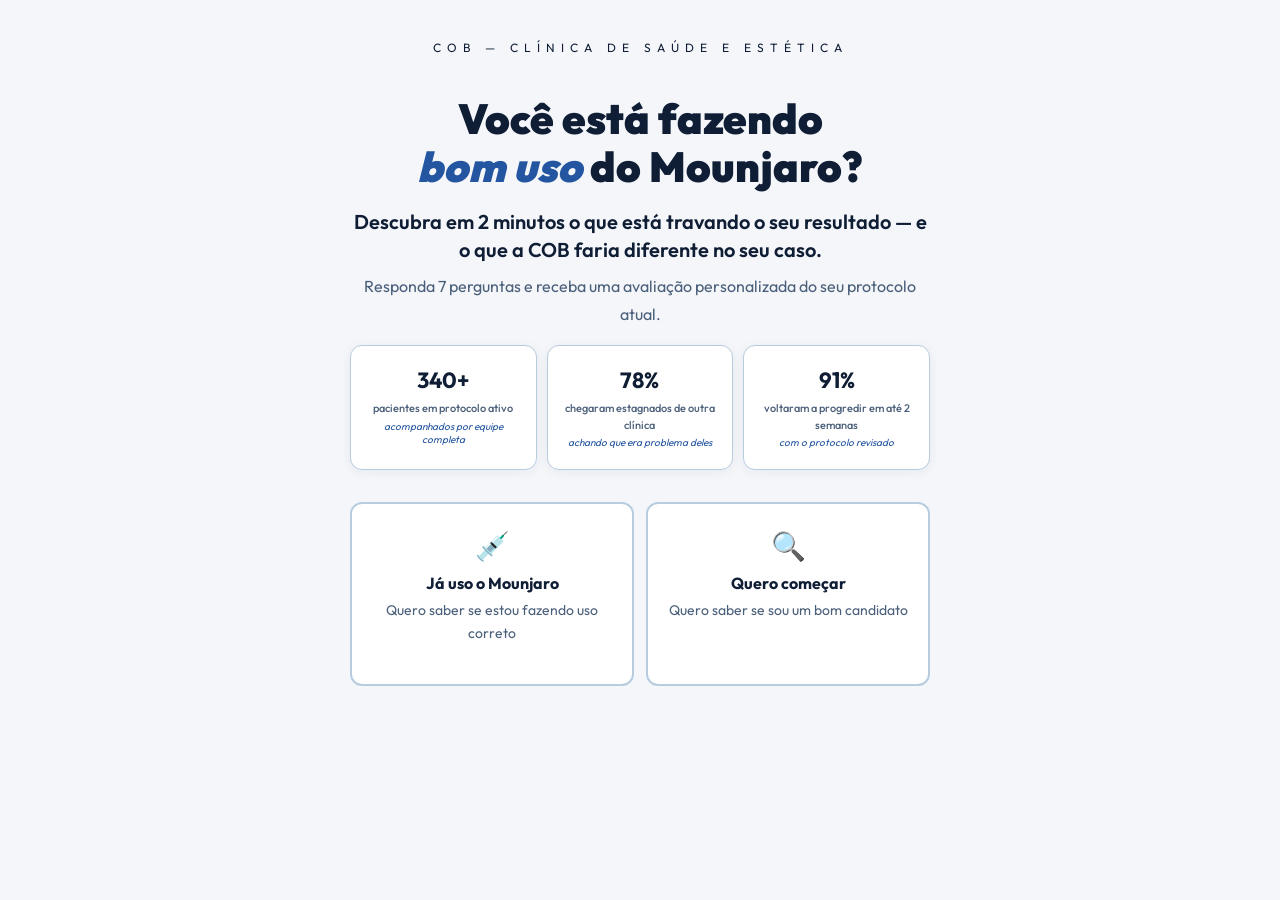
==== commit d1faeb21: "Update index.html" ====
--- a/index.html
+++ b/index.html
@@ -30,12 +30,14 @@
   .intro { text-align:center; padding-bottom:40px; }
   .intro h1 { font-family:'Outfit',sans-serif; font-size:clamp(26px,6vw,42px); font-weight:900; line-height:1.15; margin-bottom:16px; color:var(--azul); }
   .intro h1 span { color:var(--azul-claro); font-style:italic; }
-  .intro p { font-size:17px; line-height:1.8; color:var(--texto2); margin-bottom:36px; font-weight:400; }
+  .intro p { font-size:16px; line-height:1.8; color:var(--texto2); margin-bottom:16px; font-weight:400; }
+  .intro-sub { font-size:20px !important; font-weight:600 !important; color:var(--azul) !important; margin-bottom:8px !important; line-height:1.4 !important; }
 
   .stats-strip { display:grid; grid-template-columns:repeat(3,1fr); gap:10px; margin-bottom:32px; }
   .stat-item { background:var(--branco); border:1px solid var(--azul-borda); border-radius:12px; padding:20px 12px; text-align:center; box-shadow:0 2px 12px rgba(15,30,53,0.06); }
   .stat-num { font-family:'Outfit',sans-serif; font-size:22px; font-weight:700; color:var(--azul); display:block; }
-  .stat-label { font-size:11px; color:var(--texto2); line-height:1.5; margin-top:6px; display:block; font-weight:400; }
+  .stat-label { font-size:11px; color:var(--texto2); line-height:1.5; margin-top:6px; display:block; font-weight:500; }
+  .stat-contexto { font-size:10px; color:var(--azul-claro); display:block; margin-top:3px; font-style:italic; font-weight:400; }
 
   .escolha-grid { display:grid; grid-template-columns:1fr 1fr; gap:12px; }
   .escolha-card { background:var(--branco); border:2px solid var(--azul-borda); border-radius:12px; padding:24px 16px; text-align:center; cursor:pointer; transition:all 0.25s; }
@@ -116,6 +118,7 @@
   .btn-wpp:hover { background:#155f34; transform:translateY(-1px); box-shadow:0 6px 20px rgba(26,124,68,0.25); }
 
   .disc { font-size:11px; color:#999; text-align:center; line-height:1.6; margin-top:12px; }
+  .urgencia { background:var(--dourado-bg); border:1px solid var(--dourado-borda); border-radius:10px; padding:14px 18px; font-size:13px; color:var(--dourado); font-weight:500; text-align:center; margin-bottom:14px; }
   .div { height:1px; background:var(--azul-borda); margin:32px 0; }
 
   .btn-rei { background:none; border:1px solid var(--azul-borda); color:var(--texto2); padding:12px 24px; border-radius:8px; cursor:pointer; font-size:12px; width:100%; transition:all 0.2s; font-family:'Outfit',sans-serif; }
@@ -131,11 +134,12 @@
 
   <div class="intro" id="tela-intro">
     <h1>Você está fazendo<br><span>bom uso</span> do Mounjaro?</h1>
-    <p>Responda 7 perguntas e descubra se o seu protocolo está no caminho certo — ou se algo importante está sendo ignorado.</p>
+    <p class="intro-sub">Descubra em 2 minutos o que está travando o seu resultado — e o que a COB faria diferente no seu caso.</p>
+    <p>Responda 7 perguntas e receba uma avaliação personalizada do seu protocolo atual.</p>
     <div class="stats-strip">
-      <div class="stat-item"><span class="stat-num">340+</span><span class="stat-label">pacientes em protocolo ativo na COB</span></div>
-      <div class="stat-item"><span class="stat-num">78%</span><span class="stat-label">chegaram estagnados de outra clínica</span></div>
-      <div class="stat-item"><span class="stat-num">91%</span><span class="stat-label">voltaram a progredir em até 2 semanas</span></div>
+      <div class="stat-item"><span class="stat-num">340+</span><span class="stat-label">pacientes em protocolo ativo</span><span class="stat-contexto">acompanhados por equipe completa</span></div>
+      <div class="stat-item"><span class="stat-num">78%</span><span class="stat-label">chegaram estagnados de outra clínica</span><span class="stat-contexto">achando que era problema deles</span></div>
+      <div class="stat-item"><span class="stat-num">91%</span><span class="stat-label">voltaram a progredir em até 2 semanas</span><span class="stat-contexto">com o protocolo revisado</span></div>
     </div>
     <div class="escolha-grid">
       <div class="escolha-card" onclick="iniciar('usa')"><div class="ic">💉</div><h3>Já uso o Mounjaro</h3><p>Quero saber se estou fazendo uso correto</p></div>
@@ -145,15 +149,15 @@
 
   <div class="quiz-section" id="quiz-usa">
     <div class="progresso"><div class="prog-topo"><span class="prog-label">Avaliação de protocolo</span><span class="prog-num" id="num-usa">1 de 7</span></div><div class="barra-f"><div class="barra-p" id="bar-usa" style="width:14%"></div></div></div>
+    <div id="pw-usa" class="perg-wrap"></div>
     <div class="interv" id="int-usa"></div>
-    <div id="pw-usa" class="perg-wrap"></div>
     <button class="btn-prox" id="btn-usa" onclick="proximo('usa')">Próxima pergunta →</button>
   </div>
 
   <div class="quiz-section" id="quiz-quer">
     <div class="progresso"><div class="prog-topo"><span class="prog-label">Avaliação de elegibilidade</span><span class="prog-num" id="num-quer">1 de 7</span></div><div class="barra-f"><div class="barra-p" id="bar-quer" style="width:14%"></div></div></div>
+    <div id="pw-quer" class="perg-wrap"></div>
     <div class="interv" id="int-quer"></div>
-    <div id="pw-quer" class="perg-wrap"></div>
     <button class="btn-prox" id="btn-quer" onclick="proximo('quer')">Próxima pergunta →</button>
   </div>
 
@@ -311,6 +315,7 @@
   if(op.iv){
     ivEl.innerHTML=`<div class="interv-badge">💡 Sabia que na COB...</div><div class="interv-txt">${op.iv.tx}</div>${op.iv.d?`<div class="interv-dado">${op.iv.d}</div>`:''}`;
     ivEl.classList.add('vis');
+    setTimeout(()=>{ document.getElementById('btn-'+tipo).scrollIntoView({behavior:'smooth', block:'center'}); }, 100);
   } else {
     ivEl.classList.remove('vis'); ivEl.innerHTML='';
   }
@@ -333,7 +338,7 @@
 
 function gerarRes(){
   const max=21, pct=pts/max;
-  let nv,badge,ic,tit,desc,pontos,dnum,dtxt,msg;
+  let nv,badge,ic,tit,desc,pontos,dnum,dtxt,msg,cta;
 
   if(tipo==='usa'){
     if(pct>=0.70){
@@ -347,6 +352,7 @@
         {i:'💡',t:'Uma revisão com equipe completa pode identificar oportunidades que você ainda não percebeu.'}
       ];
       msg='Olá! Fiz o quiz do Mounjaro e meu resultado foi "Protocolo bem estruturado". Gostaria de agendar uma revisão com a equipe da COB.';
+      cta='Agendar revisão do meu protocolo →';
     } else if(pct>=0.40){
       nv='atencao';badge='⚠️ Lacunas identificadas';ic='🔍';
       tit='Seu protocolo tem pontos críticos em aberto';
@@ -358,6 +364,7 @@
         {i:'💡',t:'O protocolo da COB inclui médico, nutricionista, treinador e psicóloga — em um único plano.'}
       ];
       msg='Olá! Fiz o quiz do Mounjaro e identifiquei lacunas no meu protocolo. Gostaria de entender como a COB pode ajudar.';
+      cta='Quero reestruturar meu protocolo →';
     } else {
       nv='risco';badge='🚨 Atenção urgente';ic='🚨';
       tit='Seu uso atual pode estar te prejudicando';
@@ -369,6 +376,7 @@
         {i:'💡',t:'Nossa equipe avalia o que está acontecendo e reestrutura o protocolo com segurança.'}
       ];
       msg='Olá! Fiz o quiz do Mounjaro e meu resultado indicou riscos sérios no protocolo atual. Preciso de ajuda urgente.';
+      cta='Quero corrigir meu protocolo agora →';
     }
   } else {
     if(pct>=0.70){
@@ -382,6 +390,7 @@
         {i:'💡',t:'O próximo passo é uma avaliação médica completa para confirmar a indicação e montar o protocolo certo.'}
       ];
       msg='Olá! Fiz o quiz e meu resultado foi "Perfil favorável" para o Mounjaro. Gostaria de agendar uma avaliação na COB.';
+      cta='Agendar minha avaliação inicial →';
     } else if(pct>=0.40){
       nv='atencao';badge='⚠️ Avaliação necessária';ic='🔍';
       tit='Você pode se beneficiar — mas precisa de avaliação antes';
@@ -393,6 +402,7 @@
         {i:'💡',t:'A avaliação completa vai identificar o que precisa ser ajustado e se o Mounjaro é a melhor opção agora.'}
       ];
       msg='Olá! Fiz o quiz e meu resultado indica que preciso de avaliação antes de começar o Mounjaro. Gostaria de agendar.';
+      cta='Quero entender meu caso com a equipe →';
     } else {
       nv='risco';badge='🚨 Base necessária primeiro';ic='🩺';
       tit='Antes do Mounjaro, você precisa de uma avaliação completa';
@@ -404,6 +414,7 @@
         {i:'💡',t:'Nossa equipe investiga as causas reais e monta o protocolo certo — com ou sem Mounjaro.'}
       ];
       msg='Olá! Fiz o quiz do Mounjaro e identificaram fatores que precisam ser investigados. Gostaria de agendar uma avaliação na COB.';
+      cta='Quero uma avaliação completa antes de começar →';
     }
   }
 
@@ -417,8 +428,9 @@
       <div class="dado-prova"><div class="dado-num">${dnum}</div><div class="dado-txt">${dtxt}</div></div>
       <div class="res-pontos">${pontos.map(p=>`<div class="ponto"><span class="ponto-ic">${p.i}</span><span class="ponto-txt">${p.t}</span></div>`).join('')}</div>
     </div>
-    <a href="${wpp}" target="_blank" class="btn-wpp">💬 Falar com a equipe da COB</a>
-    <p class="disc">Este quiz é informativo e não substitui avaliação médica. Os resultados servem como orientação para uma consulta profissional.</p>
+    <div class="urgencia">📅 As avaliações iniciais têm agenda limitada — atendemos um número restrito de novos pacientes por mês.</div>
+    <a href="${wpp}" target="_blank" class="btn-wpp">💬 ${cta}</a>
+    <p class="disc">Este quiz é informativo e não substitui avaliação médica. Os resultados servem como orientação para uma consulta profissional com a equipe da COB.</p>
     <div class="div"></div>
     <button class="btn-rei" onclick="reiniciar()">← Refazer o quiz</button>`;
 }
